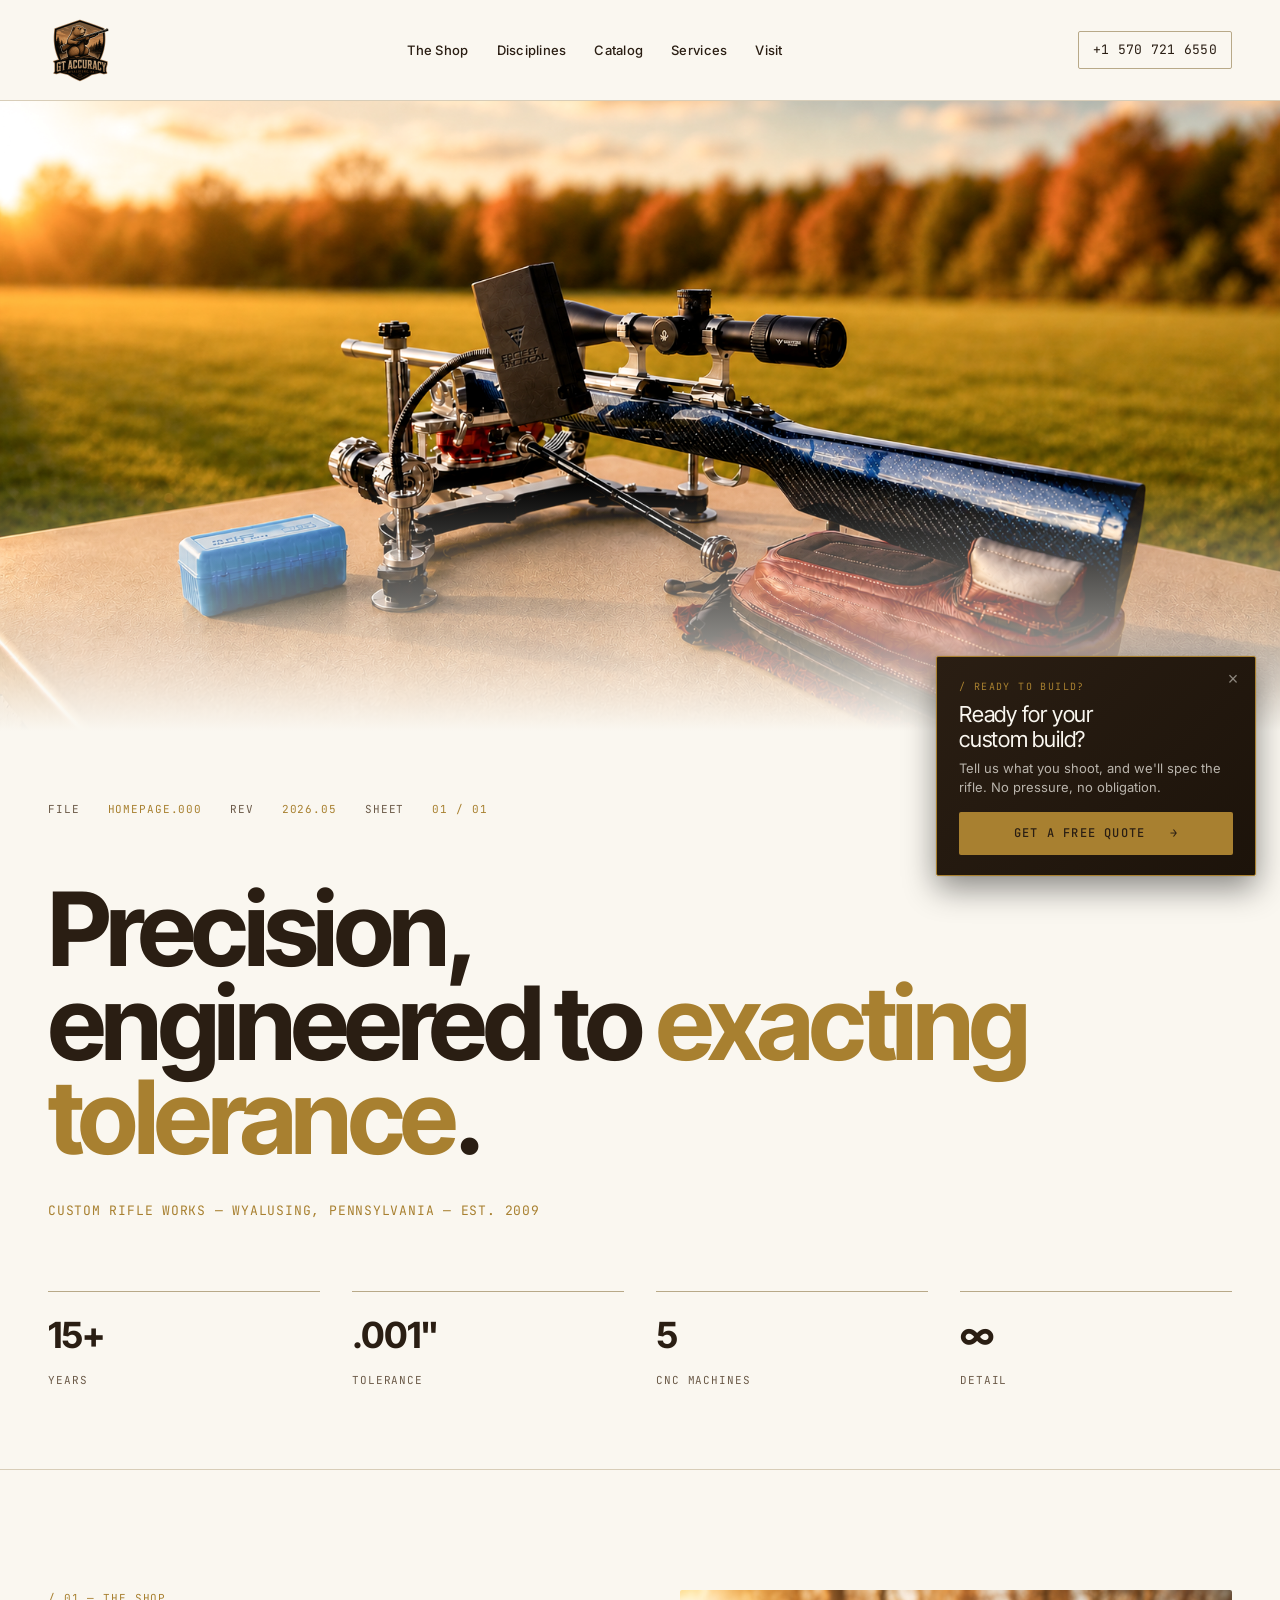
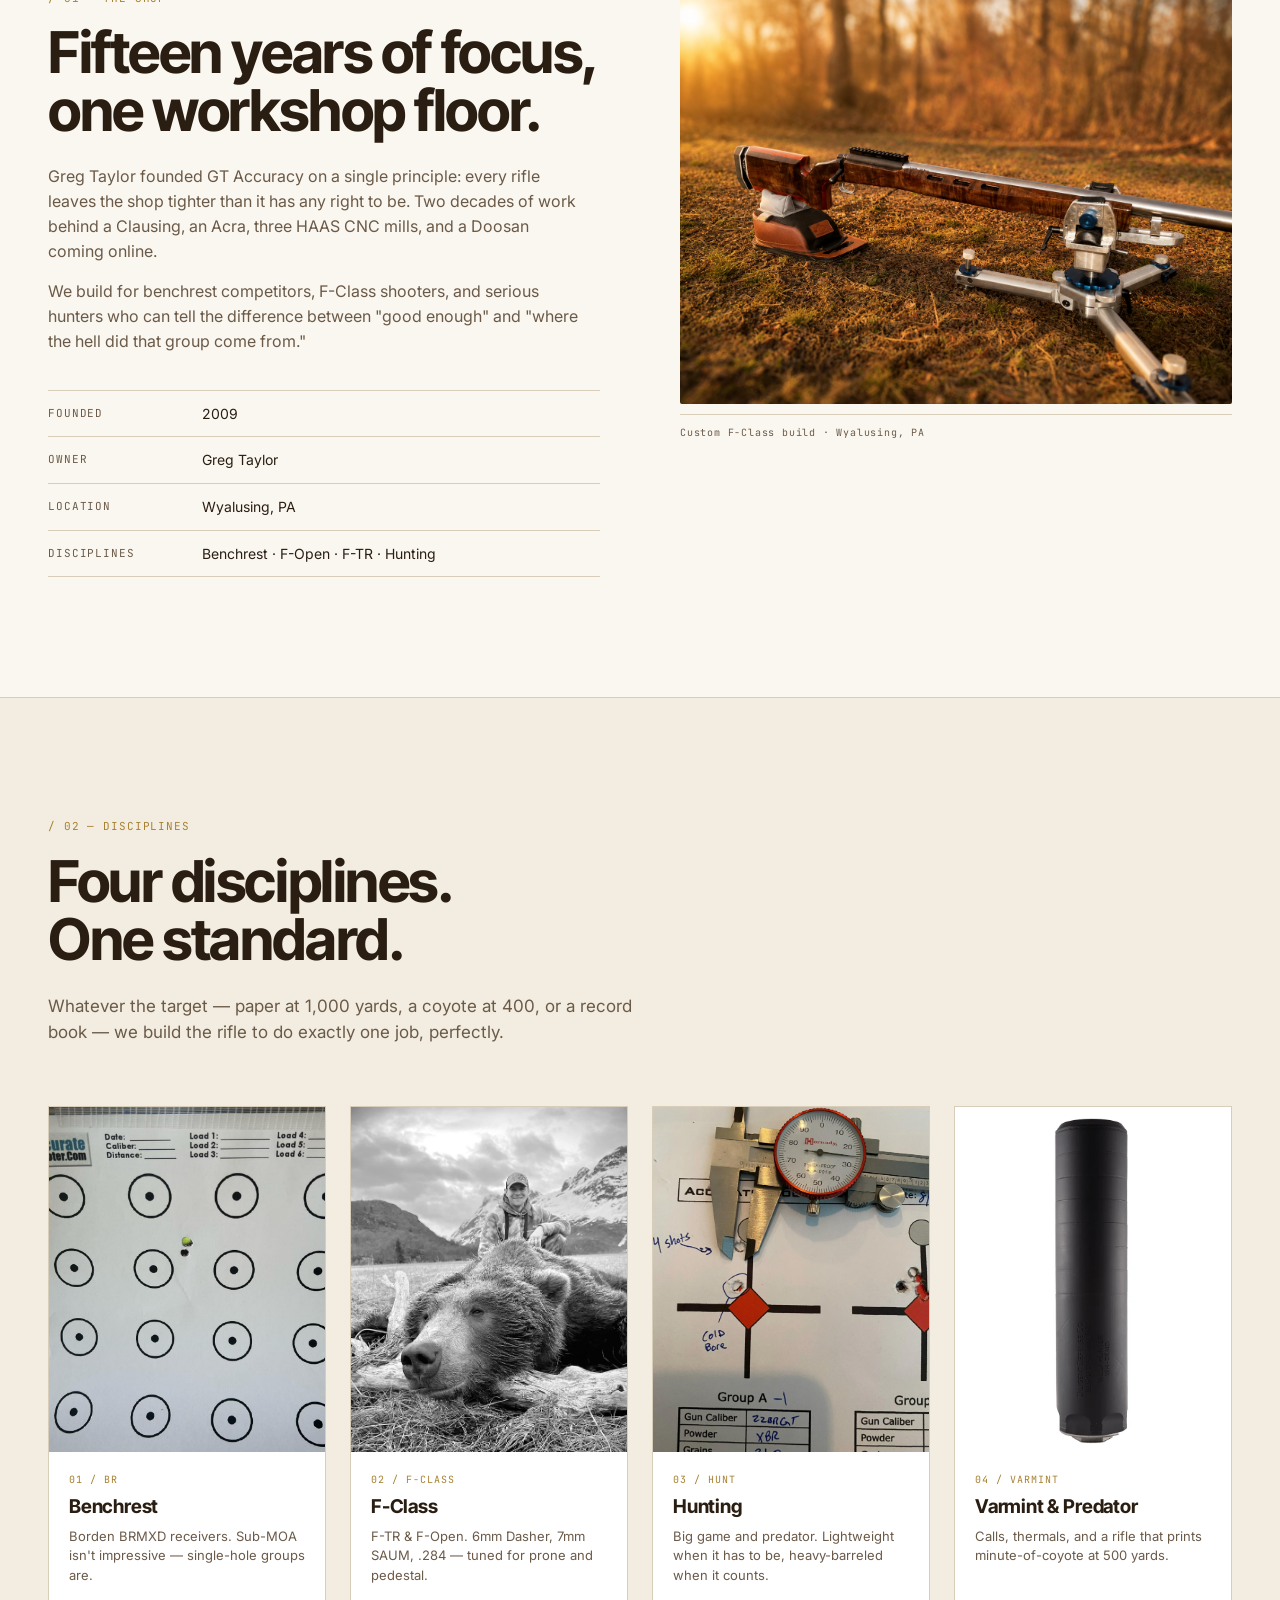
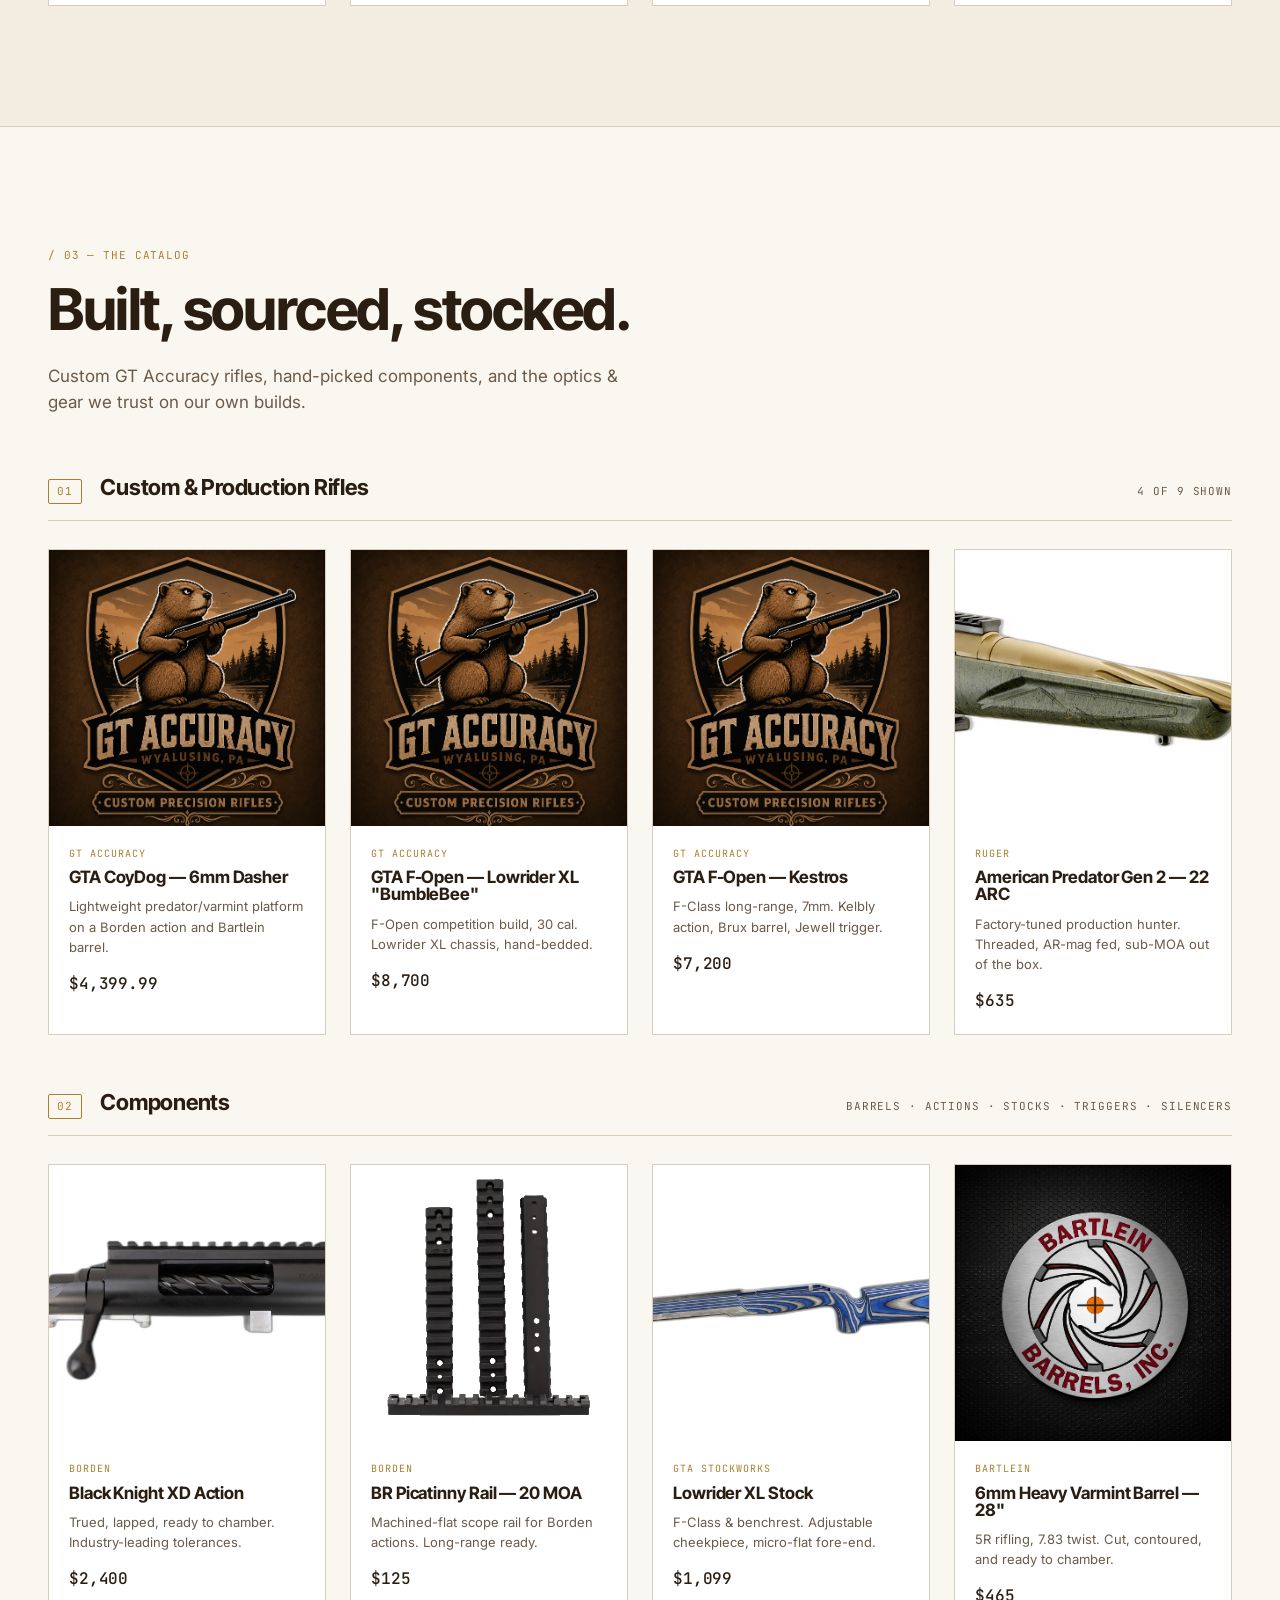
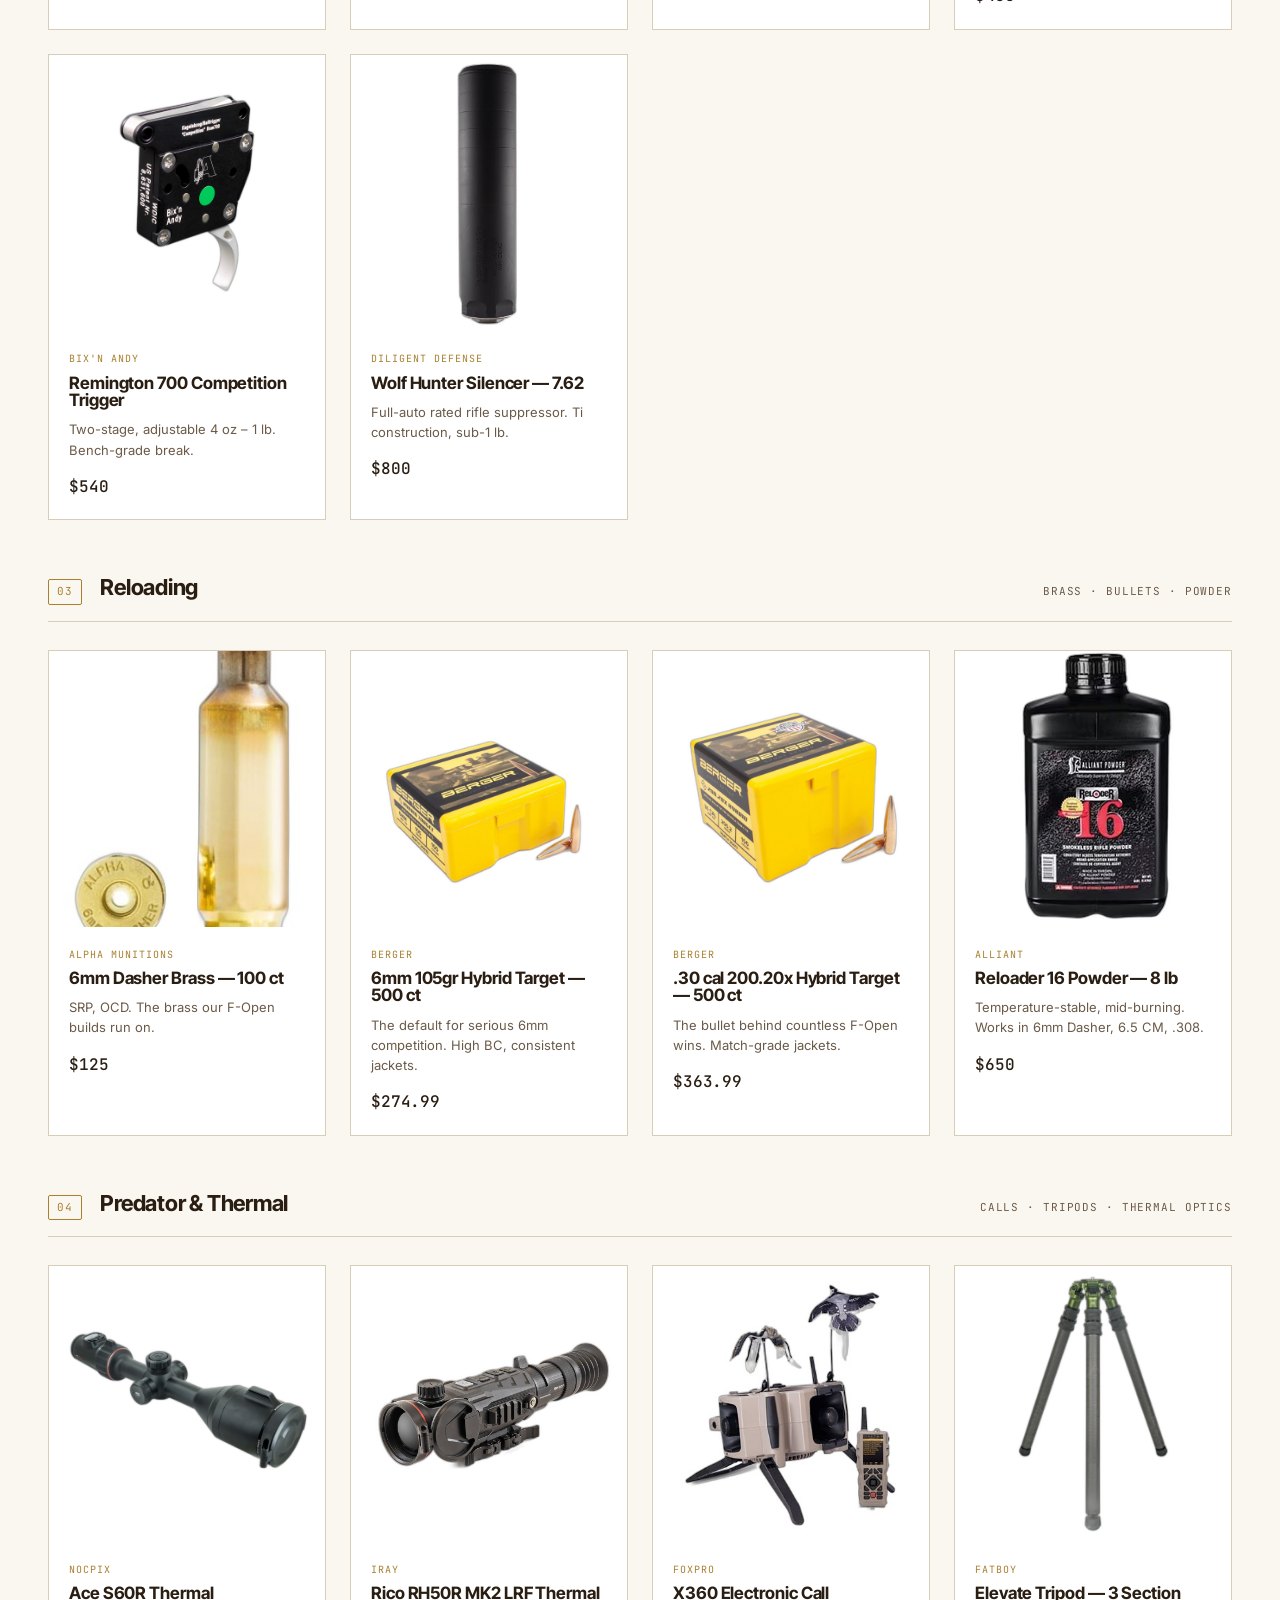
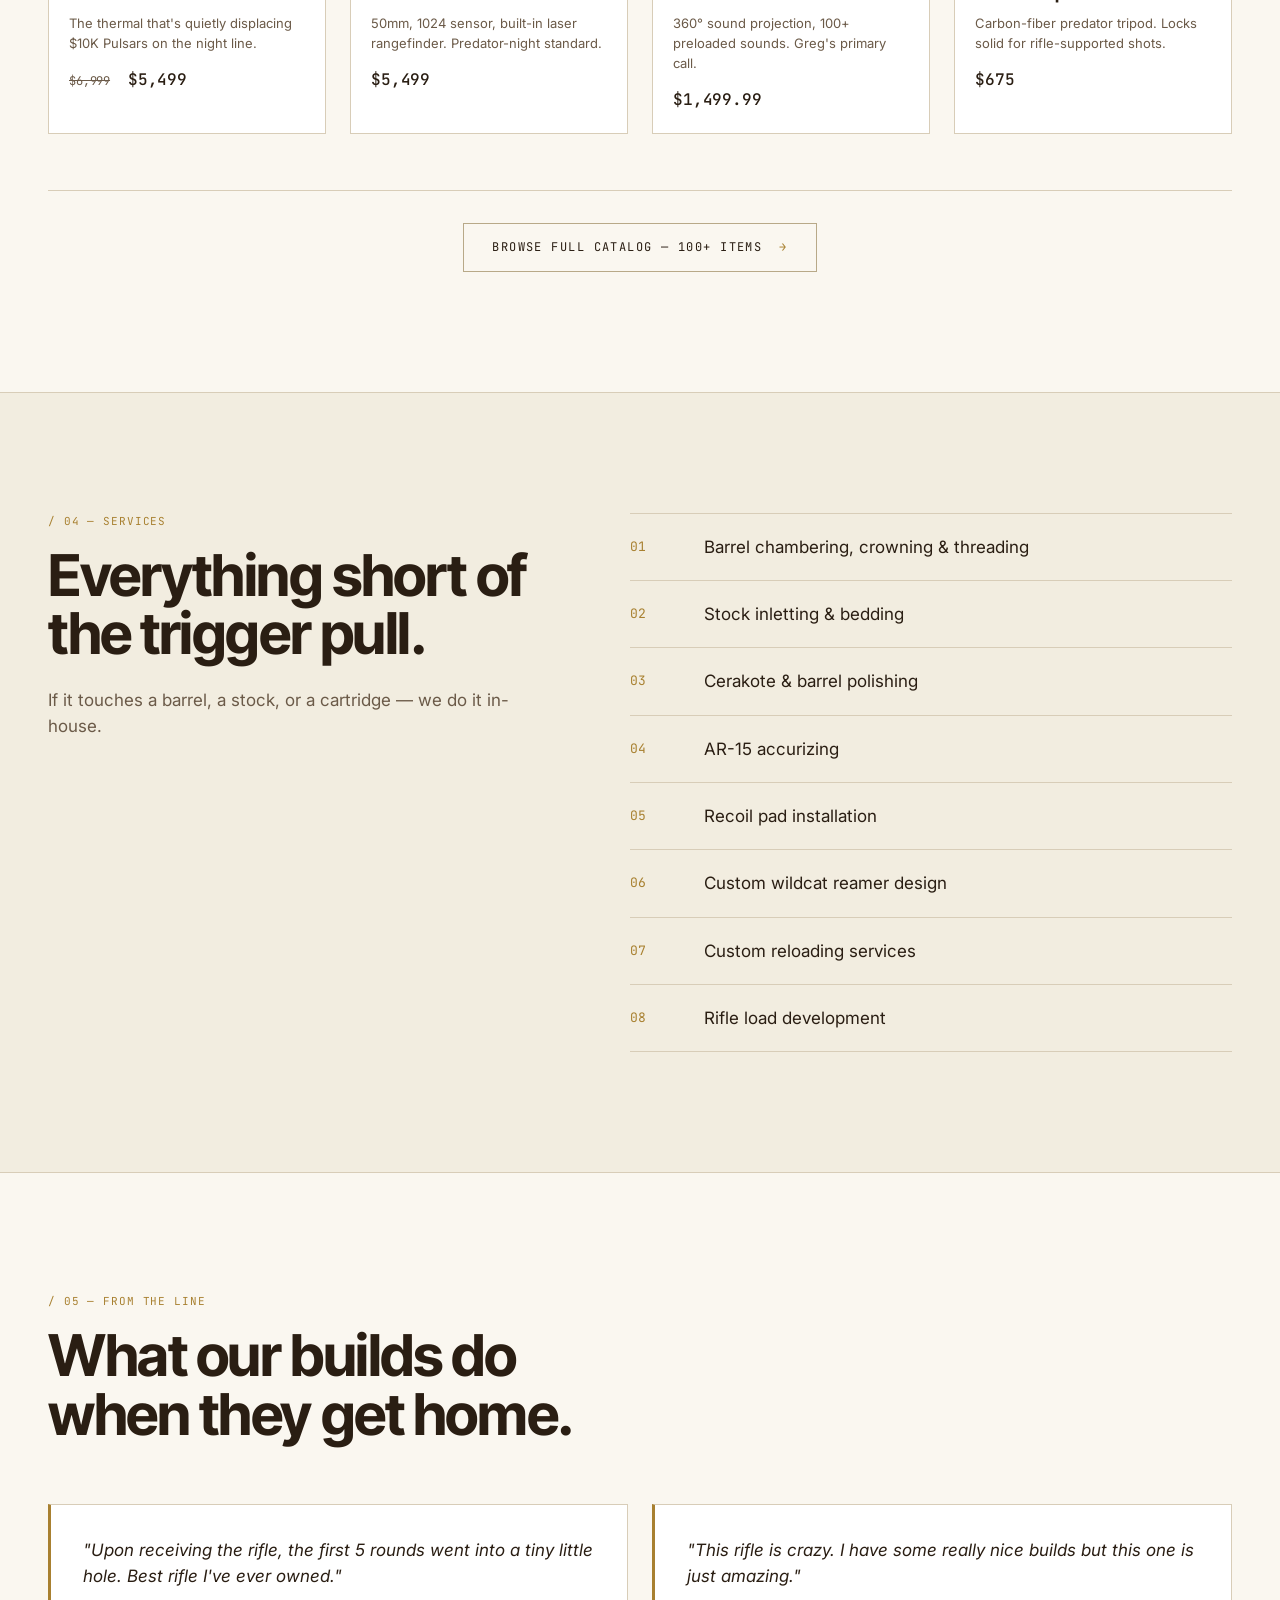
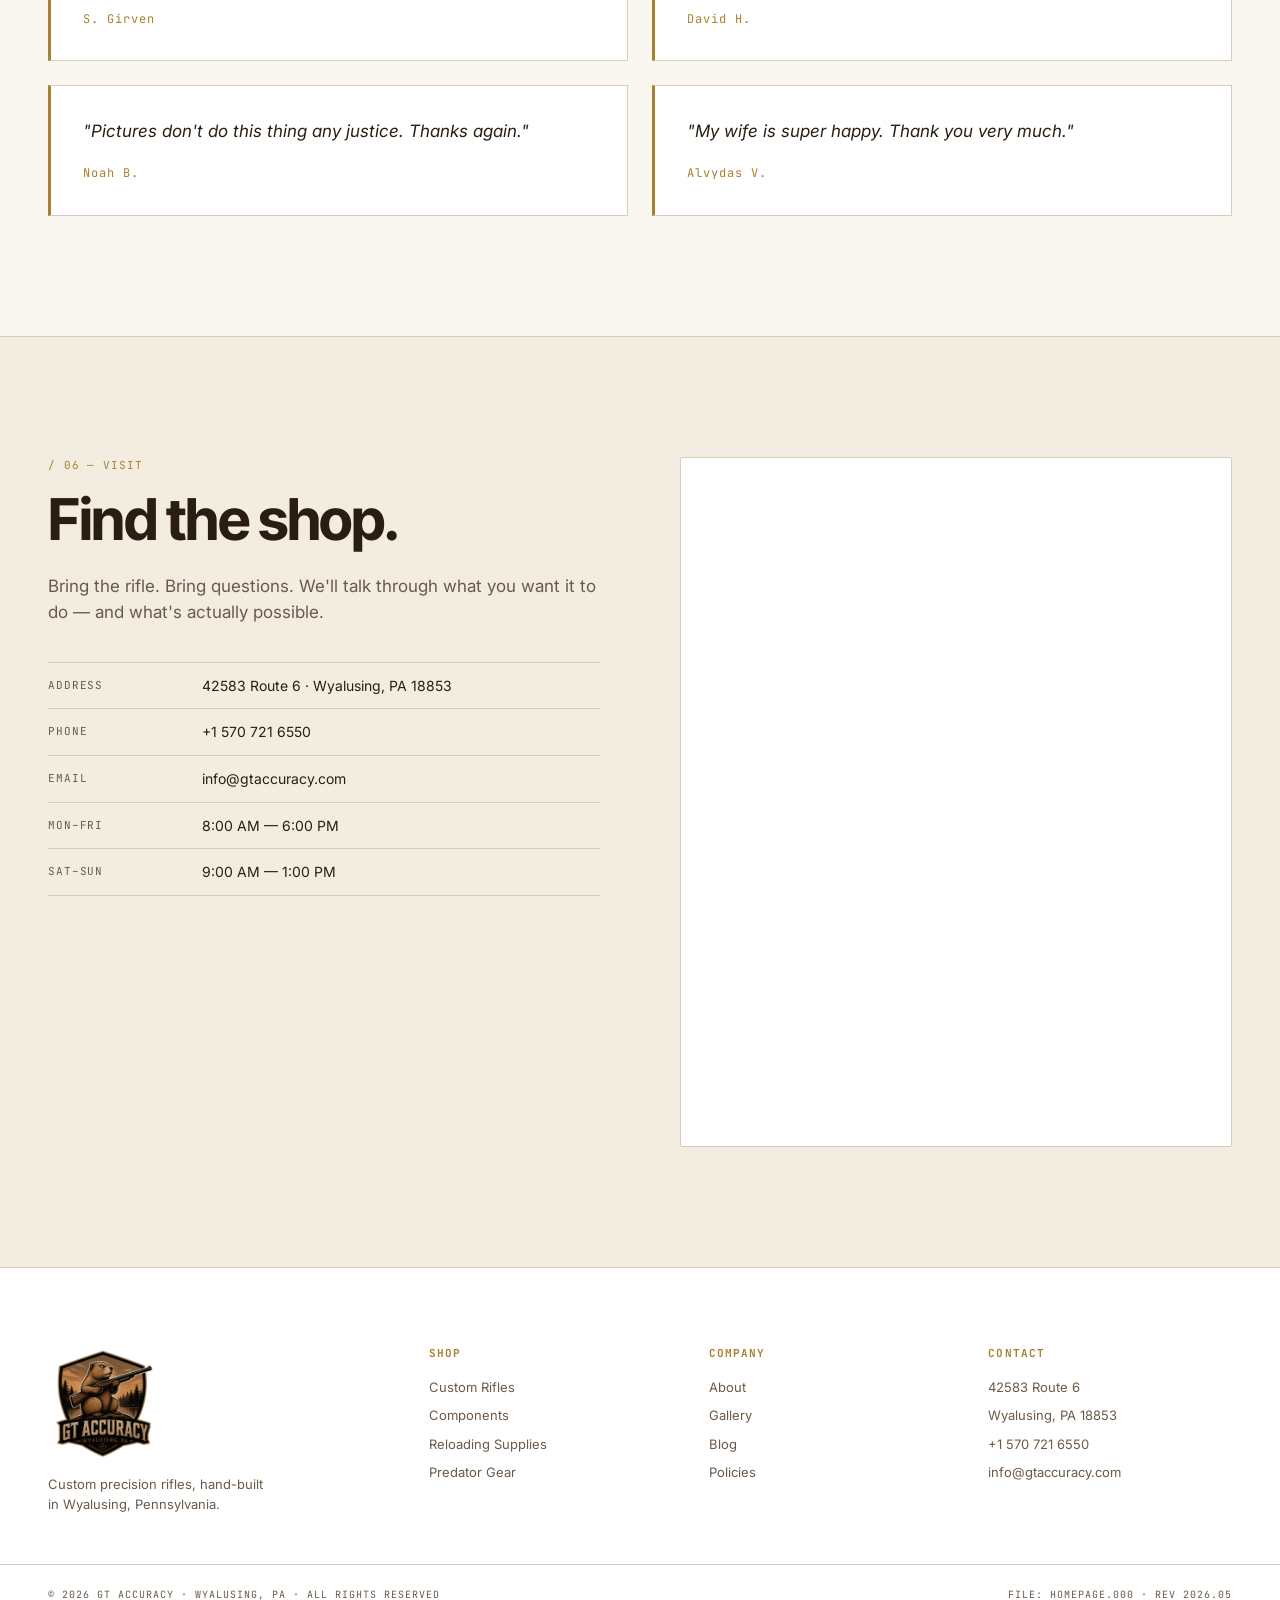
==== index.html @ 2289652f "Add scroll-triggered Quote CTA A floating "Ready for your custom build?" card slides in from the bot" ====
<!DOCTYPE html>
<html lang="en">
<head>
  <meta charset="UTF-8" />
  <meta name="viewport" content="width=device-width,initial-scale=1" />
  <meta name="description" content="GT Accuracy — Custom precision rifles, hand-built in Wyalusing, Pennsylvania. 15+ years of competition-grade accuracy." />
  <title>GT Accuracy — Custom Precision Rifles · Wyalusing, PA</title>
  <!-- Tints the browser chrome (address bar, tab strip, mobile status bar) to brass -->
  <meta name="theme-color" content="#A88030" />
  <meta name="msapplication-TileColor" content="#A88030" />
  <meta name="apple-mobile-web-app-status-bar-style" content="black-translucent" />
  <link rel="icon" href="assets/images/gt-mark.png" />
  <link rel="preconnect" href="https://fonts.googleapis.com" />
  <link rel="preconnect" href="https://fonts.gstatic.com" crossorigin />
  <link href="https://fonts.googleapis.com/css2?family=Inter:wght@300;400;500;600;700&family=Inter+Tight:wght@300;400;500;700&family=JetBrains+Mono:wght@300;400;500&display=swap" rel="stylesheet" />
  <link rel="stylesheet" href="style.css" />
</head>
<body>

<!-- ── NAV ─────────────────────────────────────── -->
<nav class="nav">
  <div class="nav-inner">
    <a href="#top" class="nav-brand"><img src="assets/images/logo.png" alt="GT Accuracy" /></a>
    <ul class="nav-links">
      <li><a href="#shop">The Shop</a></li>
      <li><a href="#build">Disciplines</a></li>
      <li><a href="#catalog">Catalog</a></li>
      <li><a href="#services">Services</a></li>
      <li><a href="#visit">Visit</a></li>
    </ul>
    <a href="tel:5707216550" class="nav-phone">+1 570 721 6550</a>
  </div>
</nav>

<!-- ── HERO ────────────────────────────────────── -->
<header id="top" class="hero">
  <div class="hero-image">
    <img src="assets/images/hero-rifle.png" alt="A custom GT Accuracy rifle on the bench at golden hour" />
    <div class="hero-overlay"></div>
  </div>
  <div class="hero-inner">
    <div class="hero-meta">
      <span class="m">FILE</span>
      <span class="v">HOMEPAGE.000</span>
      <span class="m">REV</span>
      <span class="v">2026.05</span>
      <span class="m">SHEET</span>
      <span class="v">01 / 01</span>
    </div>
    <h1 class="hero-title">
      Precision,<br/>
      engineered to <span class="accent">exacting tolerance</span>.
    </h1>
    <p class="hero-sub">CUSTOM RIFLE WORKS — WYALUSING, PENNSYLVANIA — EST. 2009</p>
    <div class="hero-specs">
      <div class="spec"><div class="spec-val">15+</div><div class="spec-lbl">YEARS</div></div>
      <div class="spec"><div class="spec-val">.001"</div><div class="spec-lbl">TOLERANCE</div></div>
      <div class="spec"><div class="spec-val">5</div><div class="spec-lbl">CNC MACHINES</div></div>
      <div class="spec"><div class="spec-val">∞</div><div class="spec-lbl">DETAIL</div></div>
    </div>
  </div>
</header>

<!-- ── THE SHOP ────────────────────────────────── -->
<section id="shop" class="shop reveal">
  <div class="container two-col">
    <div class="shop-text">
      <div class="kicker">/ 01 — THE SHOP</div>
      <h2>Fifteen years of focus,<br/>one workshop floor.</h2>
      <p>Greg Taylor founded GT Accuracy on a single principle: every rifle leaves the shop tighter than it has any right to be. Two decades of work behind a Clausing, an Acra, three HAAS CNC mills, and a Doosan coming online.</p>
      <p>We build for benchrest competitors, F-Class shooters, and serious hunters who can tell the difference between "good enough" and "where the hell did that group come from."</p>
      <div class="data-list">
        <div class="dl-row"><span class="k">FOUNDED</span><span class="v">2009</span></div>
        <div class="dl-row"><span class="k">OWNER</span><span class="v">Greg Taylor</span></div>
        <div class="dl-row"><span class="k">LOCATION</span><span class="v">Wyalusing, PA</span></div>
        <div class="dl-row"><span class="k">DISCIPLINES</span><span class="v">Benchrest · F-Open · F-TR · Hunting</span></div>
      </div>
    </div>
    <div class="shop-img">
      <div class="shop-img-frame">
        <img src="assets/images/shop-rifle.png" alt="A custom GT Accuracy F-class rifle at golden hour" />
      </div>
      <div class="img-caption">Custom F-Class build · Wyalusing, PA</div>
    </div>
  </div>
</section>

<!-- ── DISCIPLINES ─────────────────────────────── -->
<section id="build" class="build reveal">
  <div class="container">
    <div class="section-head">
      <div class="kicker">/ 02 — DISCIPLINES</div>
      <h2>Four disciplines.<br/>One standard.</h2>
      <p class="lede">Whatever the target — paper at 1,000 yards, a coyote at 400, or a record book — we build the rifle to do exactly one job, perfectly.</p>
    </div>
    <div class="discipline-grid">
      <article class="discipline">
        <div class="discipline-img"><img src="assets/images/tiny-target.jpg" alt="" /></div>
        <div class="discipline-meta">
          <span class="m">01 / BR</span>
          <h3>Benchrest</h3>
          <p>Borden BRMXD receivers. Sub-MOA isn't impressive — single-hole groups are.</p>
        </div>
      </article>
      <article class="discipline">
        <div class="discipline-img"><img src="assets/images/442467236_432134106242404_7050223858455853579_n.jpg" alt="" /></div>
        <div class="discipline-meta">
          <span class="m">02 / F-CLASS</span>
          <h3>F-Class</h3>
          <p>F-TR &amp; F-Open. 6mm Dasher, 7mm SAUM, .284 — tuned for prone and pedestal.</p>
        </div>
      </article>
      <article class="discipline">
        <div class="discipline-img"><img src="assets/images/299192300_117255511069359_7426195618040056493_n.jpg" alt="" /></div>
        <div class="discipline-meta">
          <span class="m">03 / HUNT</span>
          <h3>Hunting</h3>
          <p>Big game and predator. Lightweight when it has to be, heavy-barreled when it counts.</p>
        </div>
      </article>
      <article class="discipline">
        <div class="discipline-img"><img src="assets/images/Wolf-Hunter-w_DTA_2.webp" alt="" /></div>
        <div class="discipline-meta">
          <span class="m">04 / VARMINT</span>
          <h3>Varmint &amp; Predator</h3>
          <p>Calls, thermals, and a rifle that prints minute-of-coyote at 500 yards.</p>
        </div>
      </article>
    </div>
  </div>
</section>

<!-- ── CATALOG ─────────────────────────────────── -->
<section id="catalog" class="catalog reveal">
  <div class="container">
    <div class="section-head">
      <div class="kicker">/ 03 — THE CATALOG</div>
      <h2>Built, sourced, stocked.</h2>
      <p class="lede">Custom GT Accuracy rifles, hand-picked components, and the optics &amp; gear we trust on our own builds.</p>
    </div>

    <!-- Rifles -->
    <div class="catalog-group">
      <div class="group-head">
        <span class="group-num">01</span>
        <h3 class="group-title">Custom &amp; Production Rifles</h3>
        <span class="group-meta">4 of 9 shown</span>
      </div>
      <div class="featured-grid">
        <article class="product">
          <div class="product-img product-img--emblem"><img src="assets/images/rifle-emblem.png?v=2" alt="GT Accuracy Custom Precision Rifles" /></div>
          <div class="product-meta">
            <span class="m">GT ACCURACY</span>
            <h3>GTA CoyDog &mdash; 6mm Dasher</h3>
            <p>Lightweight predator/varmint platform on a Borden action and Bartlein barrel.</p>
            <span class="price">$4,399.99</span>
          </div>
        </article>
        <article class="product">
          <div class="product-img product-img--emblem"><img src="assets/images/rifle-emblem.png?v=2" alt="GT Accuracy Custom Precision Rifles" /></div>
          <div class="product-meta">
            <span class="m">GT ACCURACY</span>
            <h3>GTA F-Open &mdash; Lowrider XL "BumbleBee"</h3>
            <p>F-Open competition build, 30 cal. Lowrider XL chassis, hand-bedded.</p>
            <span class="price">$8,700</span>
          </div>
        </article>
        <article class="product">
          <div class="product-img product-img--emblem"><img src="assets/images/rifle-emblem.png?v=2" alt="GT Accuracy Custom Precision Rifles" /></div>
          <div class="product-meta">
            <span class="m">GT ACCURACY</span>
            <h3>GTA F-Open &mdash; Kestros</h3>
            <p>F-Class long-range, 7mm. Kelbly action, Brux barrel, Jewell trigger.</p>
            <span class="price">$7,200</span>
          </div>
        </article>
        <article class="product">
          <div class="product-img"><img src="assets/images/shop/Predator_Gen2_2.jpg" alt="" /></div>
          <div class="product-meta">
            <span class="m">RUGER</span>
            <h3>American Predator Gen 2 &mdash; 22 ARC</h3>
            <p>Factory-tuned production hunter. Threaded, AR-mag fed, sub-MOA out of the box.</p>
            <span class="price">$635</span>
          </div>
        </article>
      </div>
    </div>

    <!-- Components -->
    <div class="catalog-group">
      <div class="group-head">
        <span class="group-num">02</span>
        <h3 class="group-title">Components</h3>
        <span class="group-meta">Barrels &middot; Actions &middot; Stocks &middot; Triggers &middot; Silencers</span>
      </div>
      <div class="featured-grid">
        <article class="product">
          <div class="product-img"><img src="assets/images/shop/BKXD.jpg" alt="" /></div>
          <div class="product-meta">
            <span class="m">BORDEN</span>
            <h3>Black Knight XD Action</h3>
            <p>Trued, lapped, ready to chamber. Industry-leading tolerances.</p>
            <span class="price">$2,400</span>
          </div>
        </article>
        <article class="product">
          <div class="product-img"><img src="assets/images/shop/Borden-BR-Rails.webp" alt="" /></div>
          <div class="product-meta">
            <span class="m">BORDEN</span>
            <h3>BR Picatinny Rail &mdash; 20 MOA</h3>
            <p>Machined-flat scope rail for Borden actions. Long-range ready.</p>
            <span class="price">$125</span>
          </div>
        </article>
        <article class="product">
          <div class="product-img"><img src="assets/images/shop/GTA-LR-BlueWave.jpg" alt="" /></div>
          <div class="product-meta">
            <span class="m">GTA STOCKWORKS</span>
            <h3>Lowrider XL Stock</h3>
            <p>F-Class &amp; benchrest. Adjustable cheekpiece, micro-flat fore-end.</p>
            <span class="price">$1,099</span>
          </div>
        </article>
        <article class="product">
          <div class="product-img product-img--emblem"><img src="assets/images/bartlein-emblem.png?v=2" alt="Bartlein Barrels" loading="lazy" /></div>
          <div class="product-meta">
            <span class="m">BARTLEIN</span>
            <h3>6mm Heavy Varmint Barrel &mdash; 28"</h3>
            <p>5R rifling, 7.83 twist. Cut, contoured, and ready to chamber.</p>
            <span class="price">$465</span>
          </div>
        </article>
        <article class="product">
          <div class="product-img"><img src="assets/images/shop/TRBX0001.jpg" alt="" /></div>
          <div class="product-meta">
            <span class="m">BIX'N ANDY</span>
            <h3>Remington 700 Competition Trigger</h3>
            <p>Two-stage, adjustable 4 oz &ndash; 1 lb. Bench-grade break.</p>
            <span class="price">$540</span>
          </div>
        </article>
        <article class="product">
          <div class="product-img"><img src="assets/images/shop/Wolf-Hunter-w_DTA_2.webp" alt="" /></div>
          <div class="product-meta">
            <span class="m">DILIGENT DEFENSE</span>
            <h3>Wolf Hunter Silencer &mdash; 7.62</h3>
            <p>Full-auto rated rifle suppressor. Ti construction, sub-1 lb.</p>
            <span class="price">$800</span>
          </div>
        </article>
      </div>
    </div>

    <!-- Reloading -->
    <div class="catalog-group">
      <div class="group-head">
        <span class="group-num">03</span>
        <h3 class="group-title">Reloading</h3>
        <span class="group-meta">Brass &middot; Bullets &middot; Powder</span>
      </div>
      <div class="featured-grid">
        <article class="product">
          <div class="product-img"><img src="assets/images/shop/Alpha-6mm-Dasher.jpeg" alt="" /></div>
          <div class="product-meta">
            <span class="m">ALPHA MUNITIONS</span>
            <h3>6mm Dasher Brass &mdash; 100 ct</h3>
            <p>SRP, OCD. The brass our F-Open builds run on.</p>
            <span class="price">$125</span>
          </div>
        </article>
        <article class="product">
          <div class="product-img"><img src="assets/images/shop/6_mm_105_Grain_Hybrid_Target.jpg" alt="" /></div>
          <div class="product-meta">
            <span class="m">BERGER</span>
            <h3>6mm 105gr Hybrid Target &mdash; 500 ct</h3>
            <p>The default for serious 6mm competition. High BC, consistent jackets.</p>
            <span class="price">$274.99</span>
          </div>
        </article>
        <article class="product">
          <div class="product-img"><img src="assets/images/shop/30_Caliber_200.20x_Hybrid_Target.jpg" alt="" /></div>
          <div class="product-meta">
            <span class="m">BERGER</span>
            <h3>.30 cal 200.20x Hybrid Target &mdash; 500 ct</h3>
            <p>The bullet behind countless F-Open wins. Match-grade jackets.</p>
            <span class="price">$363.99</span>
          </div>
        </article>
        <article class="product">
          <div class="product-img"><img src="assets/images/shop/Reloader-16.avif" alt="" /></div>
          <div class="product-meta">
            <span class="m">ALLIANT</span>
            <h3>Reloader 16 Powder &mdash; 8 lb</h3>
            <p>Temperature-stable, mid-burning. Works in 6mm Dasher, 6.5 CM, .308.</p>
            <span class="price">$650</span>
          </div>
        </article>
      </div>
    </div>

    <!-- Predator & Thermal -->
    <div class="catalog-group">
      <div class="group-head">
        <span class="group-num">04</span>
        <h3 class="group-title">Predator &amp; Thermal</h3>
        <span class="group-meta">Calls &middot; Tripods &middot; Thermal Optics</span>
      </div>
      <div class="featured-grid">
        <article class="product">
          <div class="product-img"><img src="assets/images/shop/ACE-S60R_CapClosed.jpg" alt="" /></div>
          <div class="product-meta">
            <span class="m">NOCPIX</span>
            <h3>Ace S60R Thermal</h3>
            <p>The thermal that's quietly displacing $10K Pulsars on the night line.</p>
            <span class="price"><s>$6,999</s> $5,499</span>
          </div>
        </article>
        <article class="product">
          <div class="product-img"><img src="assets/images/shop/RH50R_Left.jpg" alt="" /></div>
          <div class="product-meta">
            <span class="m">IRAY</span>
            <h3>Rico RH50R MK2 LRF Thermal</h3>
            <p>50mm, 1024 sensor, built-in laser rangefinder. Predator-night standard.</p>
            <span class="price">$5,499</span>
          </div>
        </article>
        <article class="product">
          <div class="product-img"><img src="assets/images/shop/x360.jpeg" alt="" /></div>
          <div class="product-meta">
            <span class="m">FOXPRO</span>
            <h3>X360 Electronic Call</h3>
            <p>360&deg; sound projection, 100+ preloaded sounds. Greg's primary call.</p>
            <span class="price">$1,499.99</span>
          </div>
        </article>
        <article class="product">
          <div class="product-img"><img src="assets/images/shop/Elevate_3_Section.webp" alt="" /></div>
          <div class="product-meta">
            <span class="m">FATBOY</span>
            <h3>Elevate Tripod &mdash; 3 Section</h3>
            <p>Carbon-fiber predator tripod. Locks solid for rifle-supported shots.</p>
            <span class="price">$675</span>
          </div>
        </article>
      </div>
    </div>

    <div class="catalog-cta">
      <a href="catalog.html" class="btn-line">
        Browse full catalog &mdash; 100+ items &nbsp;<span>&rarr;</span>
      </a>
    </div>
  </div>
</section>

<!-- ── SERVICES ────────────────────────────────── -->
<section id="services" class="services reveal">
  <div class="container two-col-alt">
    <div class="services-head">
      <div class="kicker">/ 04 — SERVICES</div>
      <h2>Everything short of the trigger pull.</h2>
      <p class="lede">If it touches a barrel, a stock, or a cartridge — we do it in-house.</p>
    </div>
    <ul class="services-list">
      <li><span class="num">01</span><span class="srv">Barrel chambering, crowning &amp; threading</span></li>
      <li><span class="num">02</span><span class="srv">Stock inletting &amp; bedding</span></li>
      <li><span class="num">03</span><span class="srv">Cerakote &amp; barrel polishing</span></li>
      <li><span class="num">04</span><span class="srv">AR-15 accurizing</span></li>
      <li><span class="num">05</span><span class="srv">Recoil pad installation</span></li>
      <li><span class="num">06</span><span class="srv">Custom wildcat reamer design</span></li>
      <li><span class="num">07</span><span class="srv">Custom reloading services</span></li>
      <li><span class="num">08</span><span class="srv">Rifle load development</span></li>
    </ul>
  </div>
</section>

<!-- ── TESTIMONIALS ────────────────────────────── -->
<section id="testimonials" class="testimonials reveal">
  <div class="container">
    <div class="section-head">
      <div class="kicker">/ 05 — FROM THE LINE</div>
      <h2>What our builds do<br/>when they get home.</h2>
    </div>
    <div class="quote-grid">
      <blockquote>
        <p>"Upon receiving the rifle, the first 5 rounds went into a tiny little hole. Best rifle I've ever owned."</p>
        <cite>S. Girven</cite>
      </blockquote>
      <blockquote>
        <p>"This rifle is crazy. I have some really nice builds but this one is just amazing."</p>
        <cite>David H.</cite>
      </blockquote>
      <blockquote>
        <p>"Pictures don't do this thing any justice. Thanks again."</p>
        <cite>Noah B.</cite>
      </blockquote>
      <blockquote>
        <p>"My wife is super happy. Thank you very much."</p>
        <cite>Alvydas V.</cite>
      </blockquote>
    </div>
  </div>
</section>

<!-- ── VISIT ───────────────────────────────────── -->
<section id="visit" class="visit reveal">
  <div class="container two-col">
    <div class="visit-text">
      <div class="kicker">/ 06 — VISIT</div>
      <h2>Find the shop.</h2>
      <p class="lede">Bring the rifle. Bring questions. We'll talk through what you want it to do — and what's actually possible.</p>
      <div class="data-list">
        <div class="dl-row"><span class="k">ADDRESS</span><span class="v">42583 Route 6 · Wyalusing, PA 18853</span></div>
        <div class="dl-row"><span class="k">PHONE</span><span class="v"><a href="tel:5707216550">+1 570 721 6550</a></span></div>
        <div class="dl-row"><span class="k">EMAIL</span><span class="v"><a href="mailto:info@gtaccuracy.com">info@gtaccuracy.com</a></span></div>
        <div class="dl-row"><span class="k">MON–FRI</span><span class="v">8:00 AM — 6:00 PM</span></div>
        <div class="dl-row"><span class="k">SAT–SUN</span><span class="v">9:00 AM — 1:00 PM</span></div>
      </div>
    </div>
    <div class="visit-map">
      <iframe
        src="https://www.google.com/maps?q=42583+Route+6,+Wyalusing,+PA+18853&output=embed"
        title="GT Accuracy on Google Maps"
        loading="lazy"
        referrerpolicy="no-referrer-when-downgrade">
      </iframe>
    </div>
  </div>
</section>

<!-- ── FOOTER ──────────────────────────────────── -->
<footer class="footer">
  <div class="container footer-inner">
    <div class="footer-brand">
      <img src="assets/images/logo.png" alt="GT Accuracy" />
      <p>Custom precision rifles, hand-built in Wyalusing, Pennsylvania.</p>
    </div>
    <div class="footer-cols">
      <div>
        <h5>SHOP</h5>
        <ul><li>Custom Rifles</li><li>Components</li><li>Reloading Supplies</li><li>Predator Gear</li></ul>
      </div>
      <div>
        <h5>COMPANY</h5>
        <ul><li>About</li><li>Gallery</li><li>Blog</li><li>Policies</li></ul>
      </div>
      <div>
        <h5>CONTACT</h5>
        <ul>
          <li>42583 Route 6</li>
          <li>Wyalusing, PA 18853</li>
          <li><a href="tel:5707216550">+1 570 721 6550</a></li>
          <li><a href="mailto:info@gtaccuracy.com">info@gtaccuracy.com</a></li>
        </ul>
      </div>
    </div>
  </div>
  <div class="footer-bottom">
    <span>© 2026 GT ACCURACY · WYALUSING, PA · ALL RIGHTS RESERVED</span>
    <span class="mono">FILE: HOMEPAGE.000 · REV 2026.05</span>
  </div>
</footer>

<!-- ── QUOTE CTA (scroll-triggered) ─────────────── -->
<aside class="quote-cta" role="complementary" aria-label="Request a quote">
  <button class="quote-cta-close" aria-label="Dismiss">&times;</button>
  <div class="kicker">/ READY TO BUILD?</div>
  <h4>Ready for your<br/>custom build?</h4>
  <p>Tell us what you shoot, and we'll spec the rifle. No pressure, no obligation.</p>
  <a class="quote-cta-btn" href="mailto:info@gtaccuracy.com?subject=Custom%20Build%20Quote">
    Get a free quote &nbsp;<span>&rarr;</span>
  </a>
</aside>

<script src="script.js" defer></script>
</body>
</html>
---- style.css ----
/* GT Accuracy — Swiss Technical / Walnut & Brass
 * Palette 02:
 *   BG     #FAF7F0  warm white
 *   TEXT   #2A1E13  walnut
 *   MUTED  #6B5A48  warm gray-brown
 *   RULE   #D8CDB8  light tan rule
 *   ACCENT #A88030  brass
 *
 * Type:
 *   Inter Tight    — display
 *   Inter          — body
 *   JetBrains Mono — specs / metadata / numerics
 * Brothers Bold is reserved exclusively for the logo image.
 */

:root {
  --bg:    #FAF7F0;
  --bg-2:  #F2EDE0;
  --bg-3:  #FFFFFF;
  --text:  #2A1E13;
  --muted: #6B5A48;
  --rule:  #D8CDB8;
  --rule-strong: #b8a988;
  --accent: #A88030;
  --accent-dark: #8B6620;
  --maxw: 1280px;
}

* { box-sizing: border-box; margin: 0; padding: 0; }
html { scroll-behavior: smooth; }
body {
  background: var(--bg);
  color: var(--text);
  font-family: "Inter", -apple-system, BlinkMacSystemFont, "Segoe UI", sans-serif;
  font-size: 16px;
  line-height: 1.55;
  -webkit-font-smoothing: antialiased;
  overflow-x: hidden;
}
img { max-width: 100%; display: block; }
a { color: inherit; text-decoration: none; }

.container {
  max-width: var(--maxw);
  margin: 0 auto;
  padding: 0 48px;
}
@media (max-width: 700px) {
  .container { padding: 0 24px; }
}

/* ── Display / typographic primitives ─────────── */
h1, h2, h3, h4, h5 {
  font-family: "Inter Tight", -apple-system, sans-serif;
  font-weight: 700;
  letter-spacing: -0.025em;
  line-height: 1.02;
  color: var(--text);
}
h2 { font-size: clamp(36px, 4.5vw, 60px); }
h3 { font-size: 20px; letter-spacing: -0.01em; }

.kicker {
  font-family: "JetBrains Mono", ui-monospace, monospace;
  font-size: 11px;
  color: var(--accent);
  letter-spacing: 0.08em;
  margin-bottom: 16px;
}

.lede {
  font-size: 17px;
  color: var(--muted);
  max-width: 600px;
  margin-top: 24px;
}

.mono {
  font-family: "JetBrains Mono", ui-monospace, monospace;
}

.accent { color: var(--accent); }

/* ── NAV ─────────────────────────────────────── */
.nav {
  position: sticky;
  top: 0;
  z-index: 50;
  background: rgba(250, 247, 240, 0.92);
  backdrop-filter: blur(8px);
  -webkit-backdrop-filter: blur(8px);
  border-bottom: 1px solid var(--rule);
}
.nav-inner {
  max-width: var(--maxw);
  margin: 0 auto;
  padding: 18px 48px;
  display: flex;
  align-items: center;
  justify-content: space-between;
  gap: 20px;
}
.nav-brand img { height: 64px; width: auto; filter: drop-shadow(0 0 0 transparent); }
@media (max-width: 880px) { .nav-brand img { height: 48px; } }
.nav-links {
  display: flex;
  gap: 28px;
  list-style: none;
  font-size: 13px;
  font-weight: 500;
  letter-spacing: 0.02em;
}
.nav-links a {
  color: var(--text);
  transition: color 0.18s;
  position: relative;
}
.nav-links a:hover { color: var(--accent); }
.nav-phone {
  font-family: "JetBrains Mono", monospace;
  font-size: 13px;
  color: var(--text);
  letter-spacing: 0.02em;
  border: 1px solid var(--rule-strong);
  padding: 8px 14px;
  border-radius: 2px;
  transition: background 0.2s, color 0.2s, border-color 0.2s;
}
.nav-phone:hover { background: var(--accent); color: var(--bg); border-color: var(--accent); }

@media (max-width: 880px) {
  .nav-links { display: none; }
  .nav-inner { padding: 12px 24px; }
}

/* ── HERO ────────────────────────────────────── */
.hero {
  position: relative;
  padding: 0 0 80px;
  border-bottom: 1px solid var(--rule);
  overflow: hidden;
}
.hero-image {
  position: relative;
  width: 100%;
  height: 70vh;
  min-height: 480px;
  max-height: 760px;
  overflow: hidden;
}
.hero-image img {
  width: 100%; height: 100%;
  object-fit: cover;
  object-position: center 55%;
  display: block;
  /* Match the editorial filter used on the shop photo: slight desaturation + contrast */
  filter: grayscale(0.05) contrast(1.02);
}
.hero-overlay {
  position: absolute; inset: 0;
  background: linear-gradient(
    180deg,
    rgba(250, 247, 240, 0) 60%,
    rgba(250, 247, 240, 0.55) 85%,
    var(--bg) 100%
  );
  pointer-events: none;
}
.hero-inner {
  max-width: var(--maxw);
  margin: 0 auto;
  padding: 70px 48px 0;
}
@media (max-width: 720px) {
  .hero-image { height: 50vh; min-height: 320px; }
  .hero-inner { padding: 50px 24px 0; }
}
.hero-meta {
  font-family: "JetBrains Mono", monospace;
  font-size: 11px;
  color: var(--muted);
  letter-spacing: 0.08em;
  margin-bottom: 64px;
  display: flex;
  flex-wrap: wrap;
  gap: 6px 28px;
}
.hero-meta .m { color: var(--muted); }
.hero-meta .v { color: var(--accent); }

.hero-title {
  font-family: "Inter Tight", sans-serif;
  font-weight: 700;
  font-size: clamp(48px, 8vw, 116px);
  line-height: 0.92;
  letter-spacing: -0.045em;
  margin-bottom: 36px;
  max-width: 1100px;
}
.hero-title .accent { color: var(--accent); }

.hero-sub {
  font-family: "JetBrains Mono", monospace;
  font-size: 13px;
  color: var(--accent);
  letter-spacing: 0.06em;
  margin-bottom: 70px;
}

.hero-specs {
  display: grid;
  grid-template-columns: repeat(4, 1fr);
  gap: 32px;
}
.spec {
  border-top: 1px solid var(--rule-strong);
  padding-top: 16px;
}
.spec-val {
  font-family: "Inter Tight", sans-serif;
  font-weight: 700;
  font-size: 36px;
  letter-spacing: -0.025em;
  color: var(--text);
}
.spec-lbl {
  font-family: "JetBrains Mono", monospace;
  font-size: 11px;
  color: var(--muted);
  margin-top: 8px;
  letter-spacing: 0.08em;
}
@media (max-width: 720px) {
  .hero { padding: 60px 0 50px; }
  .hero-inner { padding: 0 24px; }
  .hero-specs { grid-template-columns: 1fr 1fr; gap: 18px; }
}

/* ── Generic section head ────────────────────── */
.section-head { max-width: 740px; margin-bottom: 60px; }
.section-head p { font-size: 17px; color: var(--muted); margin-top: 24px; }

/* ── Data list (used in shop + visit) ────────── */
.data-list { margin-top: 36px; }
.dl-row {
  display: grid;
  grid-template-columns: 130px 1fr;
  gap: 24px;
  padding: 12px 0;
  border-top: 1px solid var(--rule);
  font-size: 14px;
}
.dl-row:last-child { border-bottom: 1px solid var(--rule); }
.dl-row .k {
  font-family: "JetBrains Mono", monospace;
  font-size: 11px;
  color: var(--muted);
  letter-spacing: 0.08em;
  padding-top: 2px;
}
.dl-row .v { color: var(--text); }
.dl-row .v a { color: var(--text); border-bottom: 1px solid transparent; transition: border-color 0.2s; }
.dl-row .v a:hover { border-color: var(--accent); color: var(--accent); }

/* ── Two-col helper ──────────────────────────── */
.two-col {
  display: grid;
  grid-template-columns: 1fr 1fr;
  gap: 80px;
  align-items: start;
}
.two-col-alt {
  display: grid;
  grid-template-columns: 1fr 1.2fr;
  gap: 80px;
  align-items: start;
}
@media (max-width: 900px) {
  .two-col, .two-col-alt { grid-template-columns: 1fr; gap: 40px; }
}

/* ── SHOP ────────────────────────────────────── */
.shop { padding: 120px 0; }
.shop h2 { margin-bottom: 24px; }
.shop p { color: var(--muted); margin-bottom: 16px; font-size: 16px; max-width: 540px; }
.shop-img {
  position: relative;
}
.shop-img-frame {
  position: relative;
  overflow: hidden;
  border-radius: 2px;
}
.shop-img img {
  width: 100%;
  aspect-ratio: 4/3;
  object-fit: cover;
  display: block;
  filter: grayscale(0.05) contrast(1.02);
}
.img-caption {
  font-family: "JetBrains Mono", monospace;
  font-size: 10px;
  letter-spacing: 0.08em;
  color: var(--muted);
  margin-top: 10px;
  padding-top: 10px;
  border-top: 1px solid var(--rule);
}

/* ── DISCIPLINES ─────────────────────────────── */
.build {
  padding: 120px 0;
  background: var(--bg-2);
  border-top: 1px solid var(--rule);
  border-bottom: 1px solid var(--rule);
}
.discipline-grid {
  display: grid;
  grid-template-columns: repeat(4, 1fr);
  gap: 24px;
}
.discipline { background: var(--bg-3); border: 1px solid var(--rule); transition: border-color 0.2s, transform 0.2s; }
.discipline:hover { border-color: var(--accent); transform: translateY(-3px); }
.discipline-img { aspect-ratio: 4/5; background: var(--bg-2); overflow: hidden; }
.discipline-img img { width: 100%; height: 100%; object-fit: cover; filter: grayscale(0.10); transition: filter 0.3s, transform 0.5s; }
.discipline:hover .discipline-img img { filter: grayscale(0); transform: scale(1.04); }
.discipline-meta { padding: 20px; }
.discipline-meta .m {
  font-family: "JetBrains Mono", monospace;
  font-size: 10px;
  color: var(--accent);
  letter-spacing: 0.10em;
  display: block;
  margin-bottom: 10px;
}
.discipline-meta h3 { margin-bottom: 10px; font-size: 19px; }
.discipline-meta p { font-size: 13px; color: var(--muted); line-height: 1.5; }
@media (max-width: 1000px) { .discipline-grid { grid-template-columns: repeat(2, 1fr); } }
@media (max-width: 560px)  { .discipline-grid { grid-template-columns: 1fr; } }

/* ── FEATURED ────────────────────────────────── */
.featured { padding: 120px 0; }
.featured-grid {
  display: grid;
  grid-template-columns: repeat(4, 1fr);
  gap: 24px;
}
.product {
  background: var(--bg-3);
  border: 1px solid var(--rule);
  transition: border-color 0.2s, transform 0.2s;
}
.product:hover { border-color: var(--accent); transform: translateY(-3px); }
.product-img {
  aspect-ratio: 1/1;
  background: var(--bg-2);
  display: flex;
  align-items: center;
  justify-content: center;
  overflow: hidden;
}
.product-img img { width: 100%; height: 100%; object-fit: cover; }
.product-meta { padding: 20px; }
.product-meta .m {
  font-family: "JetBrains Mono", monospace;
  font-size: 10px;
  color: var(--accent);
  letter-spacing: 0.10em;
  margin-bottom: 8px;
  display: block;
}
.product-meta h3 { font-size: 17px; margin-bottom: 10px; letter-spacing: -0.005em; }
.product-meta p { font-size: 13px; color: var(--muted); min-height: 38px; margin-bottom: 14px; }
.price {
  font-family: "JetBrains Mono", monospace;
  font-size: 16px;
  color: var(--text);
  font-weight: 500;
  letter-spacing: -0.01em;
}
.price s { color: var(--muted); margin-right: 8px; font-size: 12px; font-weight: 400; }
@media (max-width: 1000px) { .featured-grid { grid-template-columns: repeat(2, 1fr); } }
@media (max-width: 560px)  { .featured-grid { grid-template-columns: 1fr; } }

/* ── QUOTE CTA (slides in from bottom-right after scroll) ── */
.quote-cta {
  position: fixed;
  right: 24px;
  bottom: 24px;
  width: 320px;
  background: linear-gradient(135deg, #2A1E13 0%, #1c130a 100%);
  color: var(--bg);
  padding: 22px 22px 20px;
  border: 1px solid var(--accent);
  border-radius: 2px;
  box-shadow: 0 12px 32px rgba(0, 0, 0, 0.45),
              0 0 0 1px rgba(168, 128, 48, 0.08);
  z-index: 9000;
  transform: translate(120%, 0);
  opacity: 0;
  transition: transform 0.55s cubic-bezier(.18, .89, .32, 1.18),
              opacity 0.4s ease;
  pointer-events: none;
}
.quote-cta.in {
  transform: translate(0, 0);
  opacity: 1;
  pointer-events: auto;
}
.quote-cta.dismissed { display: none; }

.quote-cta .kicker {
  font-family: "JetBrains Mono", monospace;
  font-size: 10px;
  letter-spacing: 0.14em;
  color: var(--accent);
  text-transform: uppercase;
  margin-bottom: 8px;
}
.quote-cta h4 {
  font-family: "Inter Tight", "Inter", sans-serif;
  font-weight: 400;
  font-size: 22px;
  letter-spacing: -0.01em;
  line-height: 1.15;
  margin: 0 0 6px;
  color: var(--bg);
}
.quote-cta p {
  font-size: 13px;
  line-height: 1.45;
  color: rgba(250, 247, 240, 0.7);
  margin: 0 0 16px;
}
.quote-cta-btn {
  display: inline-flex;
  align-items: center;
  gap: 8px;
  width: 100%;
  justify-content: center;
  padding: 12px 18px;
  background: var(--accent);
  color: var(--text);
  font-family: "JetBrains Mono", monospace;
  font-size: 12px;
  font-weight: 500;
  letter-spacing: 0.10em;
  text-transform: uppercase;
  text-decoration: none;
  border: none;
  border-radius: 2px;
  cursor: pointer;
  transition: background 0.2s, transform 0.15s;
}
.quote-cta-btn:hover {
  background: #C99A45;
  transform: translateY(-1px);
}
.quote-cta-btn span { transition: transform 0.2s; }
.quote-cta-btn:hover span { transform: translateX(3px); }

.quote-cta-close {
  position: absolute;
  top: 10px;
  right: 10px;
  background: transparent;
  border: none;
  color: rgba(250, 247, 240, 0.5);
  font-size: 18px;
  line-height: 1;
  width: 24px;
  height: 24px;
  cursor: pointer;
  transition: color 0.15s;
  padding: 0;
}
.quote-cta-close:hover { color: var(--bg); }

/* Attention pulse (runs once after entry) */
@keyframes quoteCtaPulse {
  0%, 100% { box-shadow: 0 12px 32px rgba(0, 0, 0, 0.45),
                        0 0 0 1px rgba(168, 128, 48, 0.08); }
  50%      { box-shadow: 0 12px 32px rgba(0, 0, 0, 0.45),
                        0 0 0 6px rgba(168, 128, 48, 0.18); }
}
.quote-cta.pulse {
  animation: quoteCtaPulse 1.4s ease-in-out 2;
}

@media (max-width: 560px) {
  .quote-cta {
    right: 12px;
    bottom: 12px;
    left: 12px;
    width: auto;
    padding: 18px 18px 16px;
  }
  .quote-cta h4 { font-size: 19px; }
}

/* ── CATALOG PAGE HERO (catalog.html) ────────── */
.catalog-hero {
  padding: 180px 0 60px;
  background: var(--bg-2);
  border-bottom: 1px solid var(--rule);
}
.catalog-hero .hero-meta {
  display: flex;
  gap: 12px;
  align-items: center;
  margin-bottom: 28px;
  flex-wrap: wrap;
}
.catalog-hero .hero-meta .m {
  font-family: "JetBrains Mono", monospace;
  font-size: 10px;
  color: var(--muted);
  letter-spacing: 0.12em;
}
.catalog-hero .hero-meta .v {
  font-family: "JetBrains Mono", monospace;
  font-size: 11px;
  color: var(--text);
  letter-spacing: 0.06em;
  padding-right: 14px;
  border-right: 1px solid var(--rule);
}
.catalog-hero .hero-meta .v:last-child { border-right: none; }
.catalog-title {
  font-family: "Inter Tight", "Inter", sans-serif;
  font-weight: 300;
  font-size: clamp(40px, 6vw, 78px);
  letter-spacing: -0.03em;
  line-height: 1.02;
  margin: 0 0 18px;
}
.catalog-lede {
  font-size: 17px;
  line-height: 1.55;
  color: var(--muted);
  max-width: 720px;
  margin-bottom: 32px;
}
.catalog-jump {
  padding-top: 22px;
  border-top: 1px solid var(--rule);
  font-family: "JetBrains Mono", monospace;
  font-size: 11px;
  letter-spacing: 0.08em;
  line-height: 2;
  color: var(--muted);
}
.catalog-jump a {
  color: var(--text);
  text-decoration: none;
  border-bottom: 1px solid transparent;
  transition: border-color 0.15s, color 0.15s;
}
.catalog-jump a:hover { color: var(--accent); border-bottom-color: var(--accent); }

.product-meta .sub {
  font-family: "JetBrains Mono", monospace;
  font-size: 10px;
  color: var(--muted);
  letter-spacing: 0.08em;
  text-transform: uppercase;
  display: block;
  margin: 4px 0 12px;
}

.nav-links a.active {
  color: var(--accent);
  border-bottom: 1px solid var(--accent);
  padding-bottom: 2px;
}

/* ── CATALOG ─────────────────────────────────── */
.catalog { padding: 120px 0; }
.catalog-group { margin-top: 56px; }
.catalog-group:first-of-type { margin-top: 40px; }
.group-head {
  display: flex;
  align-items: baseline;
  gap: 18px;
  padding-bottom: 16px;
  margin-bottom: 28px;
  border-bottom: 1px solid var(--rule);
}
.group-num {
  font-family: "JetBrains Mono", monospace;
  font-size: 11px;
  color: var(--accent);
  letter-spacing: 0.10em;
  padding: 3px 8px;
  border: 1px solid var(--accent);
  border-radius: 2px;
}
.group-title {
  font-size: 22px;
  letter-spacing: -0.01em;
  margin: 0;
  flex: 0 0 auto;
}
.group-meta {
  font-family: "JetBrains Mono", monospace;
  font-size: 11px;
  color: var(--muted);
  letter-spacing: 0.08em;
  margin-left: auto;
  text-transform: uppercase;
}
.product-img--emblem {
  background: #2A1E13;
  padding: 0;
}
.product-img--emblem img {
  width: 100% !important;
  height: 100% !important;
  object-fit: cover !important;
  object-position: center;
}

.product-img--logo {
  background: linear-gradient(135deg, #3A2A1A 0%, #2A1E13 100%);
  position: relative;
}
.product-img--logo::before {
  content: "";
  position: absolute;
  inset: 0;
  background:
    radial-gradient(ellipse at 30% 25%, rgba(168, 128, 48, 0.18), transparent 55%),
    repeating-linear-gradient(45deg, transparent 0 22px, rgba(255,255,255,0.025) 22px 23px);
  pointer-events: none;
}
.product-img--logo img {
  width: 70% !important;
  height: auto !important;
  max-height: 60%;
  object-fit: contain !important;
  position: relative;
  z-index: 1;
  filter: drop-shadow(0 1px 2px rgba(0,0,0,0.4));
}
.catalog-cta {
  display: flex;
  justify-content: center;
  margin-top: 56px;
  padding-top: 32px;
  border-top: 1px solid var(--rule);
}
.btn-line {
  font-family: "JetBrains Mono", monospace;
  font-size: 12px;
  letter-spacing: 0.12em;
  text-transform: uppercase;
  color: var(--text);
  padding: 14px 28px;
  border: 1px solid var(--rule-strong);
  text-decoration: none;
  transition: all 0.2s;
  display: inline-flex;
  align-items: center;
}
.btn-line:hover {
  border-color: var(--accent);
  color: var(--accent);
  background: rgba(168, 128, 48, 0.04);
}
.btn-line span { color: var(--accent); transition: transform 0.2s; }
.btn-line:hover span { transform: translateX(4px); }
@media (max-width: 700px) {
  .group-head { flex-wrap: wrap; gap: 12px; }
  .group-meta { margin-left: 0; flex-basis: 100%; }
  .group-title { font-size: 18px; }
}

/* ── SERVICES ────────────────────────────────── */
.services {
  padding: 120px 0;
  background: var(--bg-2);
  border-top: 1px solid var(--rule);
  border-bottom: 1px solid var(--rule);
}
.services-head h2 { margin-bottom: 24px; }
.services-list {
  list-style: none;
}
.services-list li {
  display: grid;
  grid-template-columns: 50px 1fr;
  gap: 24px;
  align-items: center;
  padding: 20px 0;
  border-bottom: 1px solid var(--rule);
  transition: padding-left 0.25s;
}
.services-list li:first-child { border-top: 1px solid var(--rule); }
.services-list li:hover { padding-left: 8px; }
.services-list .num {
  font-family: "JetBrains Mono", monospace;
  font-size: 13px;
  color: var(--accent);
  letter-spacing: 0.04em;
}
.services-list .srv {
  font-size: 17px;
  color: var(--text);
}

/* ── TESTIMONIALS ────────────────────────────── */
.testimonials { padding: 120px 0; }
.quote-grid {
  display: grid;
  grid-template-columns: repeat(2, 1fr);
  gap: 24px;
}
.quote-grid blockquote {
  padding: 32px;
  background: var(--bg-3);
  border: 1px solid var(--rule);
  border-left: 3px solid var(--accent);
}
.quote-grid blockquote p {
  font-size: 17px;
  line-height: 1.55;
  color: var(--text);
  font-style: italic;
}
.quote-grid blockquote cite {
  display: block;
  margin-top: 20px;
  font-family: "JetBrains Mono", monospace;
  font-size: 12px;
  font-style: normal;
  letter-spacing: 0.08em;
  color: var(--accent);
}
@media (max-width: 760px) { .quote-grid { grid-template-columns: 1fr; } }

/* ── VISIT ───────────────────────────────────── */
.visit {
  padding: 120px 0;
  background: var(--bg-2);
  border-top: 1px solid var(--rule);
}
.visit h2 { margin-bottom: 24px; }
.visit-map {
  border: 1px solid var(--rule);
  border-radius: 2px;
  overflow: hidden;
  aspect-ratio: 4/5;
  background: var(--bg-3);
}
.visit-map iframe {
  width: 100%; height: 100%; border: 0;
  filter: grayscale(0.4) sepia(0.15) contrast(0.95);
}
@media (max-width: 900px) {
  .visit-map { aspect-ratio: 4/3; }
}

/* ── FOOTER ──────────────────────────────────── */
.footer {
  background: var(--bg-3);
  border-top: 1px solid var(--rule);
}
.footer-inner {
  padding: 80px 48px 50px;
  display: grid;
  grid-template-columns: 0.8fr 2fr;
  gap: 60px;
}
.footer-brand img { width: 110px; margin-bottom: 16px; }
.footer-brand p { color: var(--muted); font-size: 13px; max-width: 220px; line-height: 1.55; }
.footer-cols {
  display: grid;
  grid-template-columns: repeat(3, 1fr);
  gap: 36px;
}
.footer-cols h5 {
  font-family: "JetBrains Mono", monospace;
  font-size: 11px;
  letter-spacing: 0.10em;
  color: var(--accent);
  margin-bottom: 14px;
}
.footer-cols ul { list-style: none; }
.footer-cols li {
  font-size: 13px;
  color: var(--muted);
  padding: 4px 0;
}
.footer-cols a { color: var(--muted); transition: color 0.2s; }
.footer-cols a:hover { color: var(--accent); }
.footer-bottom {
  border-top: 1px solid var(--rule);
  padding: 22px 48px;
  font-family: "JetBrains Mono", monospace;
  font-size: 10px;
  letter-spacing: 0.10em;
  color: var(--muted);
  display: flex;
  justify-content: space-between;
  flex-wrap: wrap;
  gap: 12px;
}
@media (max-width: 760px) {
  .footer-inner { padding: 60px 24px 40px; grid-template-columns: 1fr; gap: 36px; }
  .footer-cols { grid-template-columns: 1fr 1fr; }
  .footer-bottom { padding: 18px 24px; }
}

/* ── SCROLL-REVEAL ───────────────────────────── */
.reveal {
  opacity: 0;
  transform: translateY(20px);
  transition: opacity 0.65s ease, transform 0.65s ease;
}
.reveal.in {
  opacity: 1;
  transform: translateY(0);
}
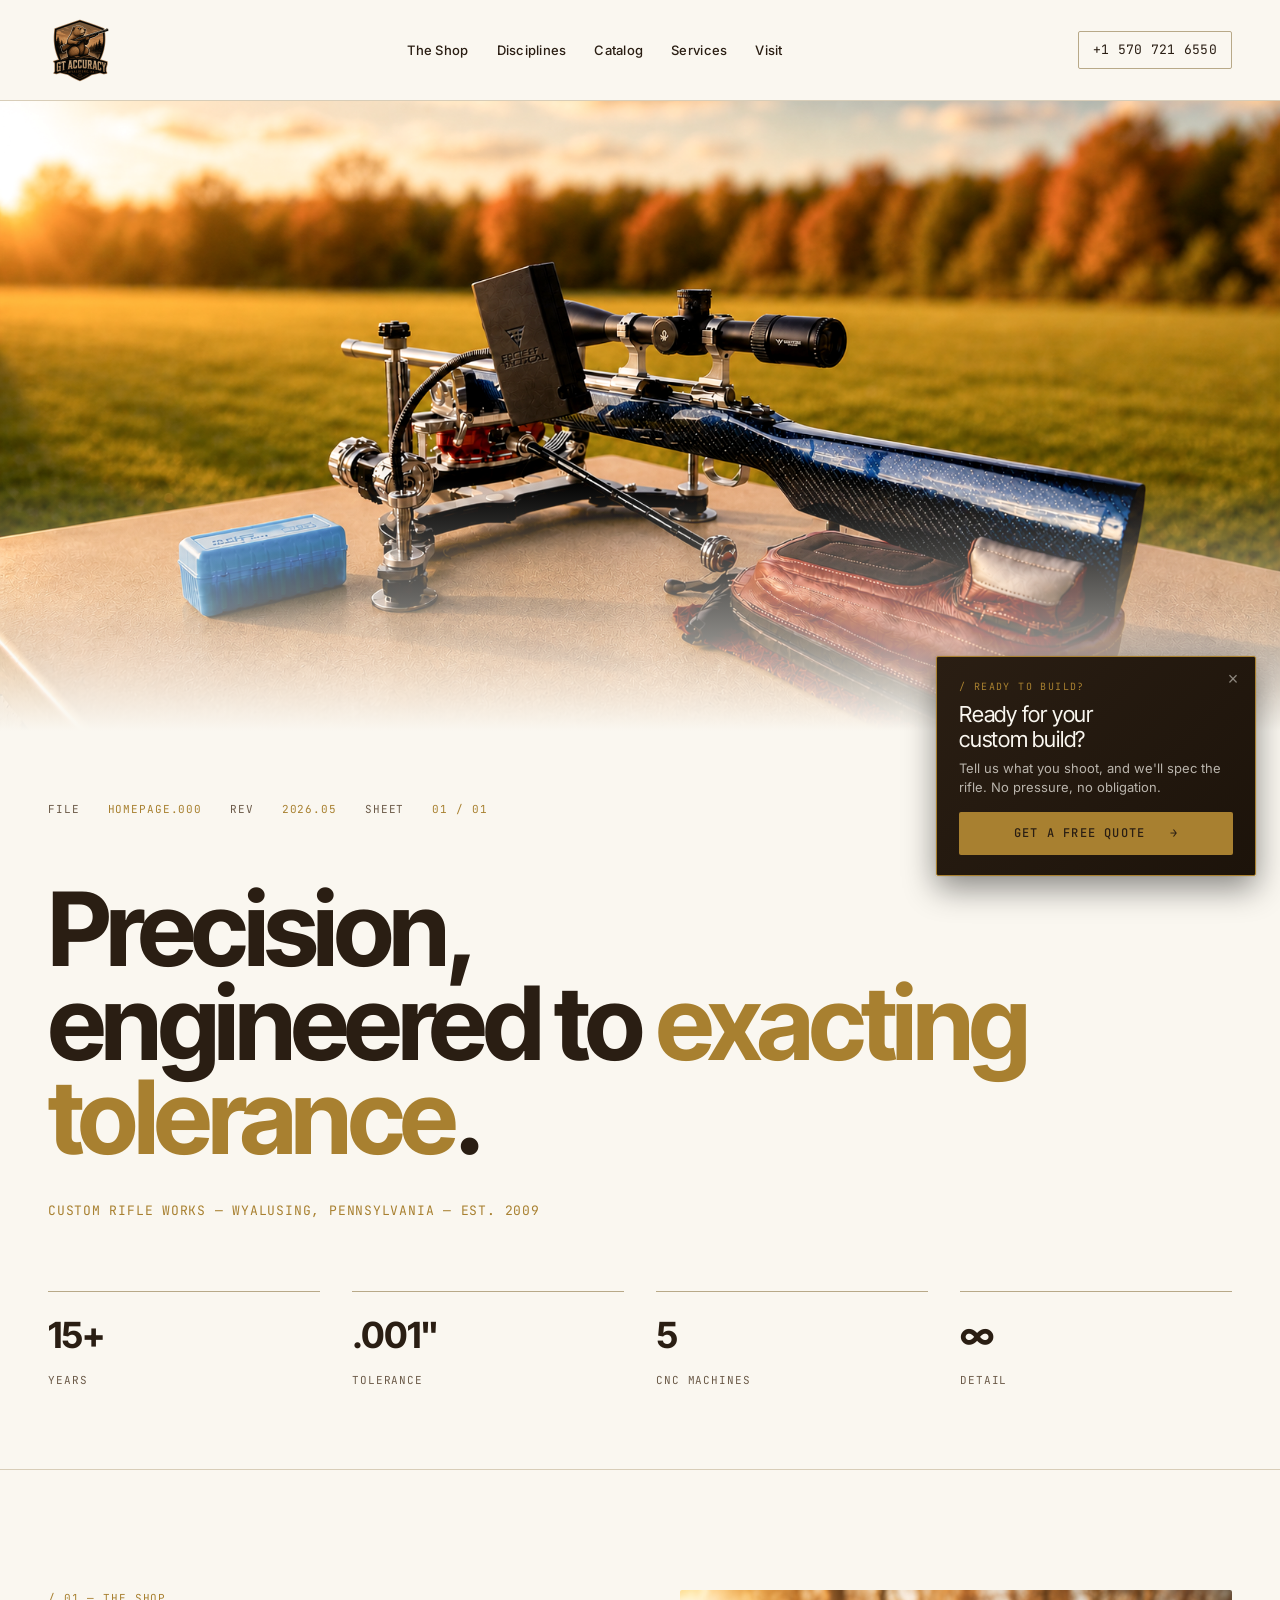
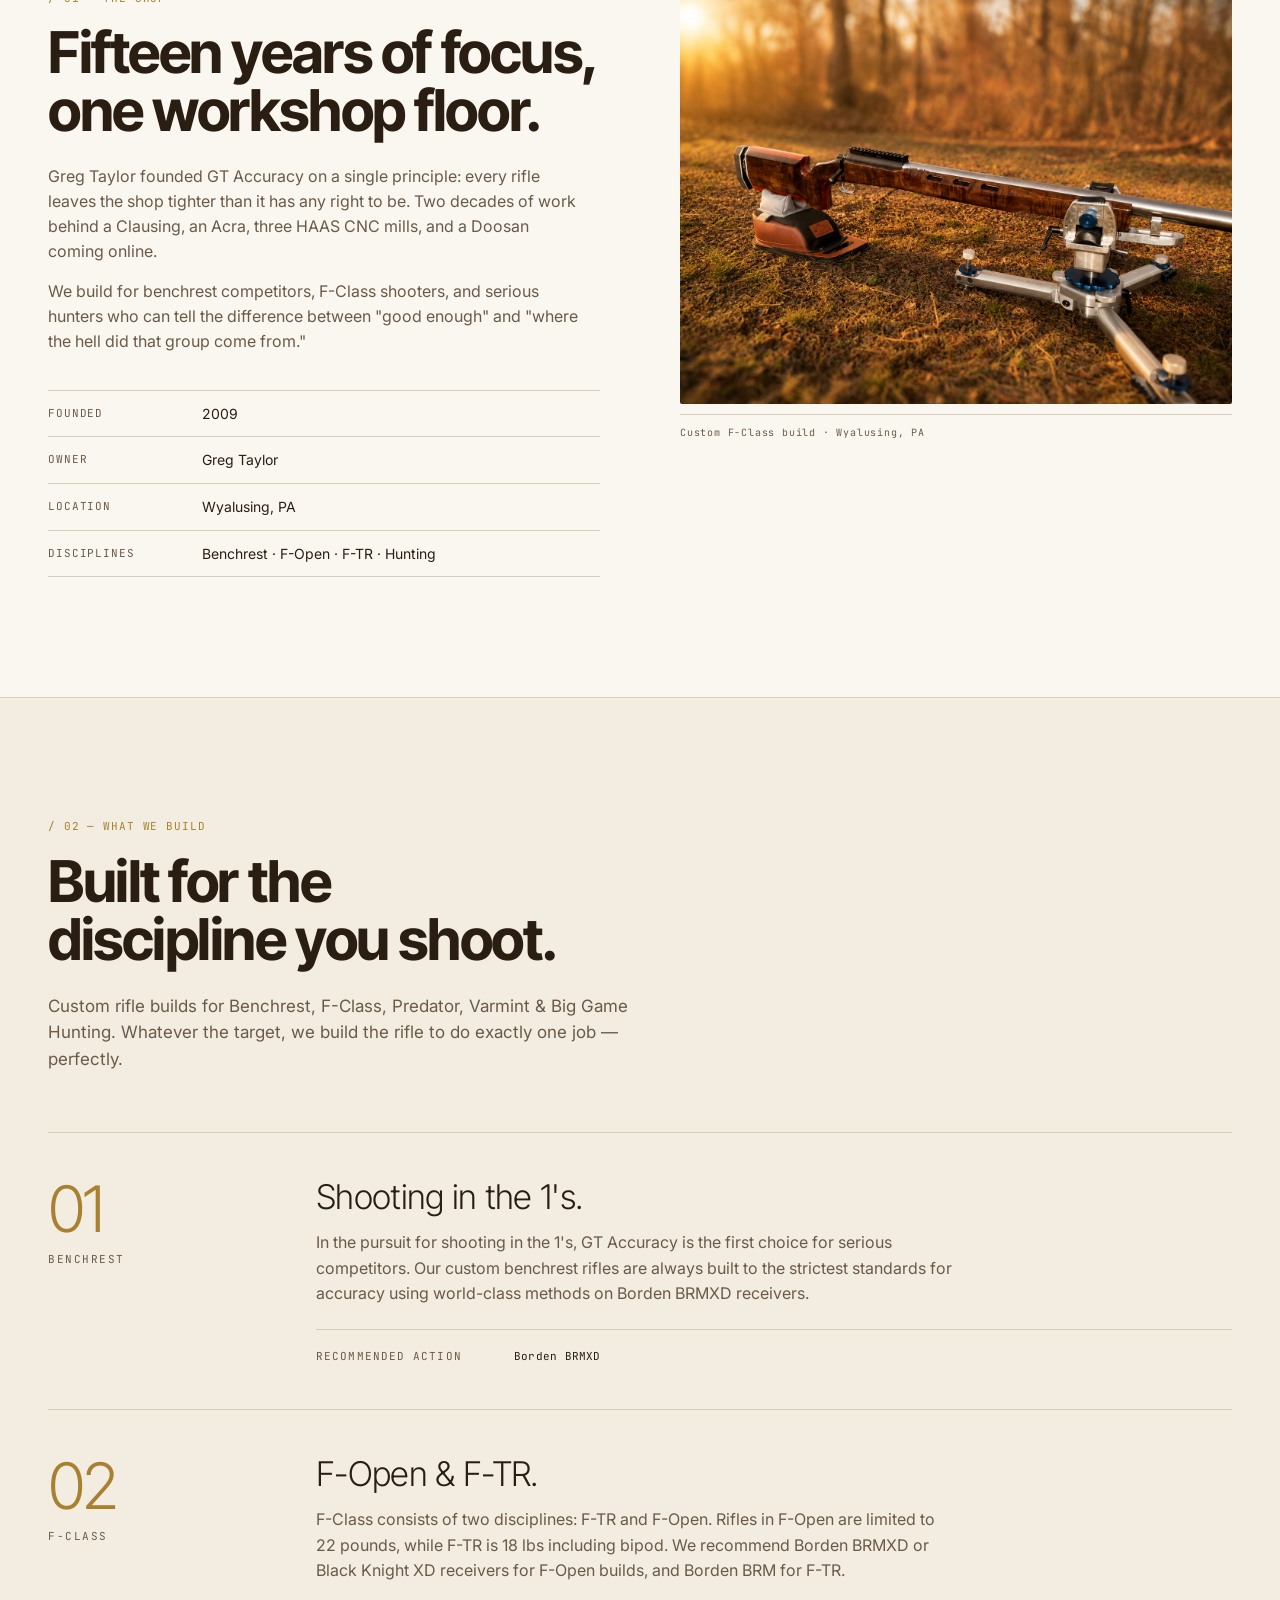
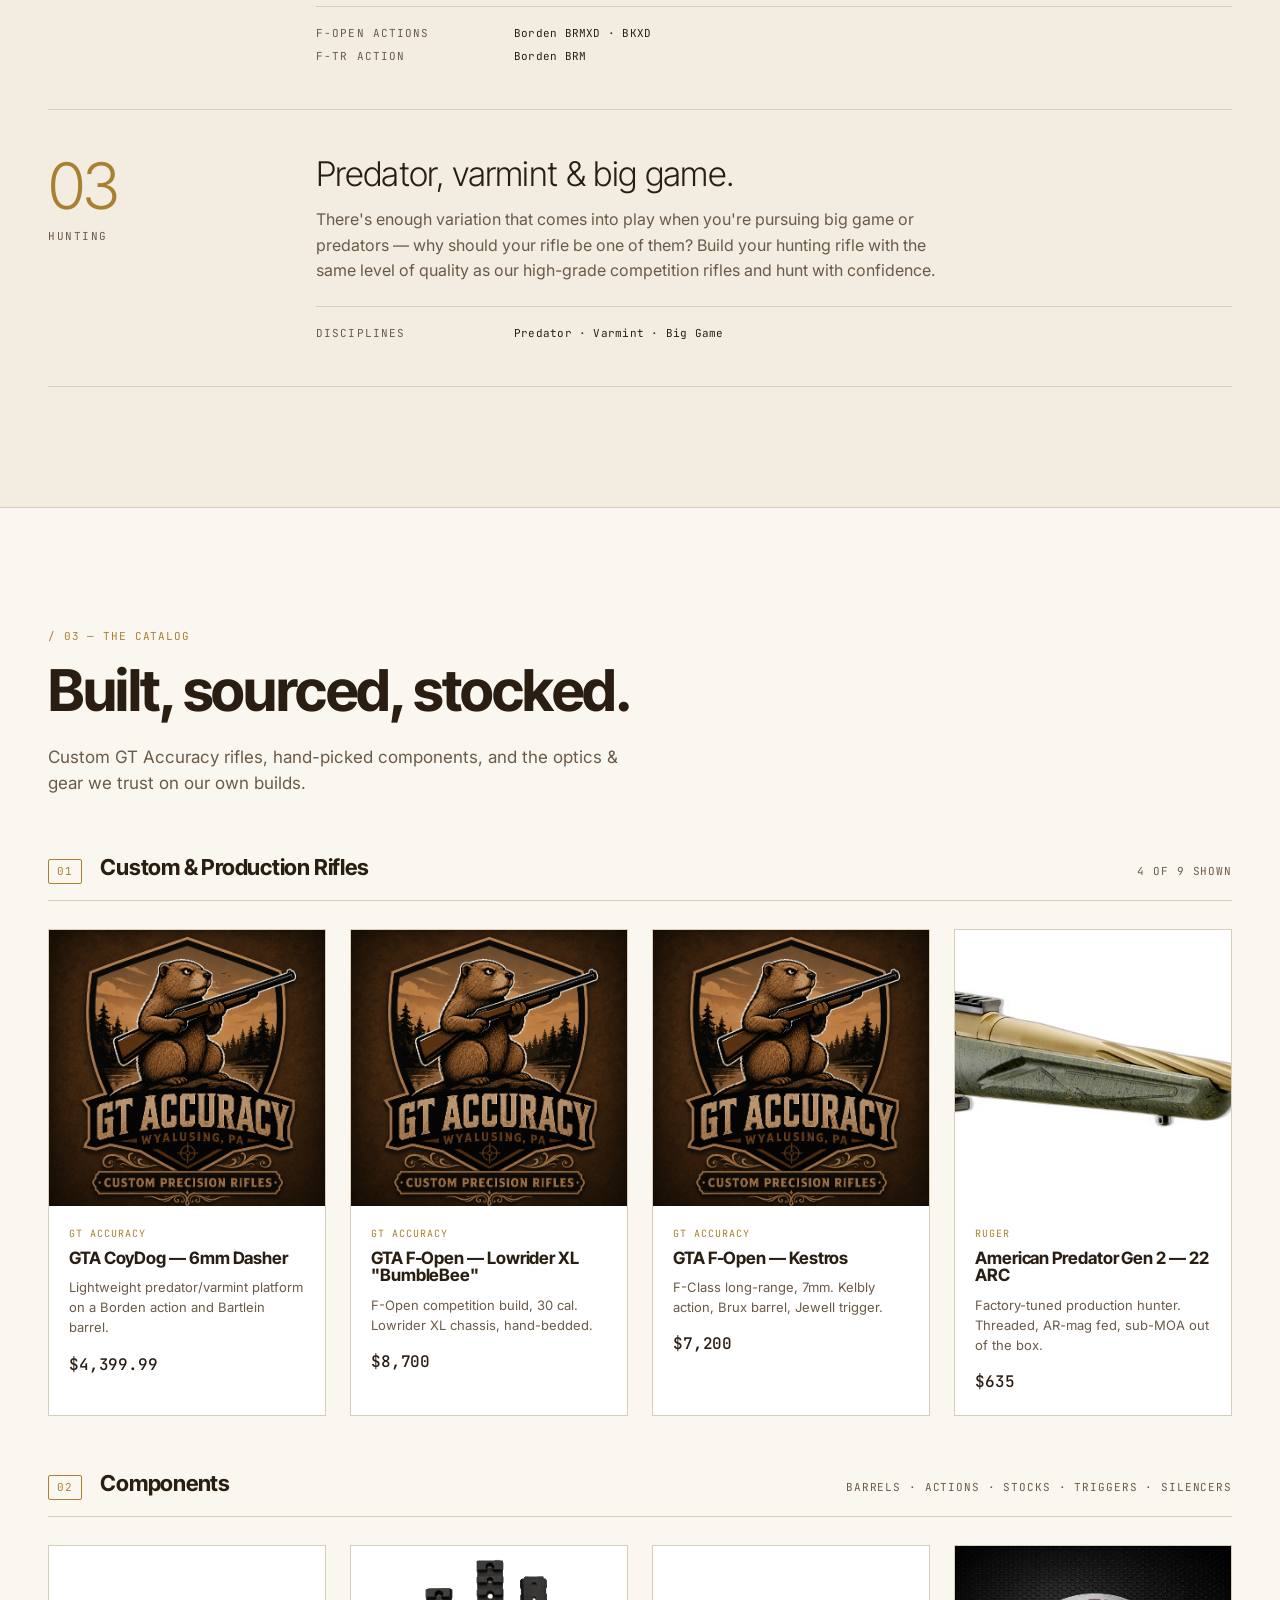
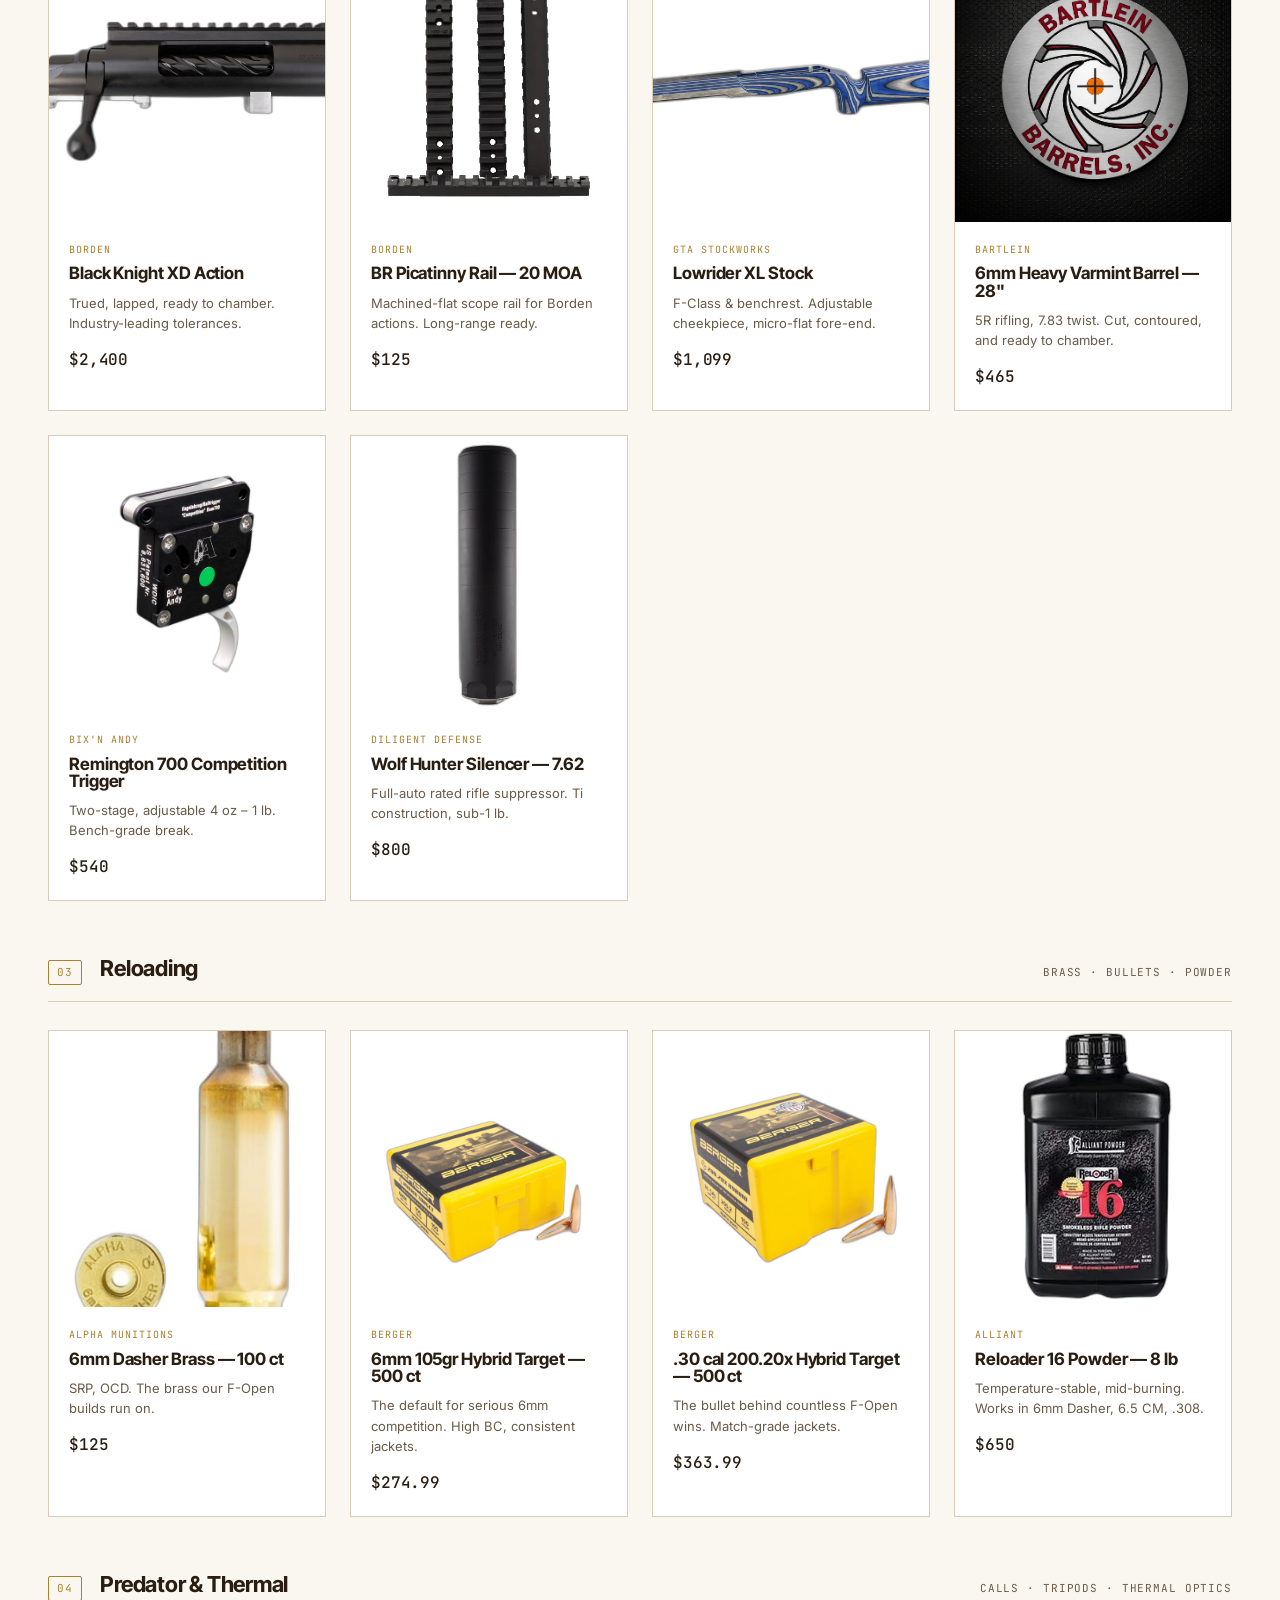
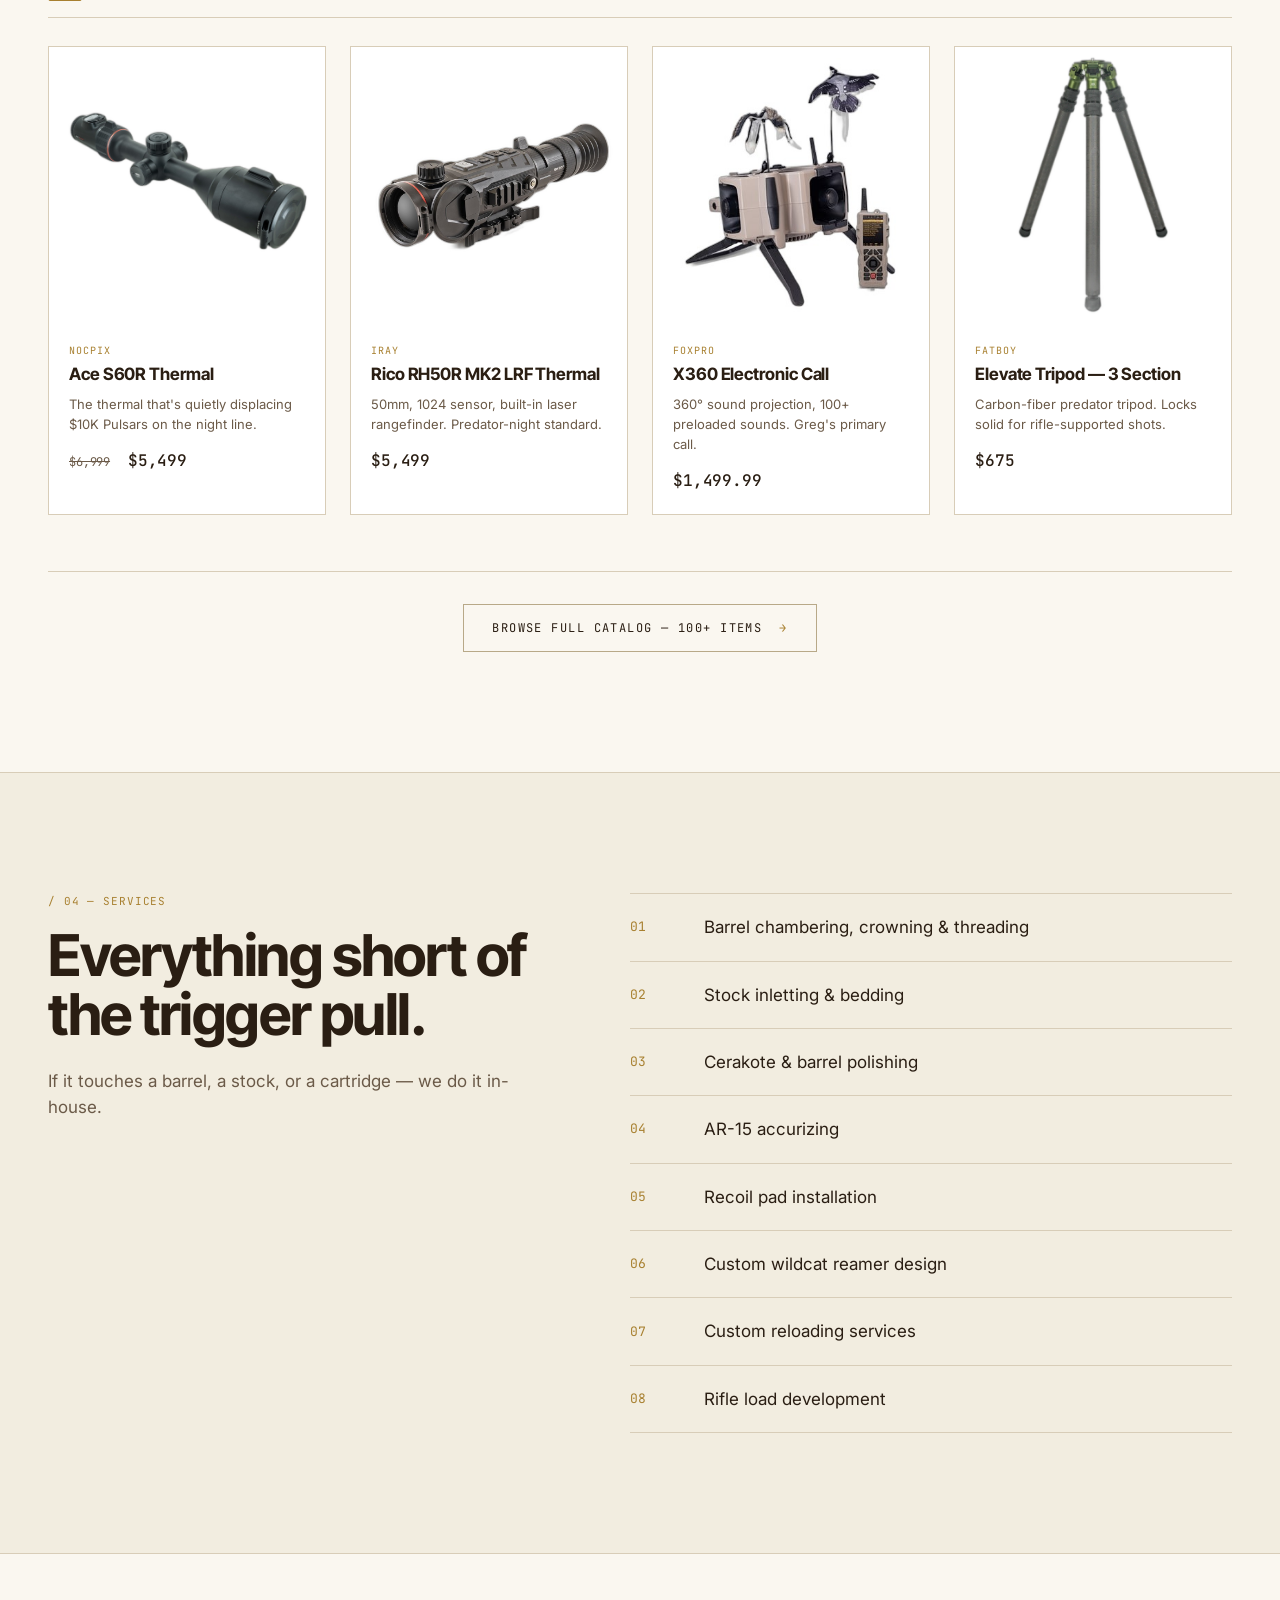
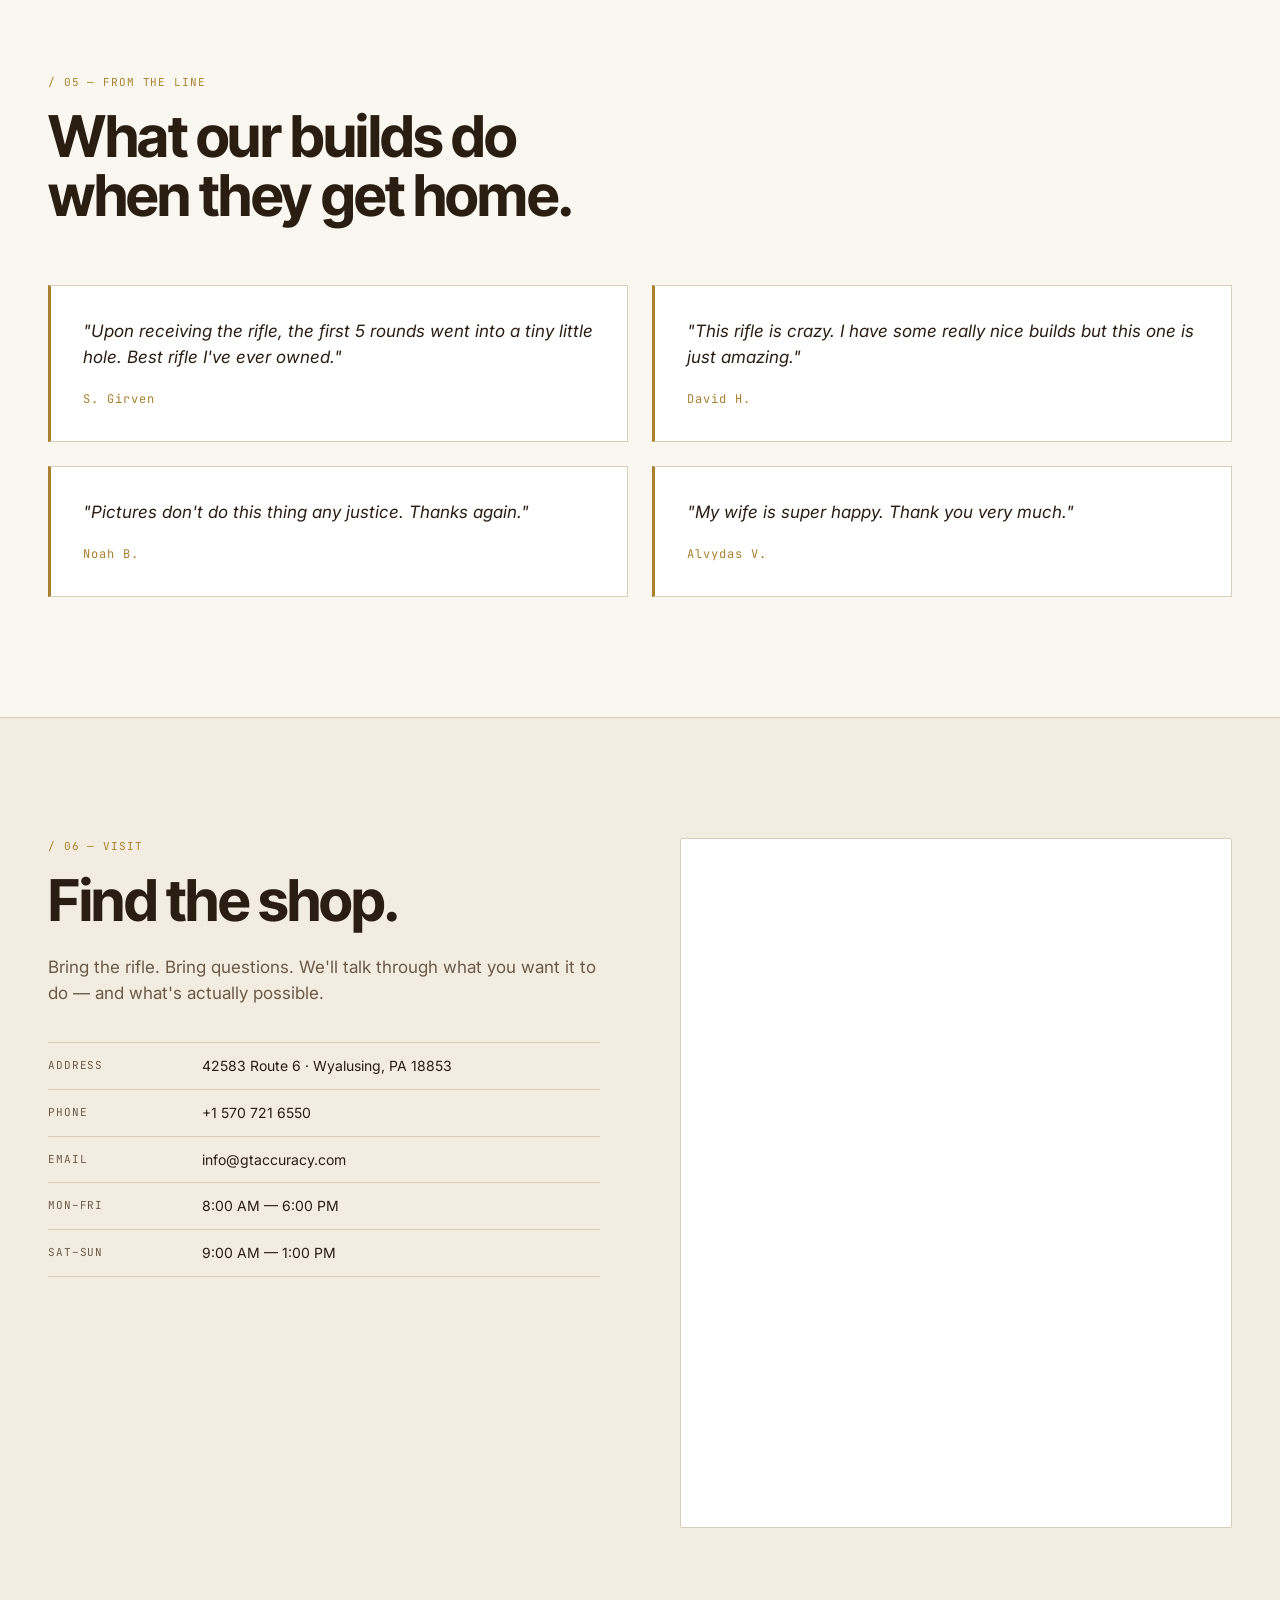
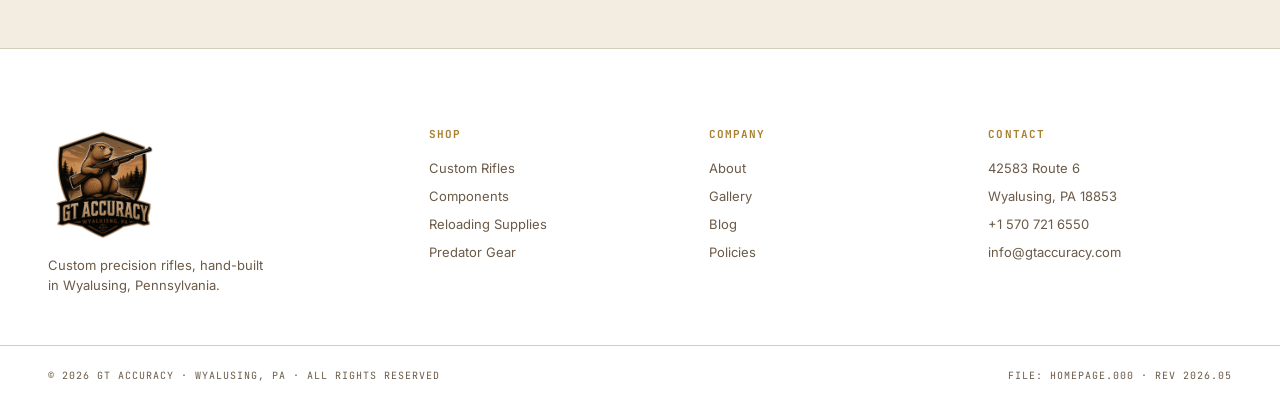
==== commit 9fe51d62: "Replace discipline image-cards with editorial text-only layout Pulled actual copy from gtaccuracy.co" ====
--- a/index.html
+++ b/index.html
@@ -89,43 +89,59 @@
 <section id="build" class="build reveal">
   <div class="container">
     <div class="section-head">
-      <div class="kicker">/ 02 — DISCIPLINES</div>
-      <h2>Four disciplines.<br/>One standard.</h2>
-      <p class="lede">Whatever the target — paper at 1,000 yards, a coyote at 400, or a record book — we build the rifle to do exactly one job, perfectly.</p>
-    </div>
-    <div class="discipline-grid">
-      <article class="discipline">
-        <div class="discipline-img"><img src="assets/images/tiny-target.jpg" alt="" /></div>
-        <div class="discipline-meta">
-          <span class="m">01 / BR</span>
-          <h3>Benchrest</h3>
-          <p>Borden BRMXD receivers. Sub-MOA isn't impressive — single-hole groups are.</p>
+      <div class="kicker">/ 02 — WHAT WE BUILD</div>
+      <h2>Built for the<br/>discipline you shoot.</h2>
+      <p class="lede">Custom rifle builds for Benchrest, F-Class, Predator, Varmint &amp; Big Game Hunting. Whatever the target, we build the rifle to do exactly one job &mdash; perfectly.</p>
+    </div>
+    <div class="discipline-list">
+
+      <article class="discipline-row">
+        <div class="d-num">
+          <span class="num">01</span>
+          <span class="m">BENCHREST</span>
+        </div>
+        <div class="d-body">
+          <h3>Shooting in the 1's.</h3>
+          <p>In the pursuit for shooting in the 1's, GT Accuracy is the first choice for serious competitors. Our custom benchrest rifles are always built to the strictest standards for accuracy using world-class methods on Borden BRMXD receivers.</p>
+          <div class="d-meta">
+            <span class="k">RECOMMENDED ACTION</span>
+            <span class="v">Borden BRMXD</span>
+          </div>
         </div>
       </article>
-      <article class="discipline">
-        <div class="discipline-img"><img src="assets/images/442467236_432134106242404_7050223858455853579_n.jpg" alt="" /></div>
-        <div class="discipline-meta">
-          <span class="m">02 / F-CLASS</span>
-          <h3>F-Class</h3>
-          <p>F-TR &amp; F-Open. 6mm Dasher, 7mm SAUM, .284 — tuned for prone and pedestal.</p>
+
+      <article class="discipline-row">
+        <div class="d-num">
+          <span class="num">02</span>
+          <span class="m">F-CLASS</span>
+        </div>
+        <div class="d-body">
+          <h3>F-Open &amp; F-TR.</h3>
+          <p>F-Class consists of two disciplines: F-TR and F-Open. Rifles in F-Open are limited to 22 pounds, while F-TR is 18 lbs including bipod. We recommend Borden BRMXD or Black Knight XD receivers for F-Open builds, and Borden BRM for F-TR.</p>
+          <div class="d-meta">
+            <span class="k">F-OPEN ACTIONS</span>
+            <span class="v">Borden BRMXD &middot; BKXD</span>
+            <span class="k">F-TR ACTION</span>
+            <span class="v">Borden BRM</span>
+          </div>
         </div>
       </article>
-      <article class="discipline">
-        <div class="discipline-img"><img src="assets/images/299192300_117255511069359_7426195618040056493_n.jpg" alt="" /></div>
-        <div class="discipline-meta">
-          <span class="m">03 / HUNT</span>
-          <h3>Hunting</h3>
-          <p>Big game and predator. Lightweight when it has to be, heavy-barreled when it counts.</p>
+
+      <article class="discipline-row">
+        <div class="d-num">
+          <span class="num">03</span>
+          <span class="m">HUNTING</span>
+        </div>
+        <div class="d-body">
+          <h3>Predator, varmint &amp; big game.</h3>
+          <p>There's enough variation that comes into play when you're pursuing big game or predators &mdash; why should your rifle be one of them? Build your hunting rifle with the same level of quality as our high-grade competition rifles and hunt with confidence.</p>
+          <div class="d-meta">
+            <span class="k">DISCIPLINES</span>
+            <span class="v">Predator &middot; Varmint &middot; Big Game</span>
+          </div>
         </div>
       </article>
-      <article class="discipline">
-        <div class="discipline-img"><img src="assets/images/Wolf-Hunter-w_DTA_2.webp" alt="" /></div>
-        <div class="discipline-meta">
-          <span class="m">04 / VARMINT</span>
-          <h3>Varmint &amp; Predator</h3>
-          <p>Calls, thermals, and a rifle that prints minute-of-coyote at 500 yards.</p>
-        </div>
-      </article>
+
     </div>
   </div>
 </section>
--- a/style.css
+++ b/style.css
@@ -315,29 +315,69 @@
   border-top: 1px solid var(--rule);
   border-bottom: 1px solid var(--rule);
 }
-.discipline-grid {
-  display: grid;
-  grid-template-columns: repeat(4, 1fr);
-  gap: 24px;
-}
-.discipline { background: var(--bg-3); border: 1px solid var(--rule); transition: border-color 0.2s, transform 0.2s; }
-.discipline:hover { border-color: var(--accent); transform: translateY(-3px); }
-.discipline-img { aspect-ratio: 4/5; background: var(--bg-2); overflow: hidden; }
-.discipline-img img { width: 100%; height: 100%; object-fit: cover; filter: grayscale(0.10); transition: filter 0.3s, transform 0.5s; }
-.discipline:hover .discipline-img img { filter: grayscale(0); transform: scale(1.04); }
-.discipline-meta { padding: 20px; }
-.discipline-meta .m {
-  font-family: "JetBrains Mono", monospace;
-  font-size: 10px;
-  color: var(--accent);
-  letter-spacing: 0.10em;
-  display: block;
-  margin-bottom: 10px;
-}
-.discipline-meta h3 { margin-bottom: 10px; font-size: 19px; }
-.discipline-meta p { font-size: 13px; color: var(--muted); line-height: 1.5; }
-@media (max-width: 1000px) { .discipline-grid { grid-template-columns: repeat(2, 1fr); } }
-@media (max-width: 560px)  { .discipline-grid { grid-template-columns: 1fr; } }
+.discipline-list { display: flex; flex-direction: column; }
+.discipline-row {
+  display: grid;
+  grid-template-columns: 220px 1fr;
+  gap: 48px;
+  padding: 44px 0;
+  border-bottom: 1px solid var(--rule);
+}
+.discipline-row:first-child { border-top: 1px solid var(--rule); }
+
+.d-num { display: flex; flex-direction: column; gap: 10px; }
+.d-num .num {
+  font-family: "Inter Tight", "Inter", sans-serif;
+  font-weight: 300;
+  font-size: 64px;
+  line-height: 1;
+  color: var(--accent);
+  letter-spacing: -0.04em;
+}
+.d-num .m {
+  font-family: "JetBrains Mono", monospace;
+  font-size: 11px;
+  color: var(--muted);
+  letter-spacing: 0.14em;
+  text-transform: uppercase;
+}
+
+.d-body h3 {
+  font-family: "Inter Tight", "Inter", sans-serif;
+  font-weight: 300;
+  font-size: clamp(24px, 3vw, 34px);
+  letter-spacing: -0.02em;
+  line-height: 1.15;
+  margin: 0 0 14px;
+  color: var(--text);
+}
+.d-body p {
+  font-size: 16px;
+  line-height: 1.6;
+  color: var(--muted);
+  max-width: 64ch;
+  margin: 0 0 22px;
+}
+
+.d-meta {
+  display: grid;
+  grid-template-columns: 180px 1fr;
+  gap: 6px 18px;
+  padding-top: 18px;
+  border-top: 1px solid var(--rule);
+  font-family: "JetBrains Mono", monospace;
+  font-size: 11px;
+}
+.d-meta .k { color: var(--muted); letter-spacing: 0.10em; }
+.d-meta .v { color: var(--text); letter-spacing: 0.02em; }
+
+@media (max-width: 800px) {
+  .discipline-row { grid-template-columns: 1fr; gap: 18px; padding: 36px 0; }
+  .d-num { flex-direction: row; align-items: baseline; gap: 16px; }
+  .d-num .num { font-size: 44px; }
+  .d-meta { grid-template-columns: 1fr; gap: 4px; }
+  .d-meta .k { margin-top: 6px; }
+}
 
 /* ── FEATURED ────────────────────────────────── */
 .featured { padding: 120px 0; }
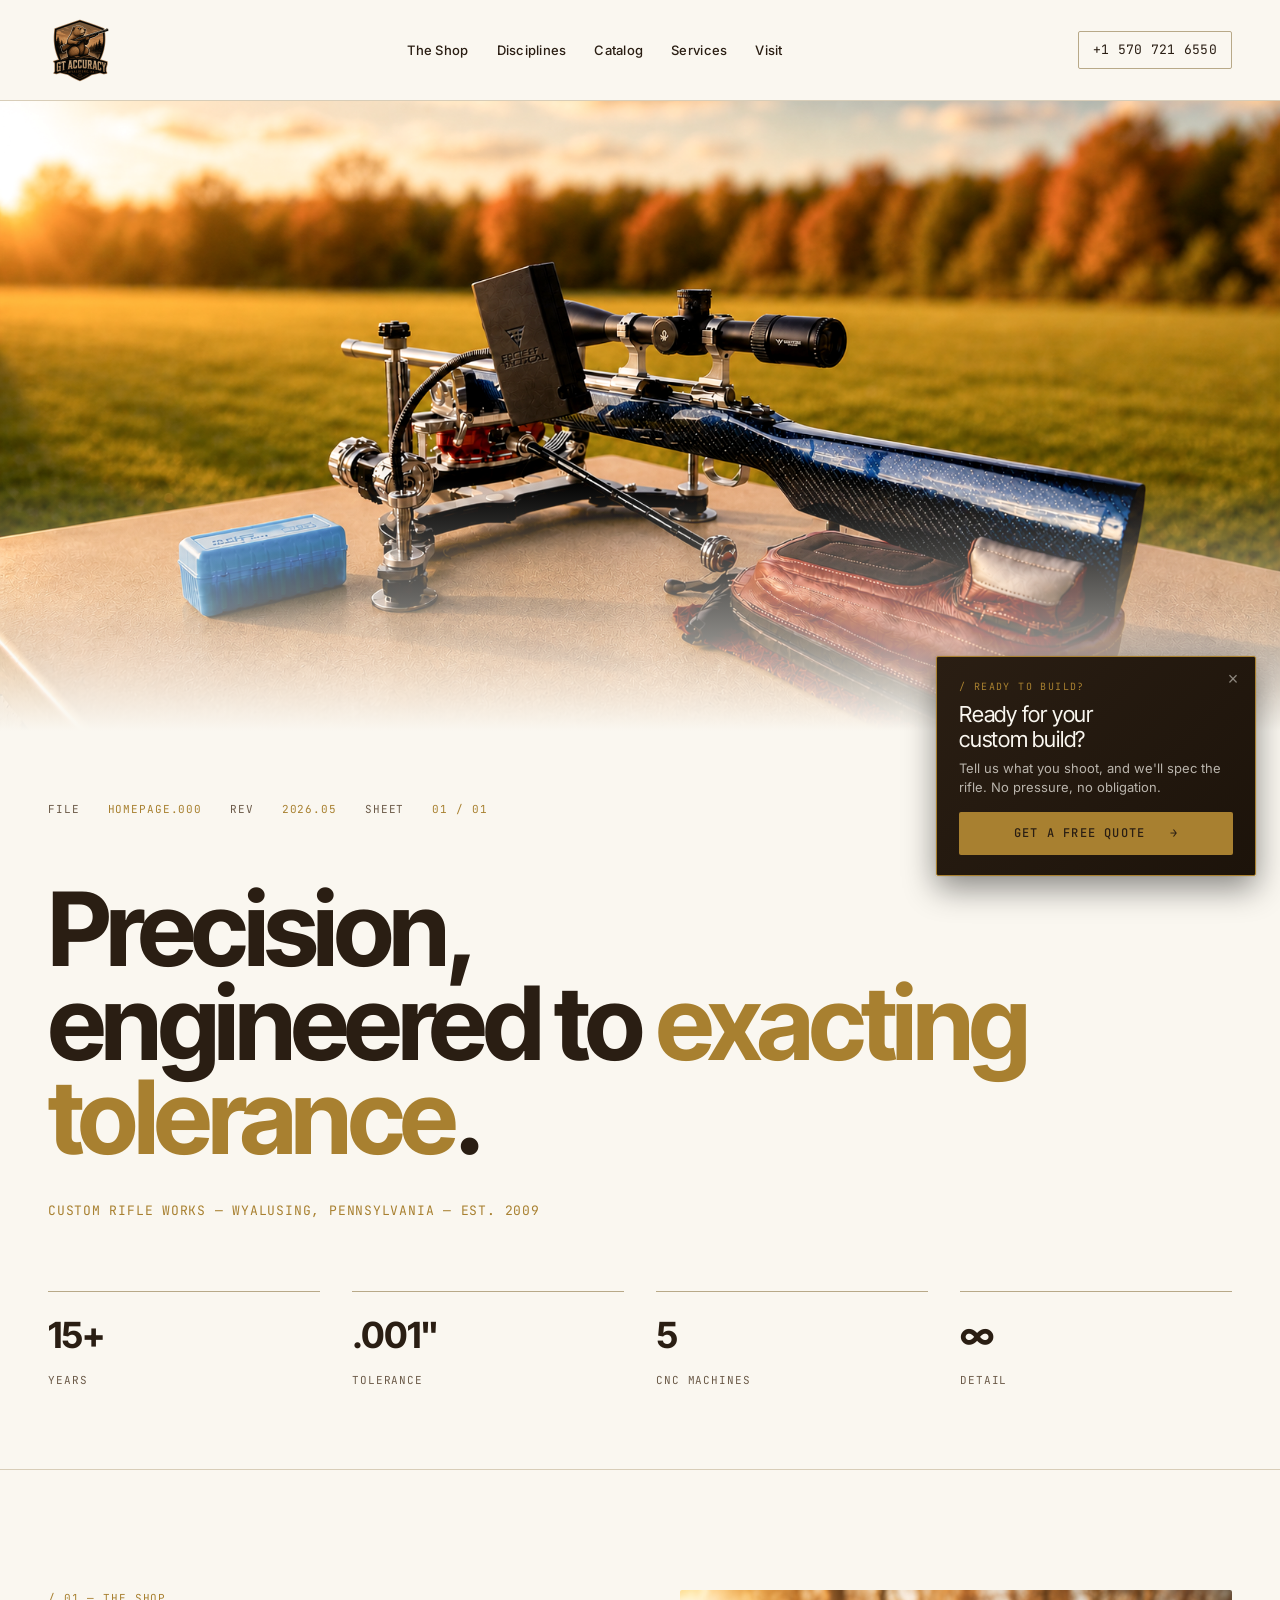
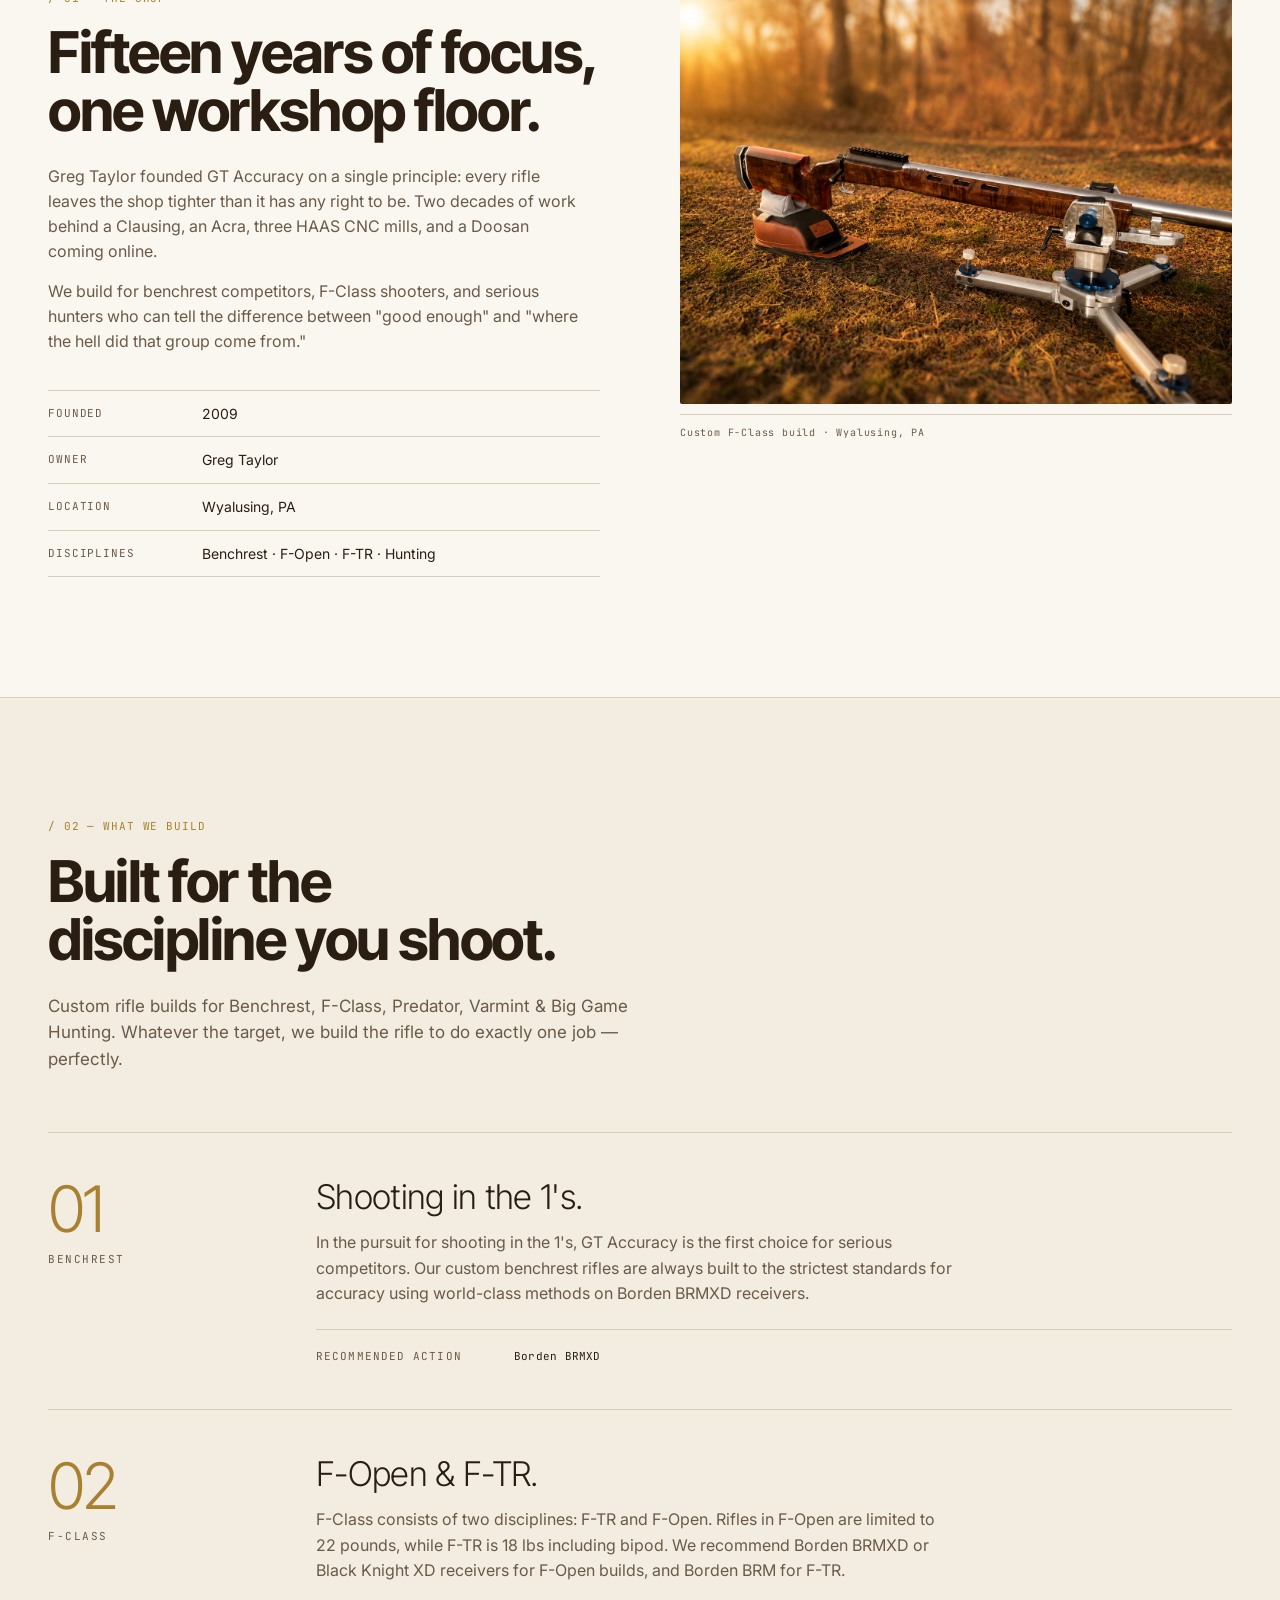
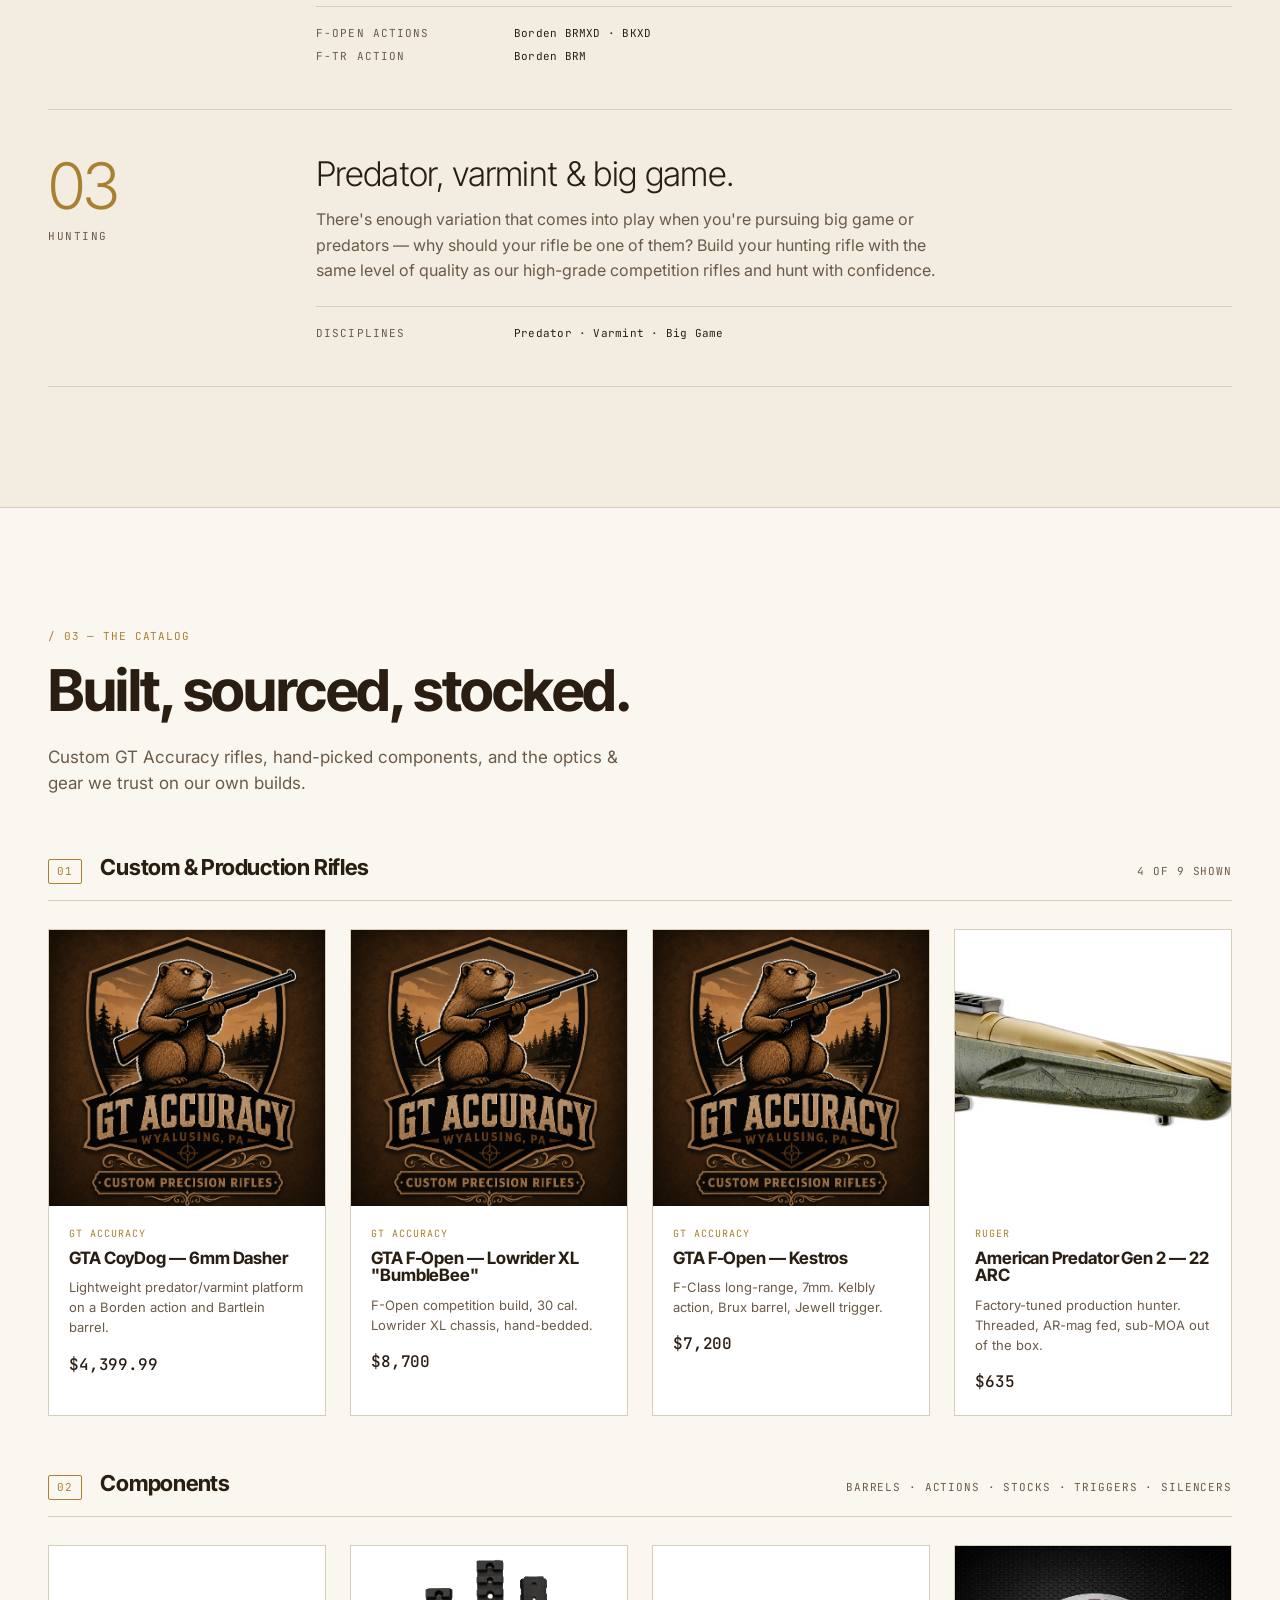
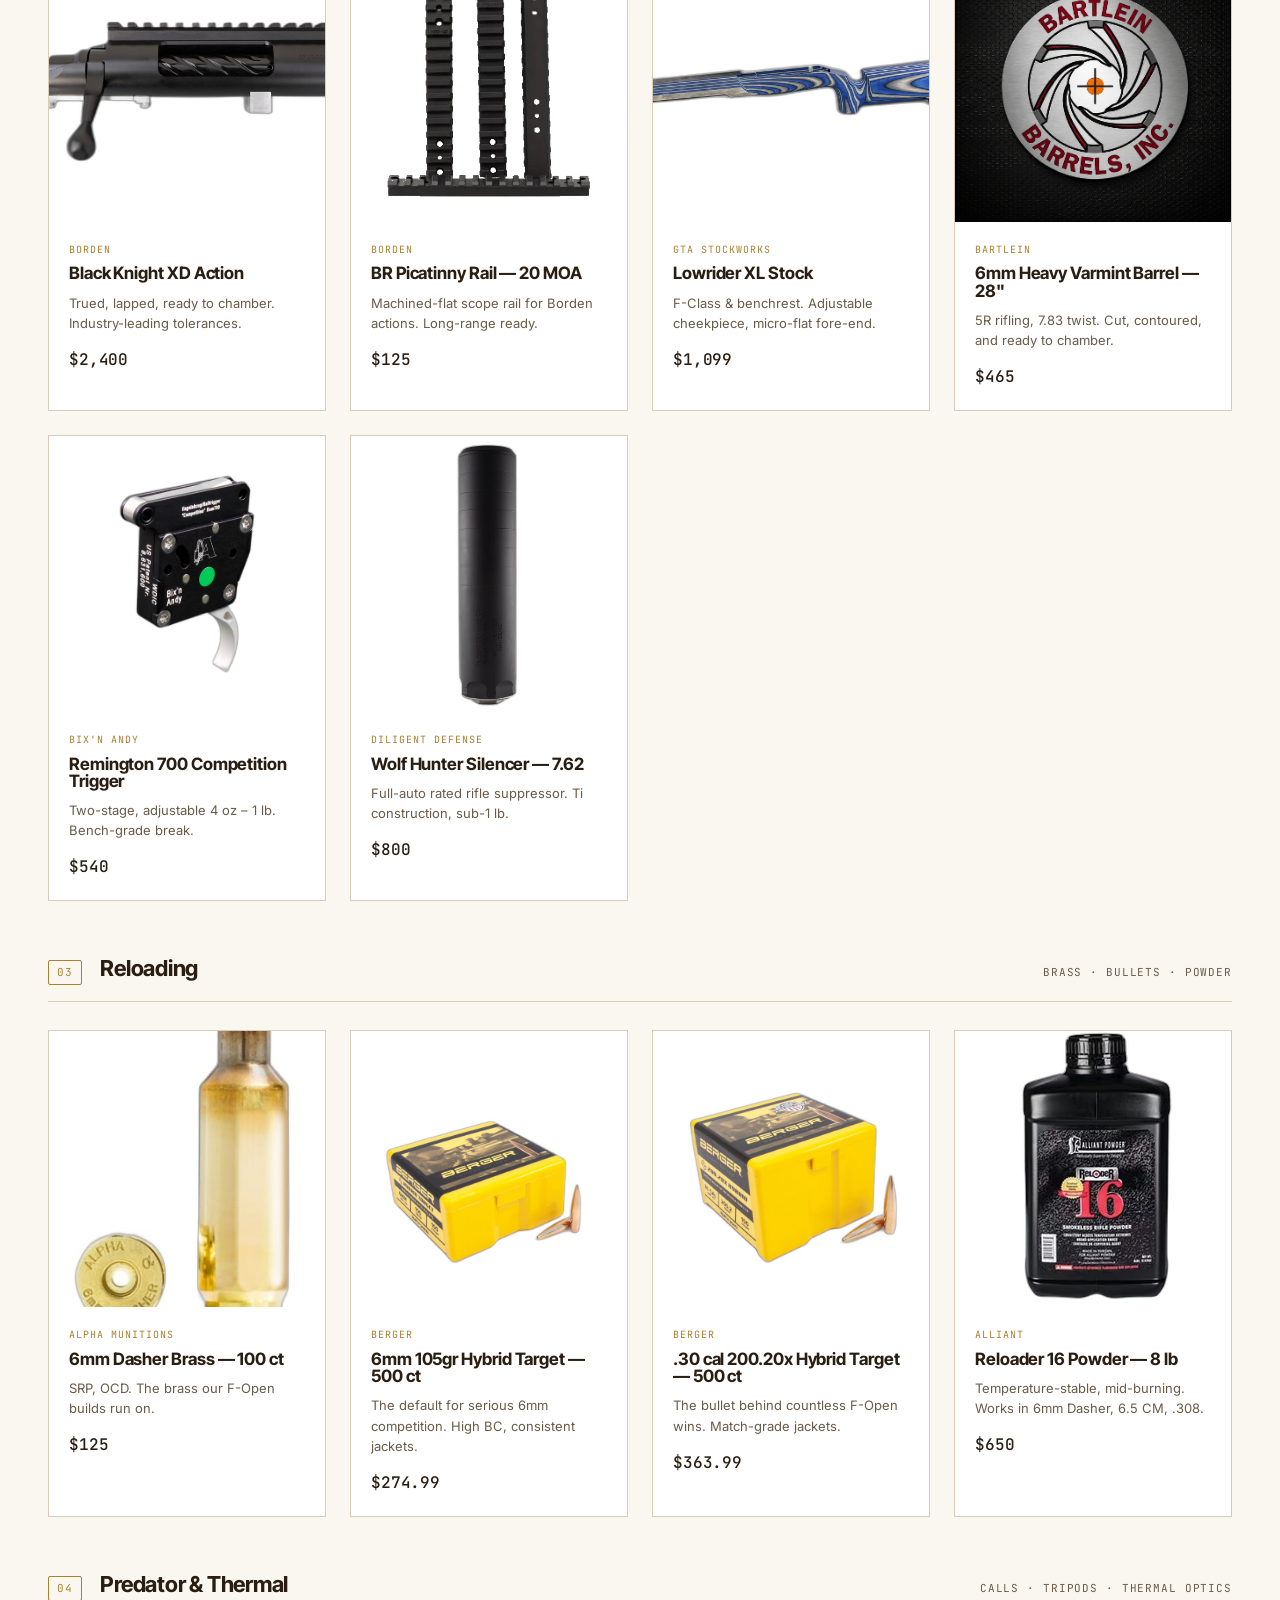
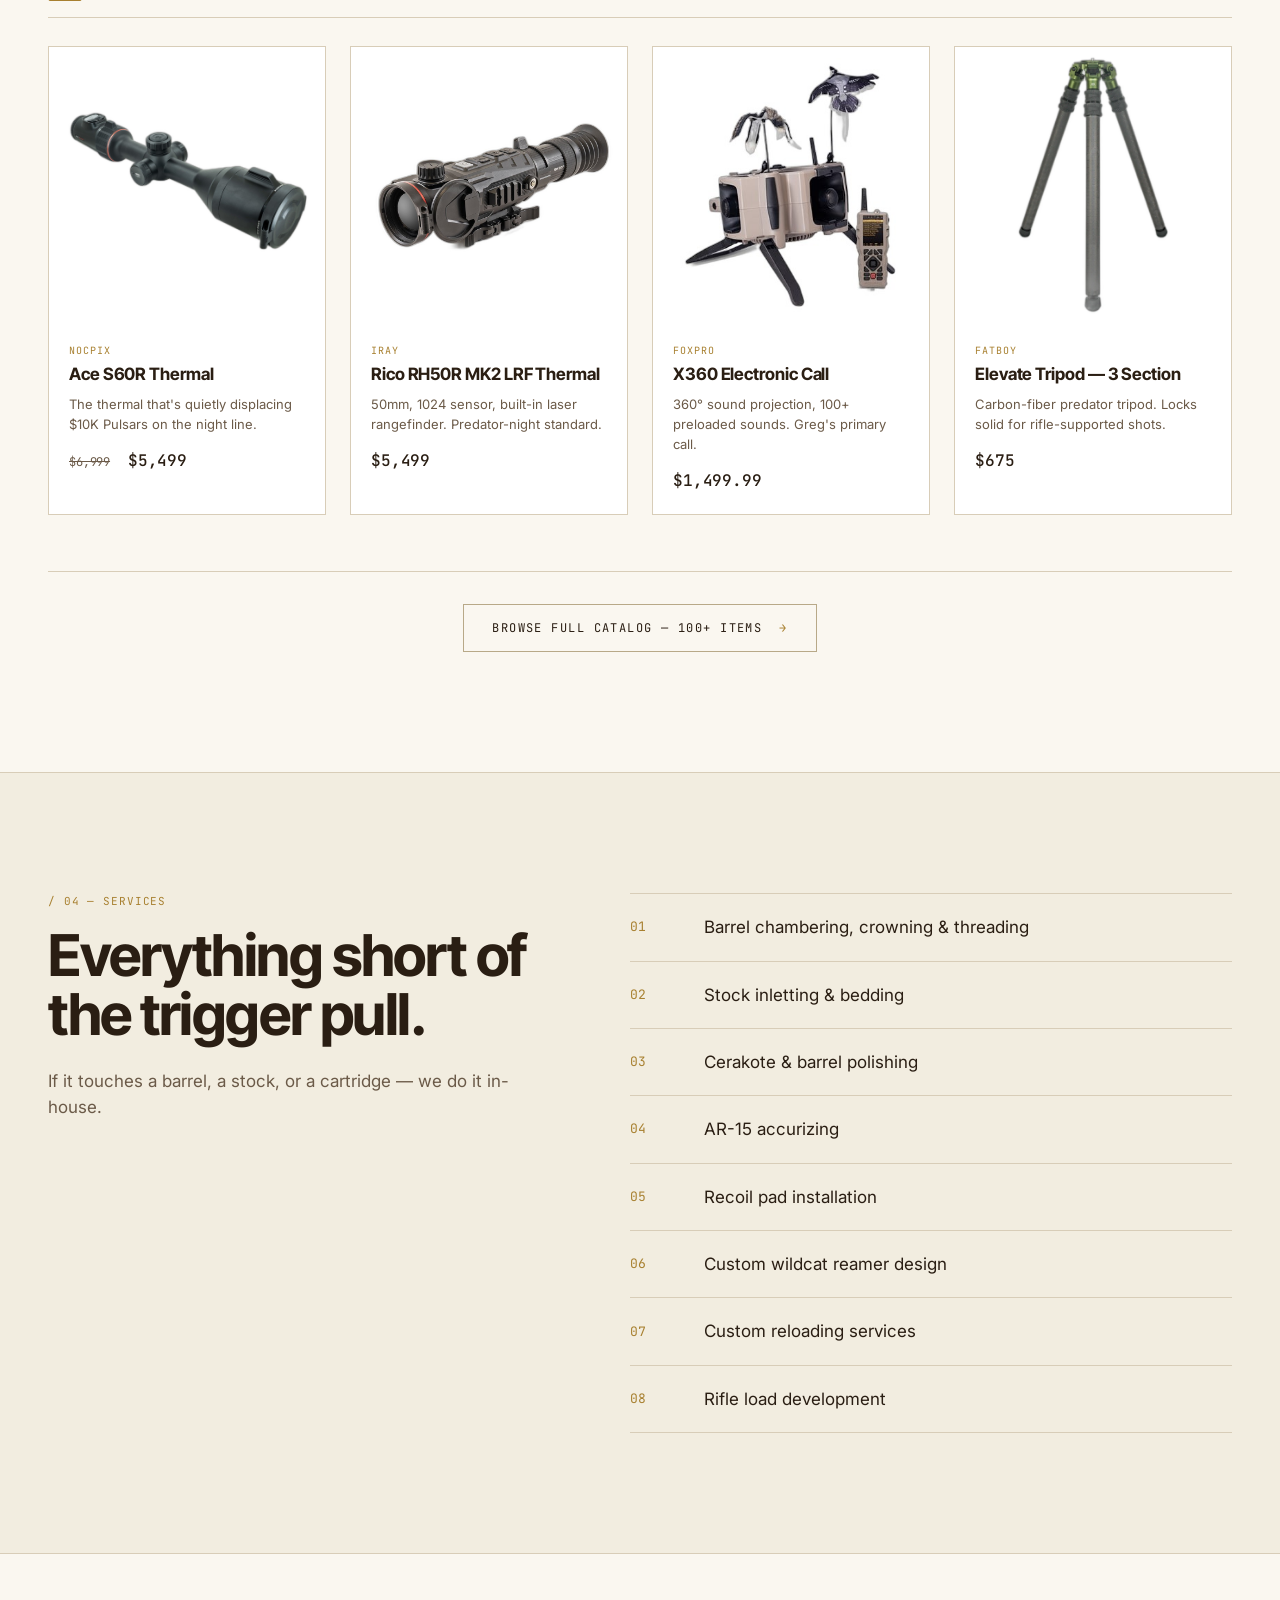
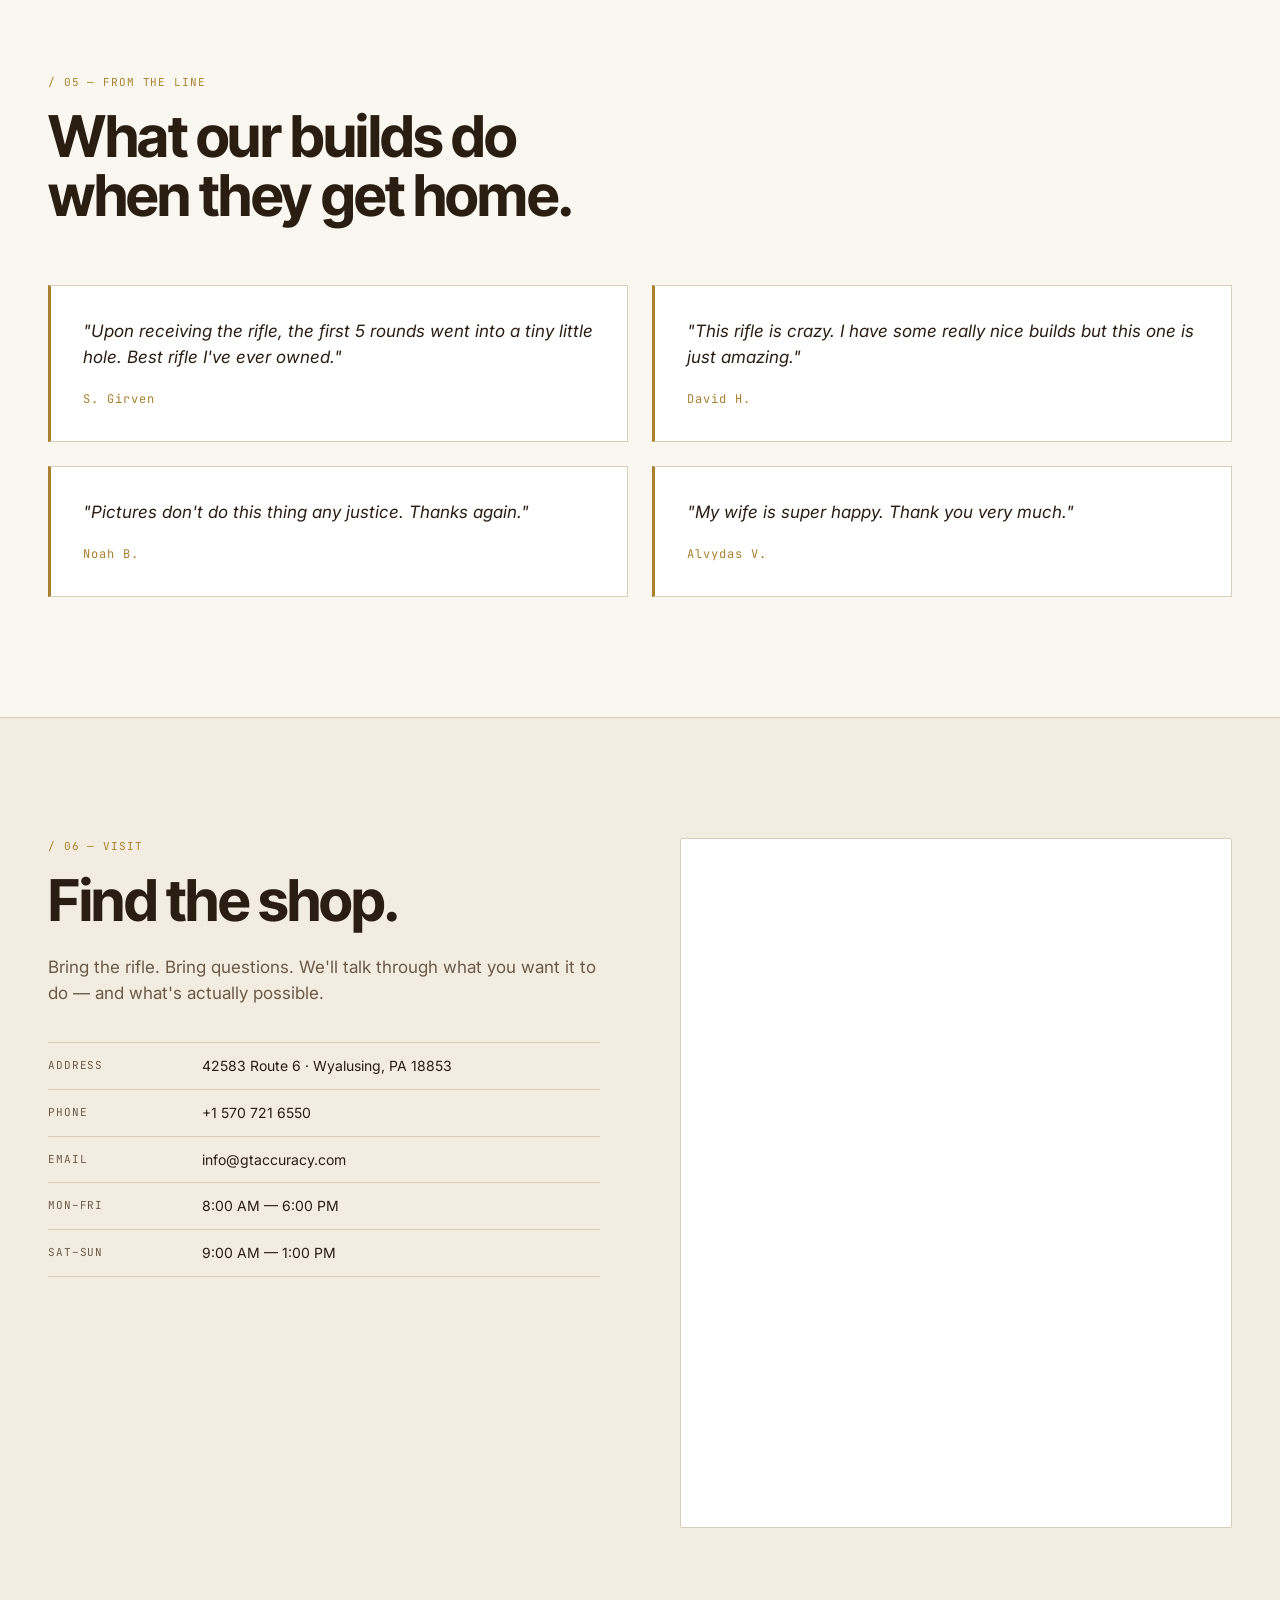
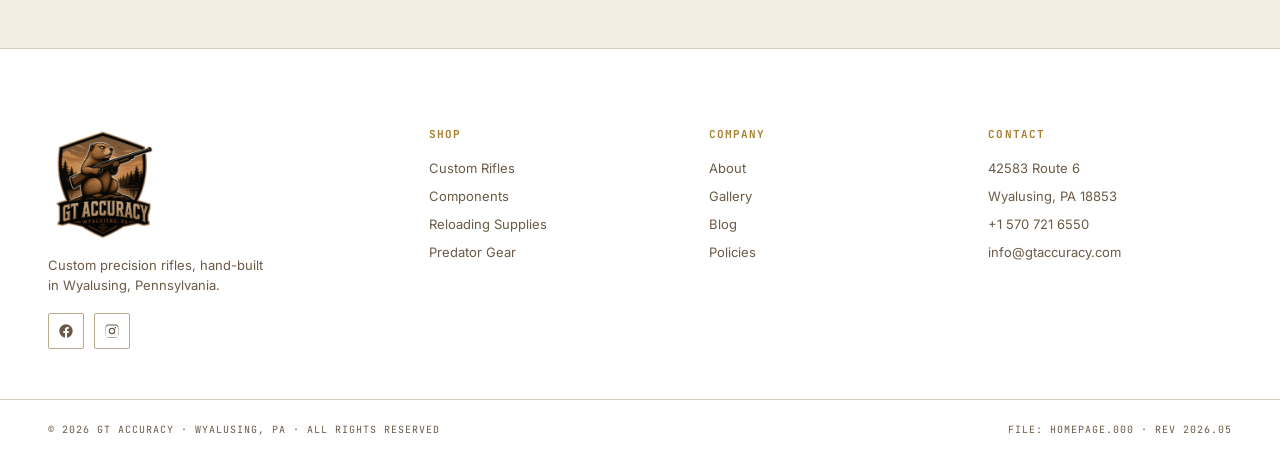
==== commit 053cc728: "Add Facebook + Instagram links to footer Inline SVG icons (no external dependency) in the footer-bra" ====
--- a/index.html
+++ b/index.html
@@ -450,6 +450,14 @@
     <div class="footer-brand">
       <img src="assets/images/logo.png" alt="GT Accuracy" />
       <p>Custom precision rifles, hand-built in Wyalusing, Pennsylvania.</p>
+      <div class="footer-social">
+        <a href="https://www.facebook.com/gtaccuracy" target="_blank" rel="noopener" aria-label="GT Accuracy on Facebook">
+          <svg viewBox="0 0 24 24" fill="currentColor" aria-hidden="true"><path d="M12 2.04C6.5 2.04 2 6.53 2 12.06c0 5 3.66 9.15 8.44 9.9v-7H7.9v-2.9h2.54V9.85c0-2.51 1.49-3.89 3.78-3.89 1.09 0 2.23.19 2.23.19v2.47h-1.26c-1.24 0-1.63.77-1.63 1.56v1.88h2.78l-.45 2.9h-2.33v7a10 10 0 0 0 8.44-9.9c0-5.53-4.5-10.02-10-10.02z"/></svg>
+        </a>
+        <a href="https://www.instagram.com/gtaccuracy/" target="_blank" rel="noopener" aria-label="GT Accuracy on Instagram">
+          <svg viewBox="0 0 24 24" fill="currentColor" aria-hidden="true"><path d="M12 2.16c3.2 0 3.58 0 4.85.07 1.17.05 1.8.25 2.23.41.56.22.96.48 1.38.9.42.42.68.82.9 1.38.16.43.36 1.06.41 2.23.06 1.27.07 1.65.07 4.85 0 3.2 0 3.58-.07 4.85-.05 1.17-.25 1.8-.41 2.23-.22.56-.48.96-.9 1.38-.42.42-.82.68-1.38.9-.43.16-1.06.36-2.23.41-1.27.06-1.65.07-4.85.07-3.2 0-3.58 0-4.85-.07-1.17-.05-1.8-.25-2.23-.41a3.7 3.7 0 0 1-1.38-.9 3.7 3.7 0 0 1-.9-1.38c-.16-.43-.36-1.06-.41-2.23-.06-1.27-.07-1.65-.07-4.85 0-3.2 0-3.58.07-4.85.05-1.17.25-1.8.41-2.23.22-.56.48-.96.9-1.38.42-.42.82-.68 1.38-.9.43-.16 1.06-.36 2.23-.41C8.42 2.17 8.8 2.16 12 2.16zm0 1.62c-3.14 0-3.5 0-4.74.07-1.07.05-1.65.23-2.04.38a3.4 3.4 0 0 0-1.27.82c-.39.39-.62.76-.82 1.27-.15.39-.33.97-.38 2.04-.06 1.24-.07 1.6-.07 4.74 0 3.14 0 3.5.07 4.74.05 1.07.23 1.65.38 2.04.2.51.43.88.82 1.27.39.39.76.62 1.27.82.39.15.97.33 2.04.38 1.24.06 1.6.07 4.74.07 3.14 0 3.5 0 4.74-.07 1.07-.05 1.65-.23 2.04-.38.51-.2.88-.43 1.27-.82.39-.39.62-.76.82-1.27.15-.39.33-.97.38-2.04.06-1.24.07-1.6.07-4.74 0-3.14 0-3.5-.07-4.74-.05-1.07-.23-1.65-.38-2.04a3.4 3.4 0 0 0-.82-1.27 3.4 3.4 0 0 0-1.27-.82c-.39-.15-.97-.33-2.04-.38-1.24-.06-1.6-.07-4.74-.07zM12 7.13a4.87 4.87 0 1 1 0 9.74 4.87 4.87 0 0 1 0-9.74zm0 8.04a3.17 3.17 0 1 0 0-6.34 3.17 3.17 0 0 0 0 6.34zm6.21-8.23a1.14 1.14 0 1 1-2.28 0 1.14 1.14 0 0 1 2.28 0z"/></svg>
+        </a>
+      </div>
     </div>
     <div class="footer-cols">
       <div>
--- a/style.css
+++ b/style.css
@@ -814,6 +814,29 @@
 }
 .footer-brand img { width: 110px; margin-bottom: 16px; }
 .footer-brand p { color: var(--muted); font-size: 13px; max-width: 220px; line-height: 1.55; }
+.footer-social {
+  display: flex;
+  gap: 10px;
+  margin-top: 18px;
+}
+.footer-social a {
+  display: inline-flex;
+  align-items: center;
+  justify-content: center;
+  width: 36px;
+  height: 36px;
+  border: 1px solid var(--rule-strong);
+  border-radius: 2px;
+  color: var(--muted);
+  transition: color 0.2s, border-color 0.2s, background 0.2s, transform 0.15s;
+}
+.footer-social svg { width: 16px; height: 16px; display: block; }
+.footer-social a:hover {
+  color: var(--accent);
+  border-color: var(--accent);
+  background: rgba(168, 128, 48, 0.06);
+  transform: translateY(-1px);
+}
 .footer-cols {
   display: grid;
   grid-template-columns: repeat(3, 1fr);
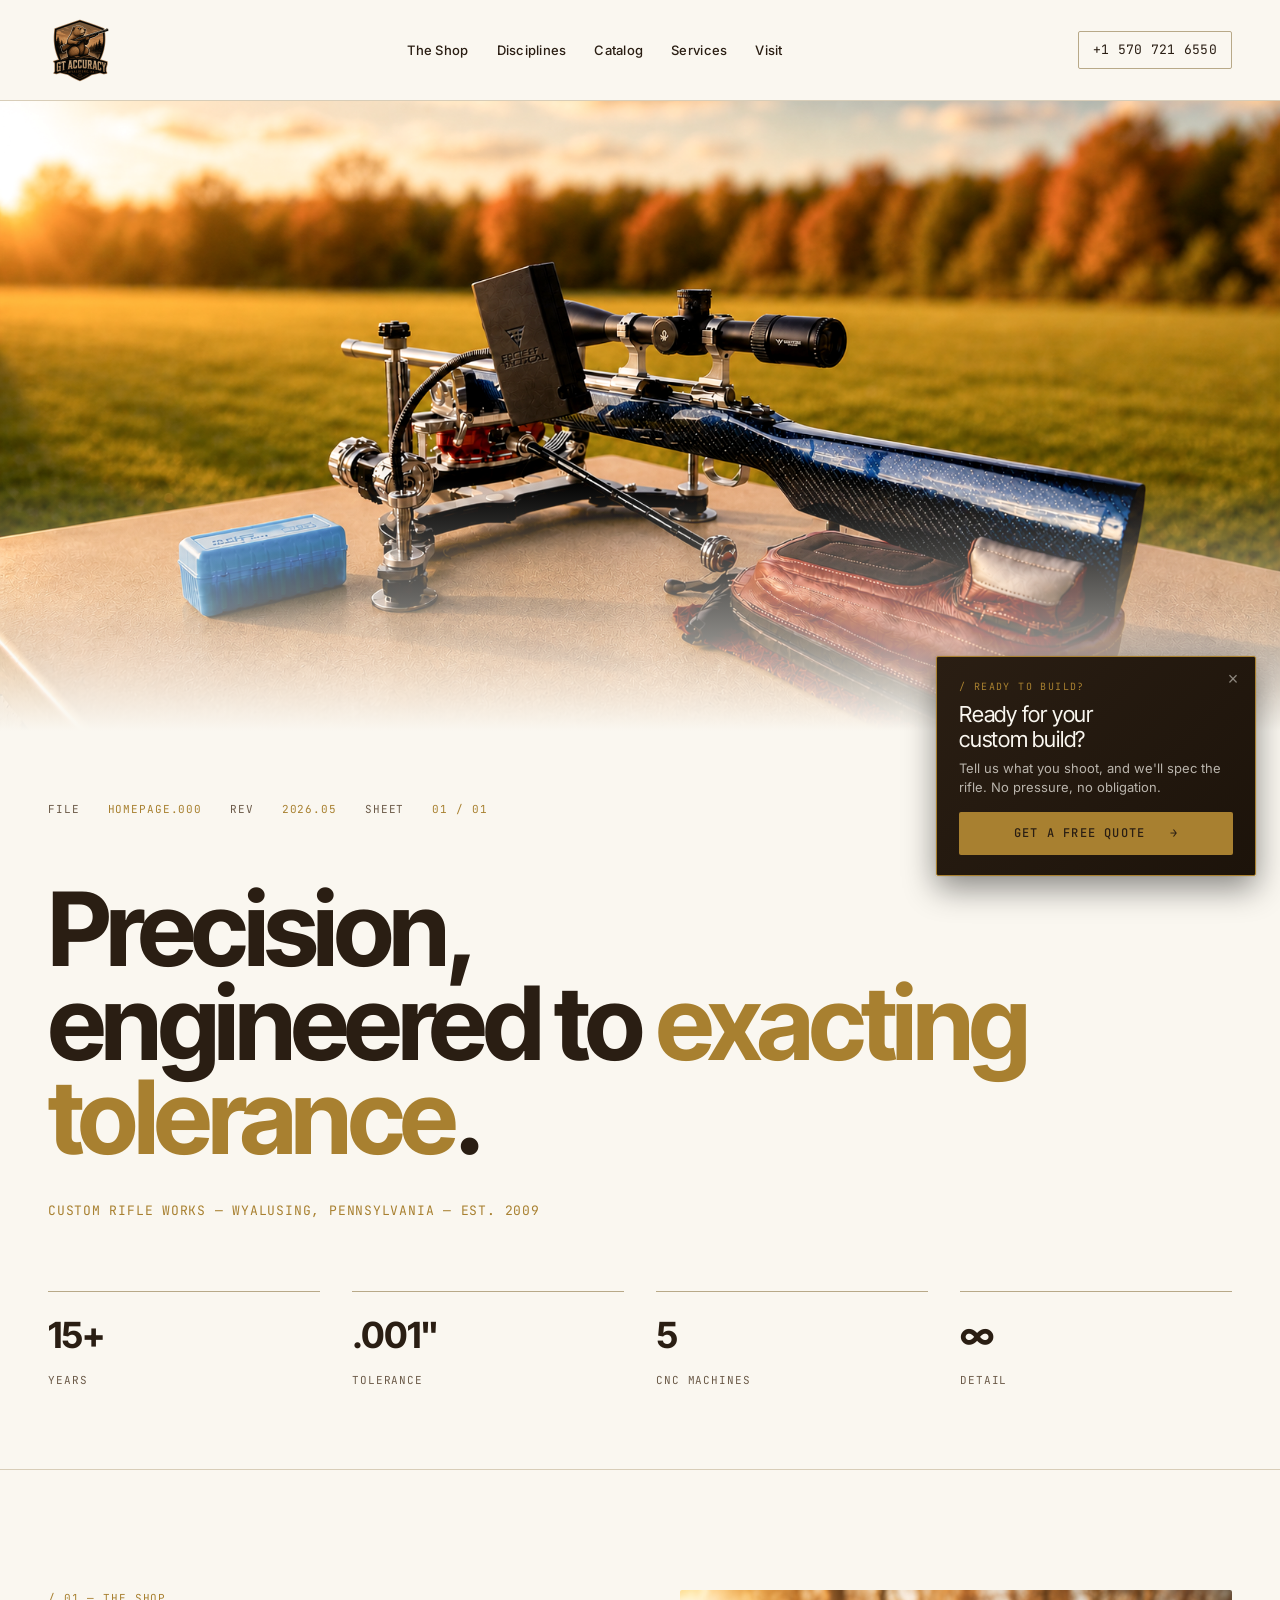
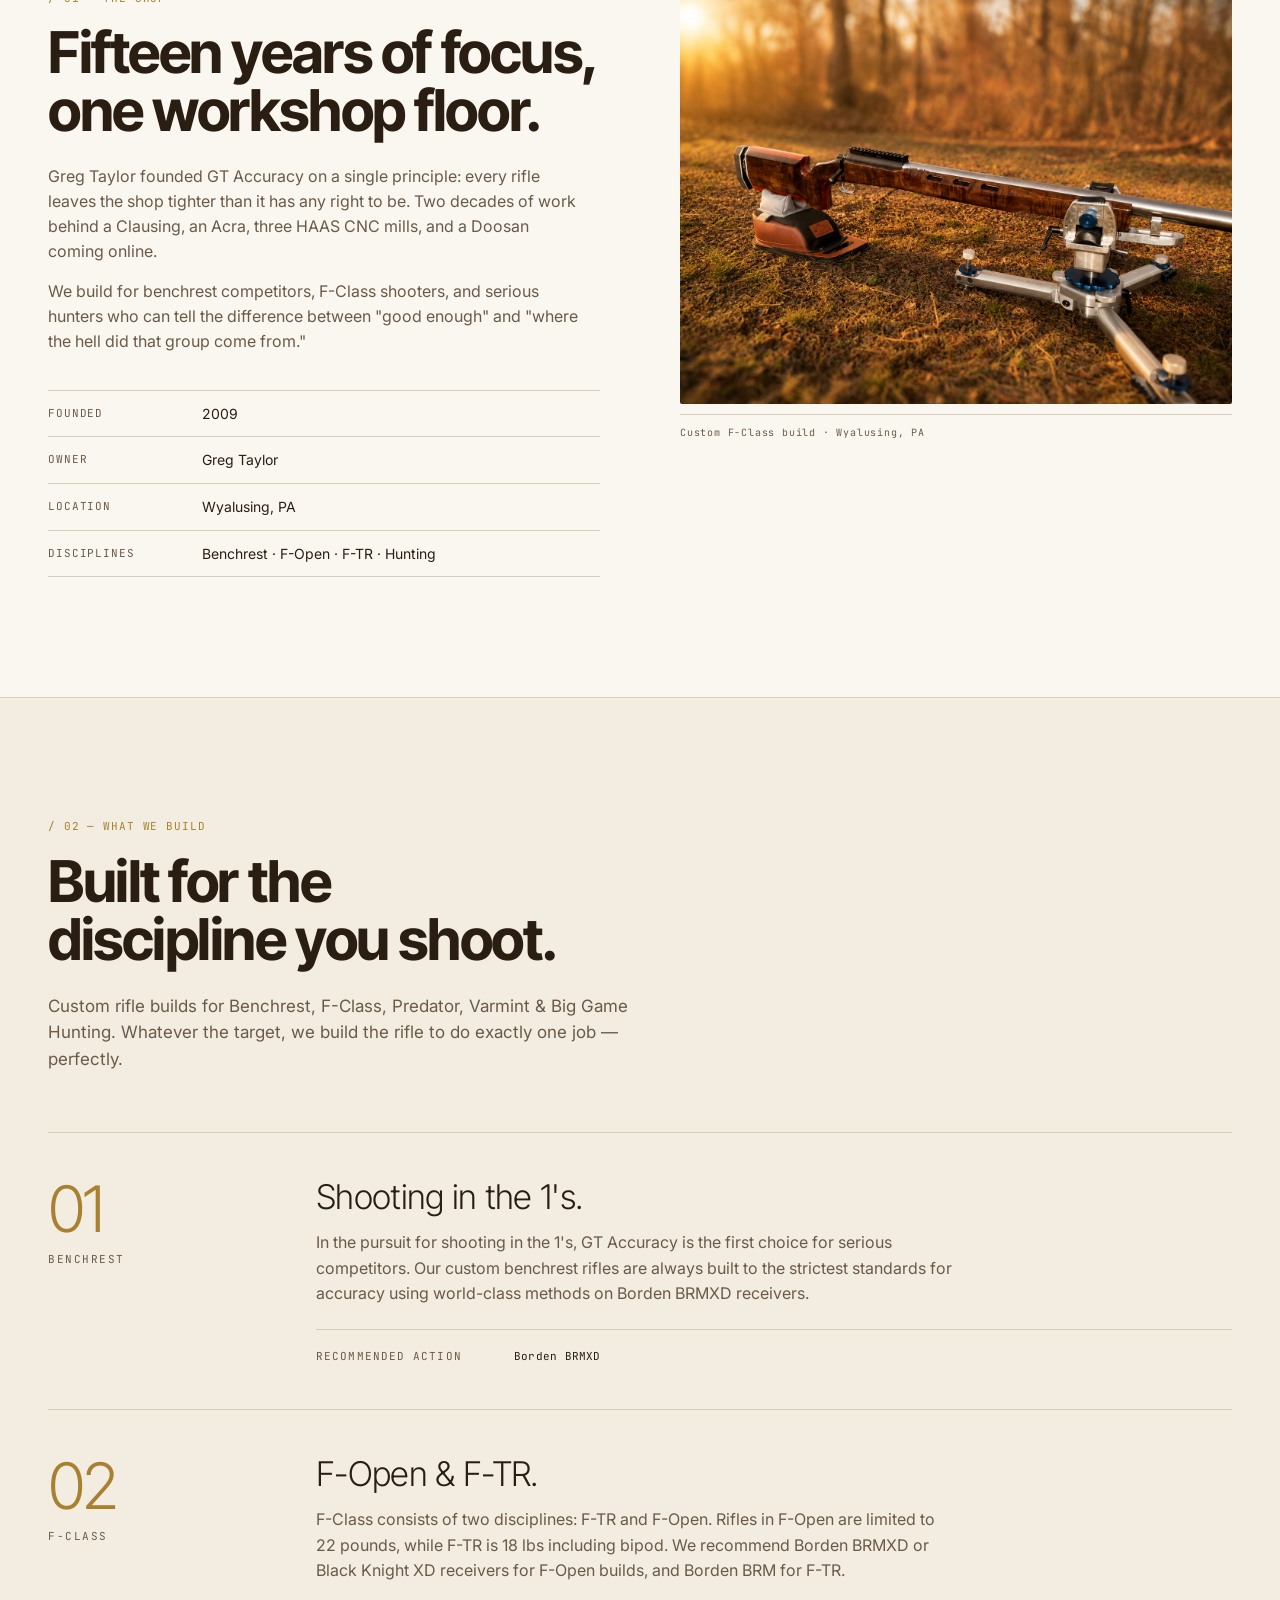
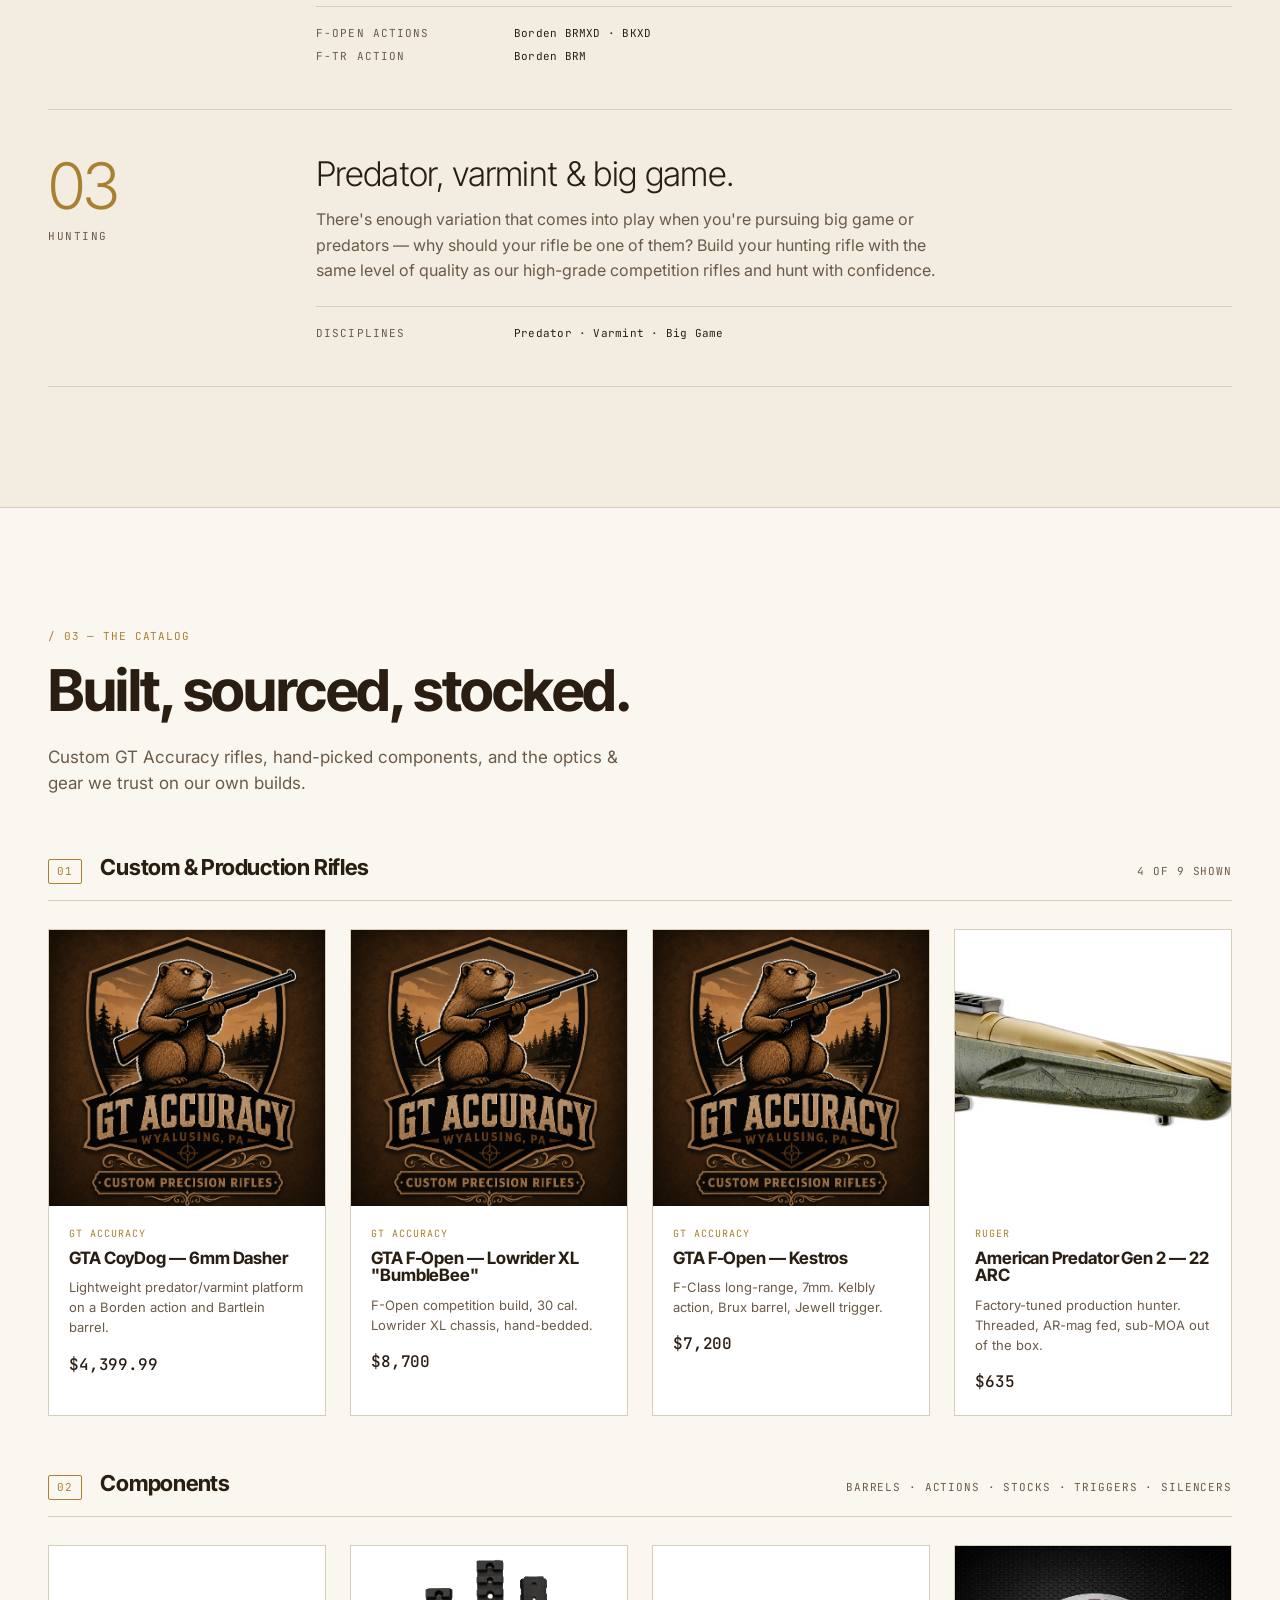
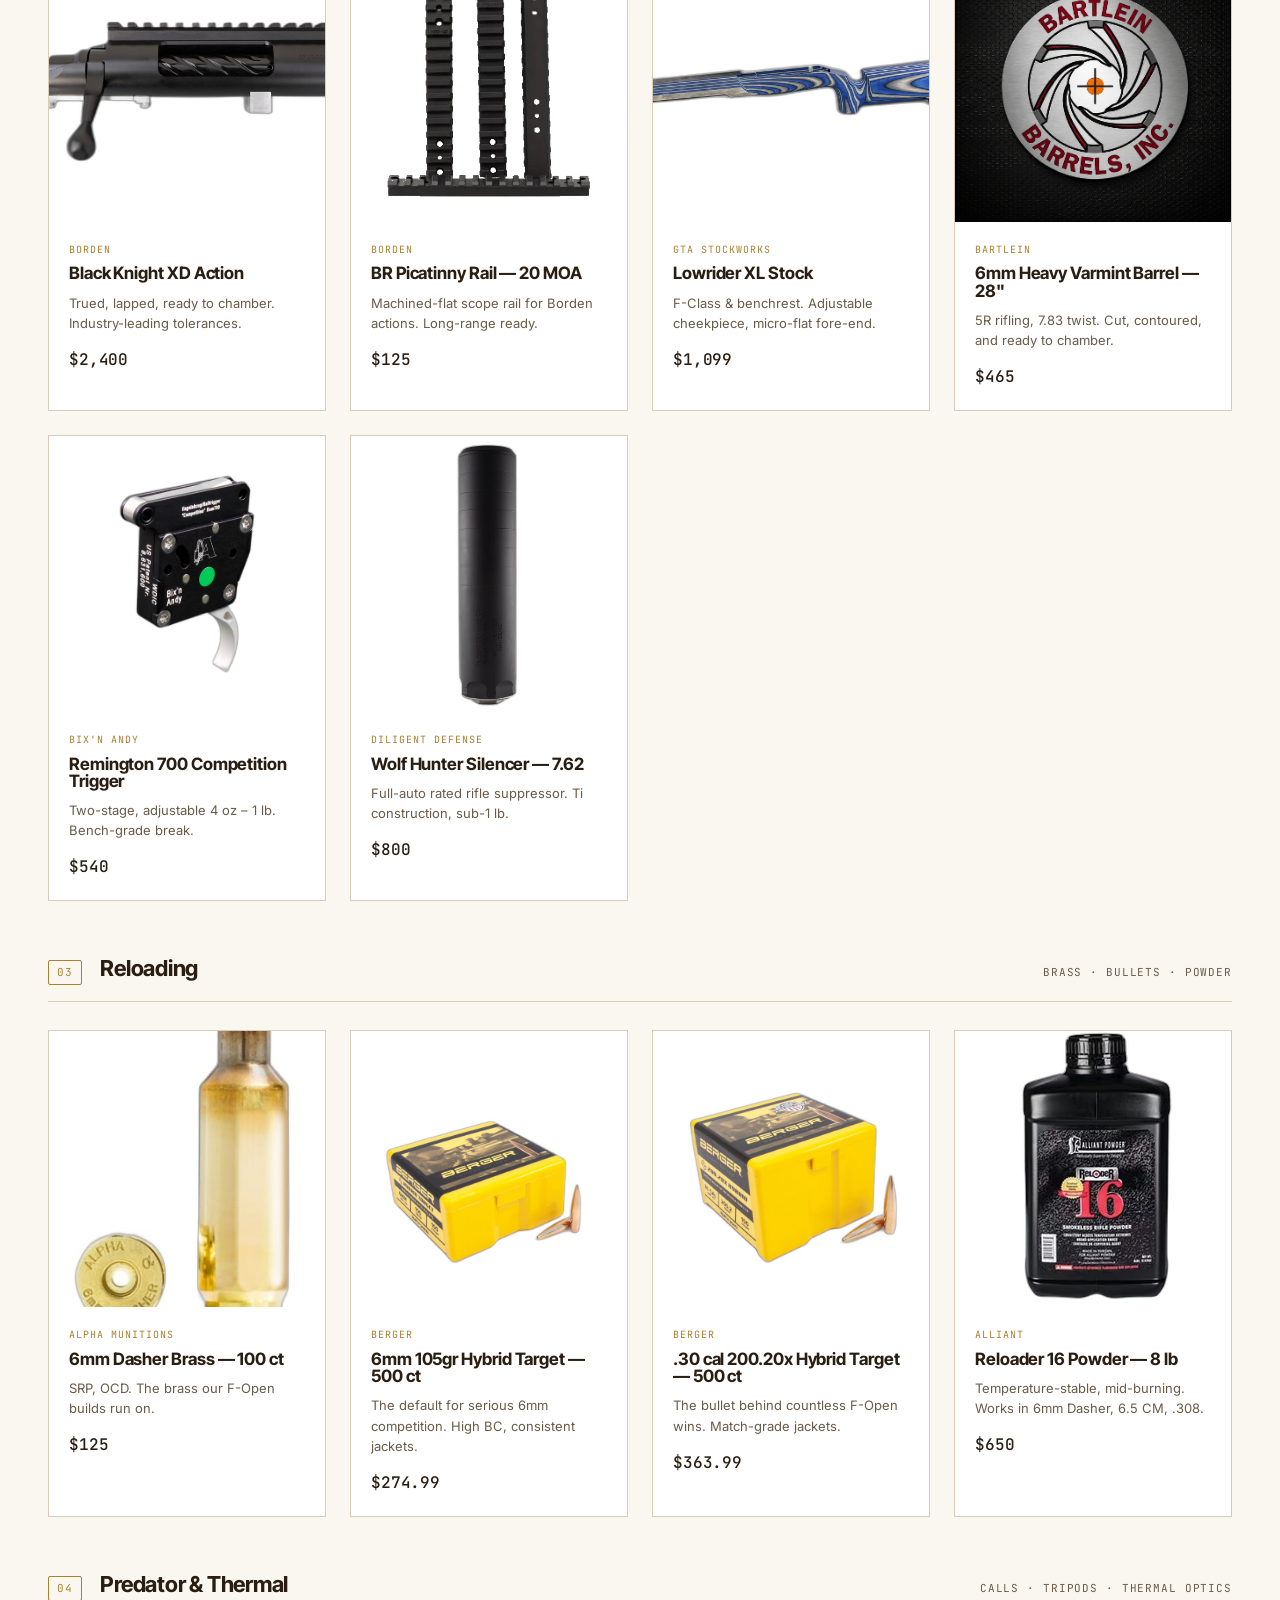
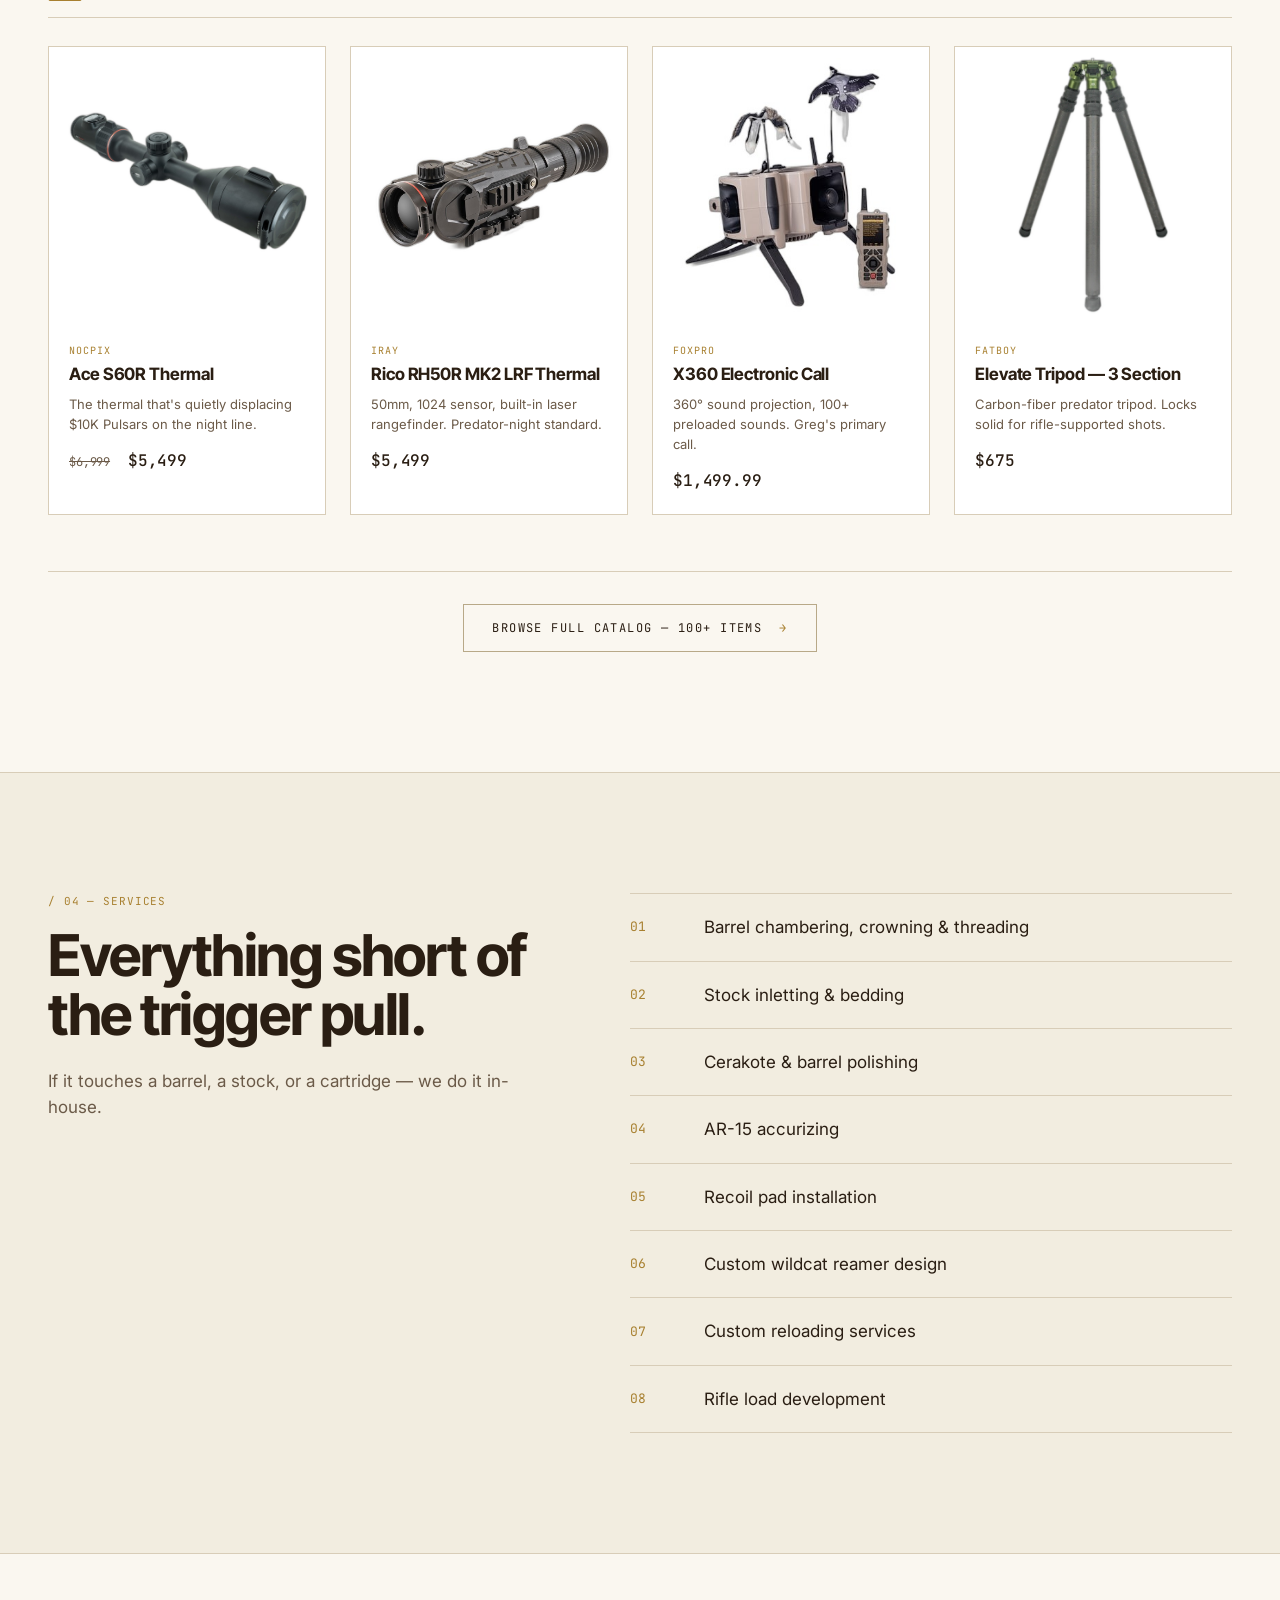
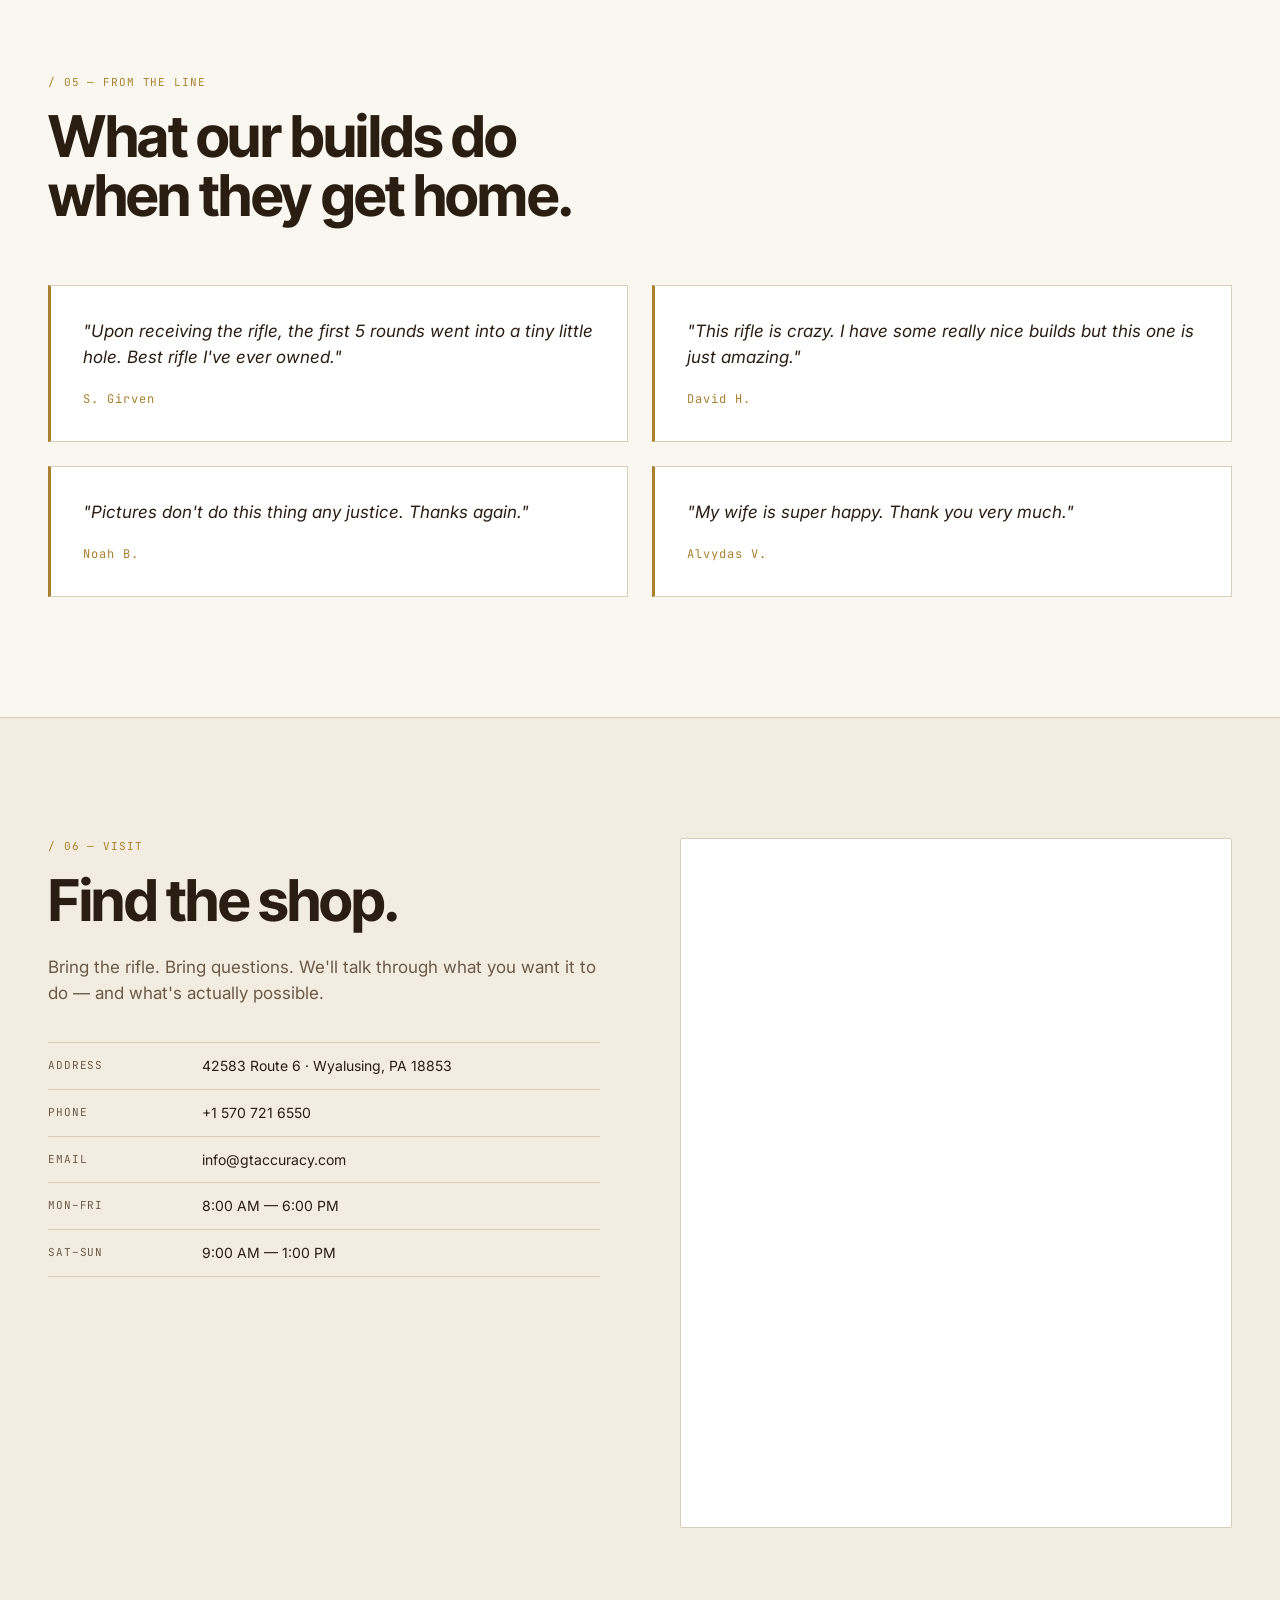
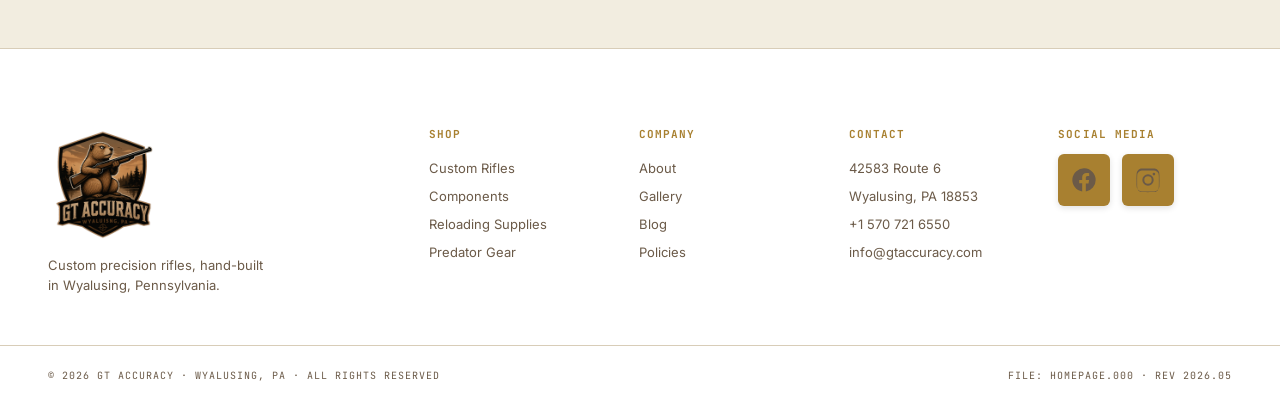
==== commit 4369f7ab: "Move social icons to dedicated SOCIAL MEDIA footer column - New 4th column in footer-cols next to CO" ====
--- a/index.html
+++ b/index.html
@@ -450,14 +450,6 @@
     <div class="footer-brand">
       <img src="assets/images/logo.png" alt="GT Accuracy" />
       <p>Custom precision rifles, hand-built in Wyalusing, Pennsylvania.</p>
-      <div class="footer-social">
-        <a href="https://www.facebook.com/gtaccuracy" target="_blank" rel="noopener" aria-label="GT Accuracy on Facebook">
-          <svg viewBox="0 0 24 24" fill="currentColor" aria-hidden="true"><path d="M12 2.04C6.5 2.04 2 6.53 2 12.06c0 5 3.66 9.15 8.44 9.9v-7H7.9v-2.9h2.54V9.85c0-2.51 1.49-3.89 3.78-3.89 1.09 0 2.23.19 2.23.19v2.47h-1.26c-1.24 0-1.63.77-1.63 1.56v1.88h2.78l-.45 2.9h-2.33v7a10 10 0 0 0 8.44-9.9c0-5.53-4.5-10.02-10-10.02z"/></svg>
-        </a>
-        <a href="https://www.instagram.com/gtaccuracy/" target="_blank" rel="noopener" aria-label="GT Accuracy on Instagram">
-          <svg viewBox="0 0 24 24" fill="currentColor" aria-hidden="true"><path d="M12 2.16c3.2 0 3.58 0 4.85.07 1.17.05 1.8.25 2.23.41.56.22.96.48 1.38.9.42.42.68.82.9 1.38.16.43.36 1.06.41 2.23.06 1.27.07 1.65.07 4.85 0 3.2 0 3.58-.07 4.85-.05 1.17-.25 1.8-.41 2.23-.22.56-.48.96-.9 1.38-.42.42-.82.68-1.38.9-.43.16-1.06.36-2.23.41-1.27.06-1.65.07-4.85.07-3.2 0-3.58 0-4.85-.07-1.17-.05-1.8-.25-2.23-.41a3.7 3.7 0 0 1-1.38-.9 3.7 3.7 0 0 1-.9-1.38c-.16-.43-.36-1.06-.41-2.23-.06-1.27-.07-1.65-.07-4.85 0-3.2 0-3.58.07-4.85.05-1.17.25-1.8.41-2.23.22-.56.48-.96.9-1.38.42-.42.82-.68 1.38-.9.43-.16 1.06-.36 2.23-.41C8.42 2.17 8.8 2.16 12 2.16zm0 1.62c-3.14 0-3.5 0-4.74.07-1.07.05-1.65.23-2.04.38a3.4 3.4 0 0 0-1.27.82c-.39.39-.62.76-.82 1.27-.15.39-.33.97-.38 2.04-.06 1.24-.07 1.6-.07 4.74 0 3.14 0 3.5.07 4.74.05 1.07.23 1.65.38 2.04.2.51.43.88.82 1.27.39.39.76.62 1.27.82.39.15.97.33 2.04.38 1.24.06 1.6.07 4.74.07 3.14 0 3.5 0 4.74-.07 1.07-.05 1.65-.23 2.04-.38.51-.2.88-.43 1.27-.82.39-.39.62-.76.82-1.27.15-.39.33-.97.38-2.04.06-1.24.07-1.6.07-4.74 0-3.14 0-3.5-.07-4.74-.05-1.07-.23-1.65-.38-2.04a3.4 3.4 0 0 0-.82-1.27 3.4 3.4 0 0 0-1.27-.82c-.39-.15-.97-.33-2.04-.38-1.24-.06-1.6-.07-4.74-.07zM12 7.13a4.87 4.87 0 1 1 0 9.74 4.87 4.87 0 0 1 0-9.74zm0 8.04a3.17 3.17 0 1 0 0-6.34 3.17 3.17 0 0 0 0 6.34zm6.21-8.23a1.14 1.14 0 1 1-2.28 0 1.14 1.14 0 0 1 2.28 0z"/></svg>
-        </a>
-      </div>
     </div>
     <div class="footer-cols">
       <div>
@@ -476,6 +468,17 @@
           <li><a href="tel:5707216550">+1 570 721 6550</a></li>
           <li><a href="mailto:info@gtaccuracy.com">info@gtaccuracy.com</a></li>
         </ul>
+      </div>
+      <div class="footer-social-col">
+        <h5>SOCIAL MEDIA</h5>
+        <div class="footer-social">
+          <a href="https://www.facebook.com/gtaccuracy" target="_blank" rel="noopener" aria-label="GT Accuracy on Facebook">
+            <svg viewBox="0 0 24 24" fill="currentColor" aria-hidden="true"><path d="M22 12a10 10 0 1 0-11.56 9.88v-6.99H7.9v-2.89h2.54V9.85c0-2.51 1.49-3.89 3.78-3.89 1.09 0 2.23.2 2.23.2v2.46h-1.26c-1.24 0-1.63.77-1.63 1.56v1.88h2.78l-.45 2.89h-2.33v6.99A10 10 0 0 0 22 12z"/></svg>
+          </a>
+          <a href="https://www.instagram.com/gtaccuracy/" target="_blank" rel="noopener" aria-label="GT Accuracy on Instagram">
+            <svg viewBox="0 0 24 24" fill="currentColor" aria-hidden="true"><path d="M12 2.16c3.2 0 3.58 0 4.85.07 1.17.05 1.8.25 2.23.41.56.22.96.48 1.38.9.42.42.68.82.9 1.38.16.43.36 1.06.41 2.23.06 1.27.07 1.65.07 4.85 0 3.2 0 3.58-.07 4.85-.05 1.17-.25 1.8-.41 2.23-.22.56-.48.96-.9 1.38-.42.42-.82.68-1.38.9-.43.16-1.06.36-2.23.41-1.27.06-1.65.07-4.85.07-3.2 0-3.58 0-4.85-.07-1.17-.05-1.8-.25-2.23-.41a3.7 3.7 0 0 1-1.38-.9 3.7 3.7 0 0 1-.9-1.38c-.16-.43-.36-1.06-.41-2.23-.06-1.27-.07-1.65-.07-4.85 0-3.2 0-3.58.07-4.85.05-1.17.25-1.8.41-2.23.22-.56.48-.96.9-1.38.42-.42.82-.68 1.38-.9.43-.16 1.06-.36 2.23-.41C8.42 2.17 8.8 2.16 12 2.16zm0 1.62c-3.14 0-3.5 0-4.74.07-1.07.05-1.65.23-2.04.38a3.4 3.4 0 0 0-1.27.82c-.39.39-.62.76-.82 1.27-.15.39-.33.97-.38 2.04-.06 1.24-.07 1.6-.07 4.74 0 3.14 0 3.5.07 4.74.05 1.07.23 1.65.38 2.04.2.51.43.88.82 1.27.39.39.76.62 1.27.82.39.15.97.33 2.04.38 1.24.06 1.6.07 4.74.07 3.14 0 3.5 0 4.74-.07 1.07-.05 1.65-.23 2.04-.38.51-.2.88-.43 1.27-.82.39-.39.62-.76.82-1.27.15-.39.33-.97.38-2.04.06-1.24.07-1.6.07-4.74 0-3.14 0-3.5-.07-4.74-.05-1.07-.23-1.65-.38-2.04a3.4 3.4 0 0 0-.82-1.27 3.4 3.4 0 0 0-1.27-.82c-.39-.15-.97-.33-2.04-.38-1.24-.06-1.6-.07-4.74-.07zM12 7.13a4.87 4.87 0 1 1 0 9.74 4.87 4.87 0 0 1 0-9.74zm0 8.04a3.17 3.17 0 1 0 0-6.34 3.17 3.17 0 0 0 0 6.34zm6.21-8.23a1.14 1.14 0 1 1-2.28 0 1.14 1.14 0 0 1 2.28 0z"/></svg>
+          </a>
+        </div>
       </div>
     </div>
   </div>
--- a/style.css
+++ b/style.css
@@ -814,33 +814,40 @@
 }
 .footer-brand img { width: 110px; margin-bottom: 16px; }
 .footer-brand p { color: var(--muted); font-size: 13px; max-width: 220px; line-height: 1.55; }
+
 .footer-social {
   display: flex;
-  gap: 10px;
-  margin-top: 18px;
+  gap: 12px;
+  margin-top: 4px;
 }
 .footer-social a {
   display: inline-flex;
   align-items: center;
   justify-content: center;
-  width: 36px;
-  height: 36px;
-  border: 1px solid var(--rule-strong);
-  border-radius: 2px;
-  color: var(--muted);
-  transition: color 0.2s, border-color 0.2s, background 0.2s, transform 0.15s;
-}
-.footer-social svg { width: 16px; height: 16px; display: block; }
+  width: 52px;
+  height: 52px;
+  background: var(--accent);
+  color: #FFFFFF;
+  border-radius: 6px;
+  transition: background 0.2s, transform 0.15s, box-shadow 0.2s;
+  box-shadow: 0 2px 6px rgba(0, 0, 0, 0.12);
+}
+.footer-social svg { width: 28px; height: 28px; display: block; }
 .footer-social a:hover {
-  color: var(--accent);
-  border-color: var(--accent);
-  background: rgba(168, 128, 48, 0.06);
-  transform: translateY(-1px);
+  background: #C99A45;
+  transform: translateY(-2px);
+  box-shadow: 0 4px 12px rgba(168, 128, 48, 0.4);
 }
 .footer-cols {
   display: grid;
-  grid-template-columns: repeat(3, 1fr);
+  grid-template-columns: repeat(4, 1fr);
   gap: 36px;
+}
+@media (max-width: 900px) {
+  .footer-cols { grid-template-columns: repeat(2, 1fr); }
+}
+@media (max-width: 480px) {
+  .footer-cols { grid-template-columns: 1fr; }
 }
 .footer-cols h5 {
   font-family: "JetBrains Mono", monospace;
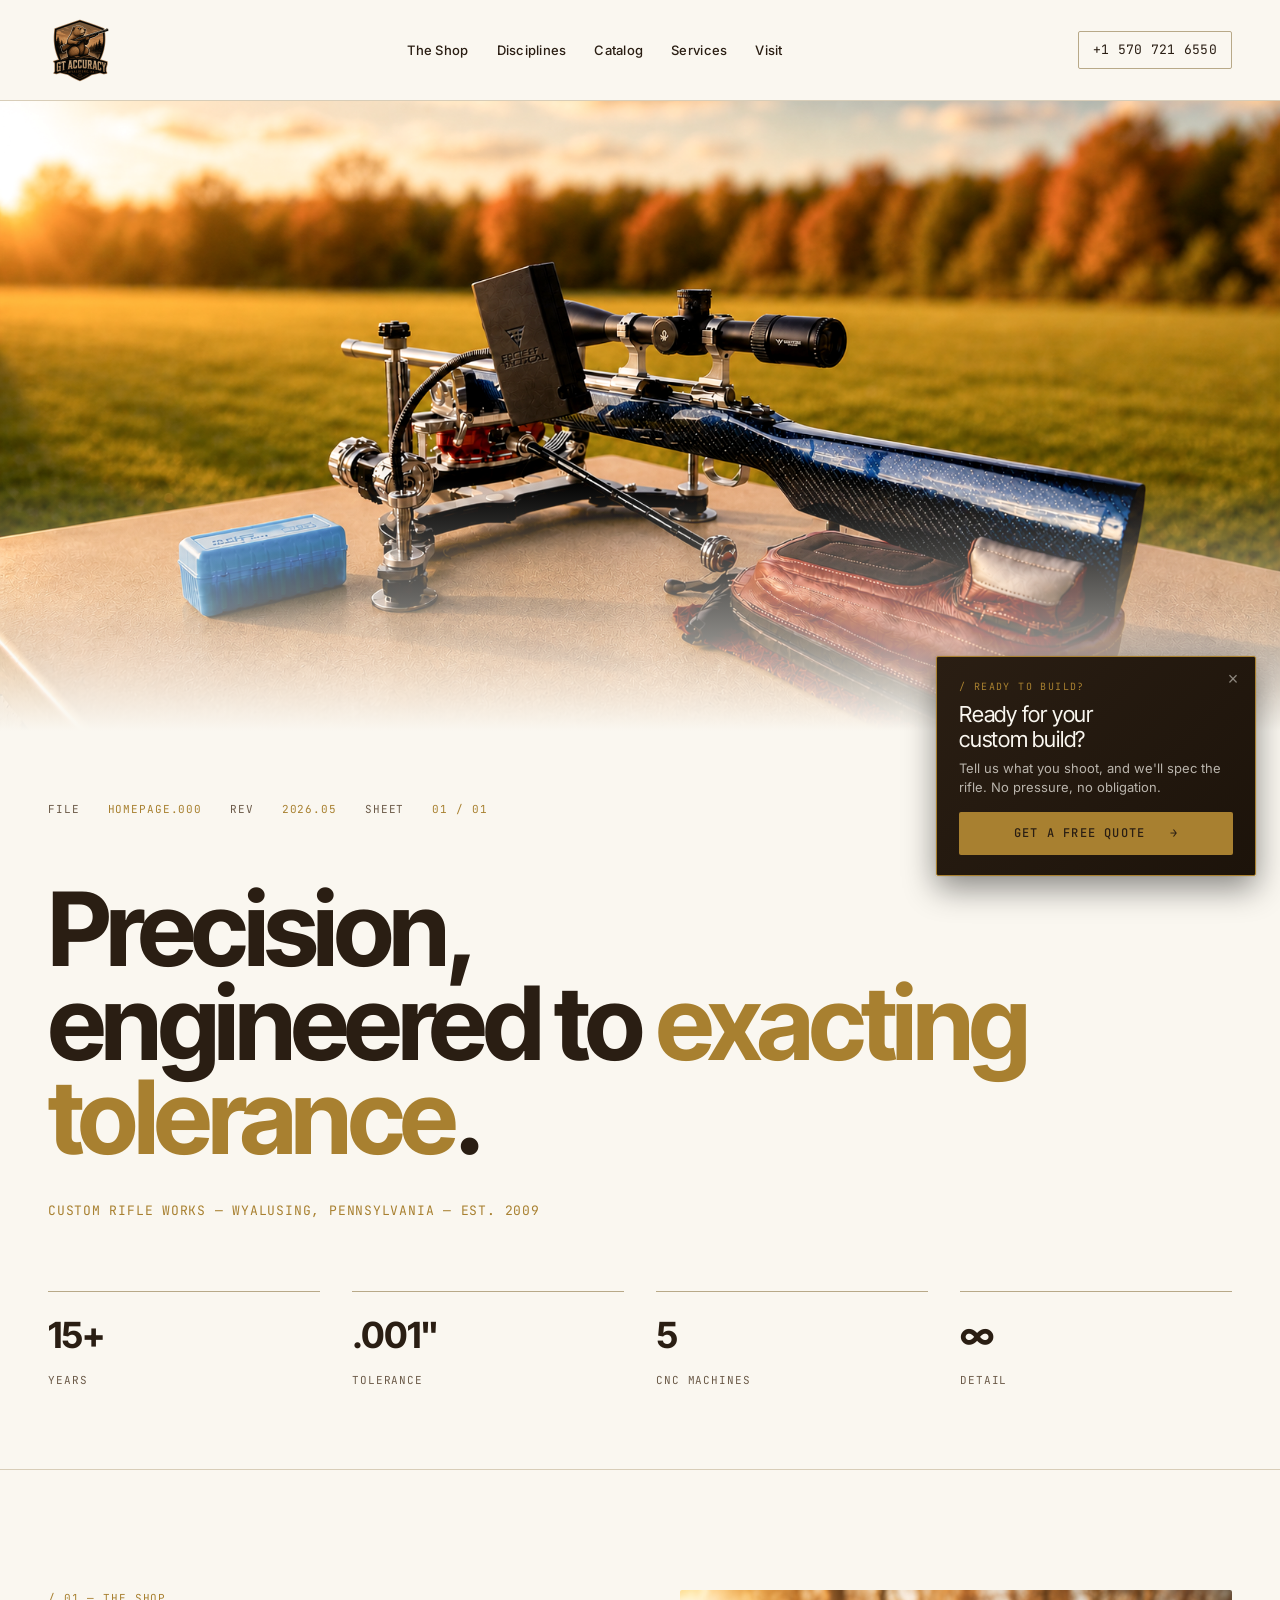
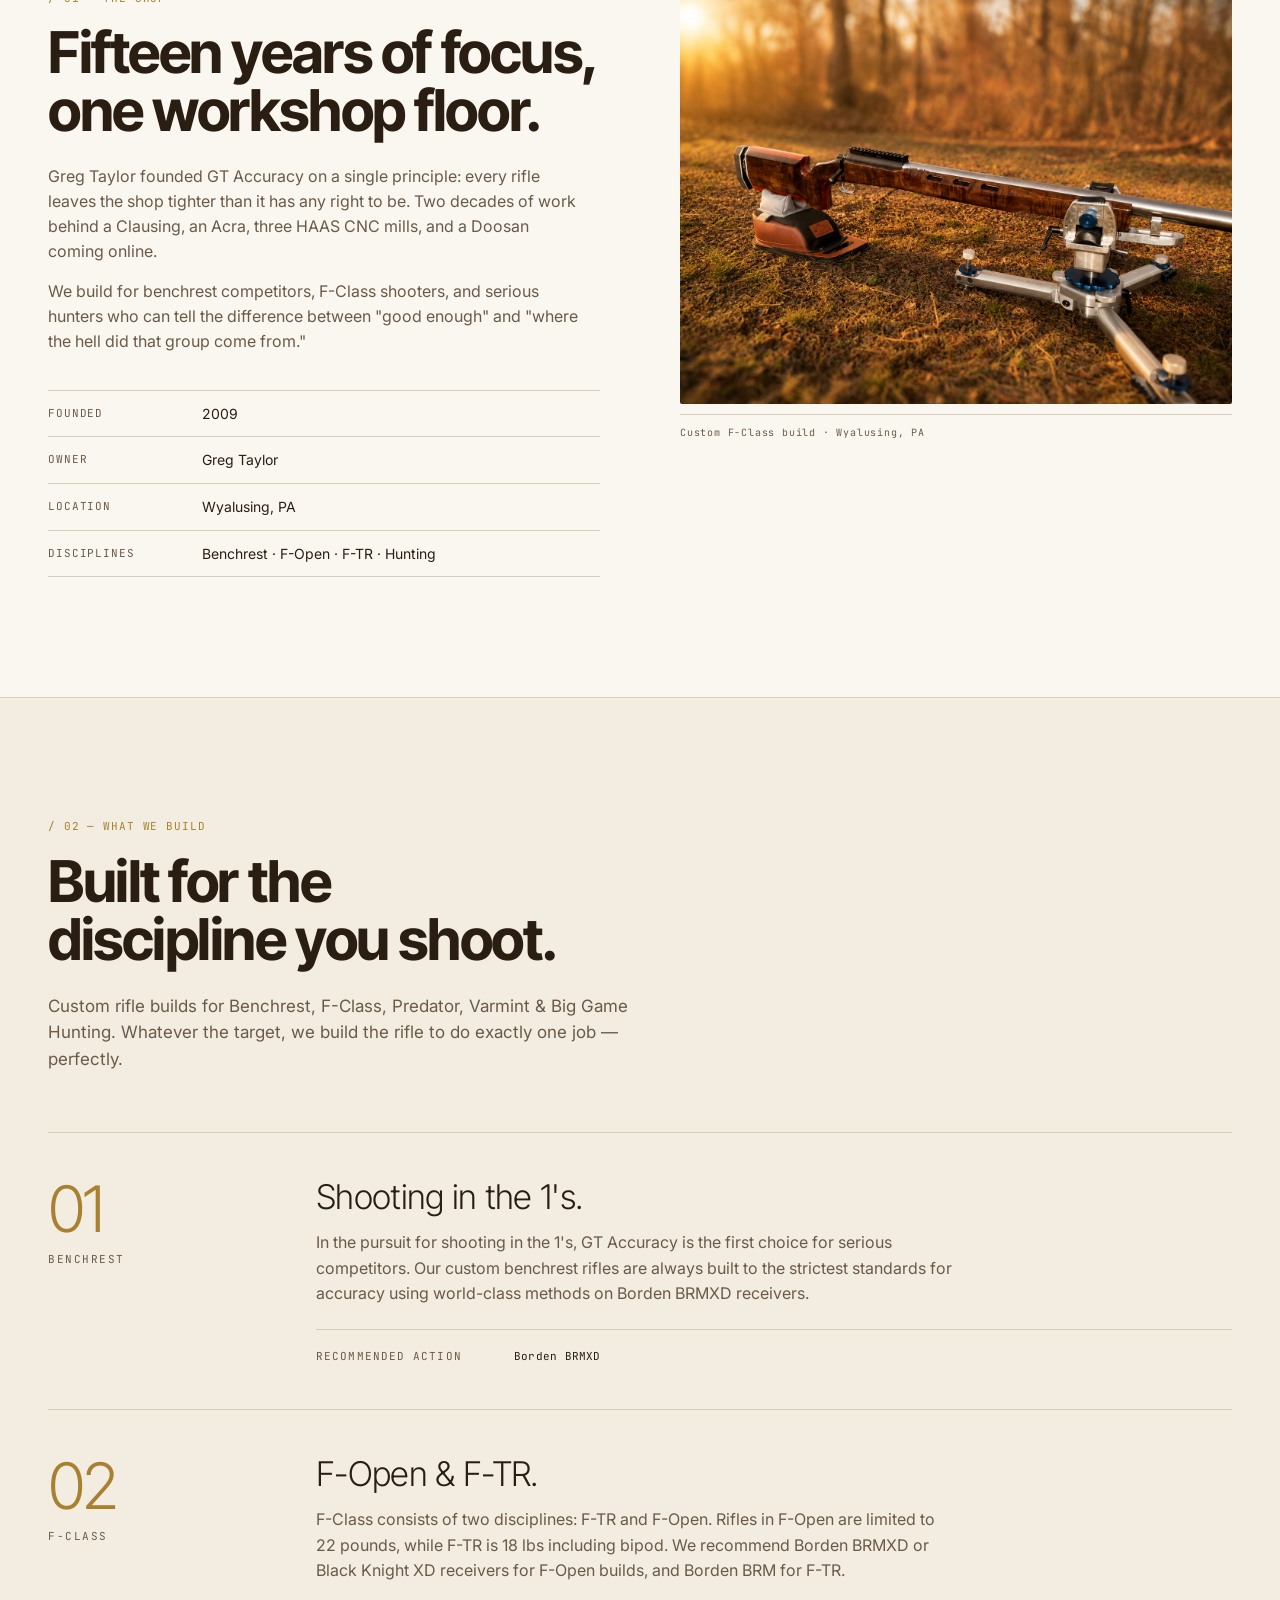
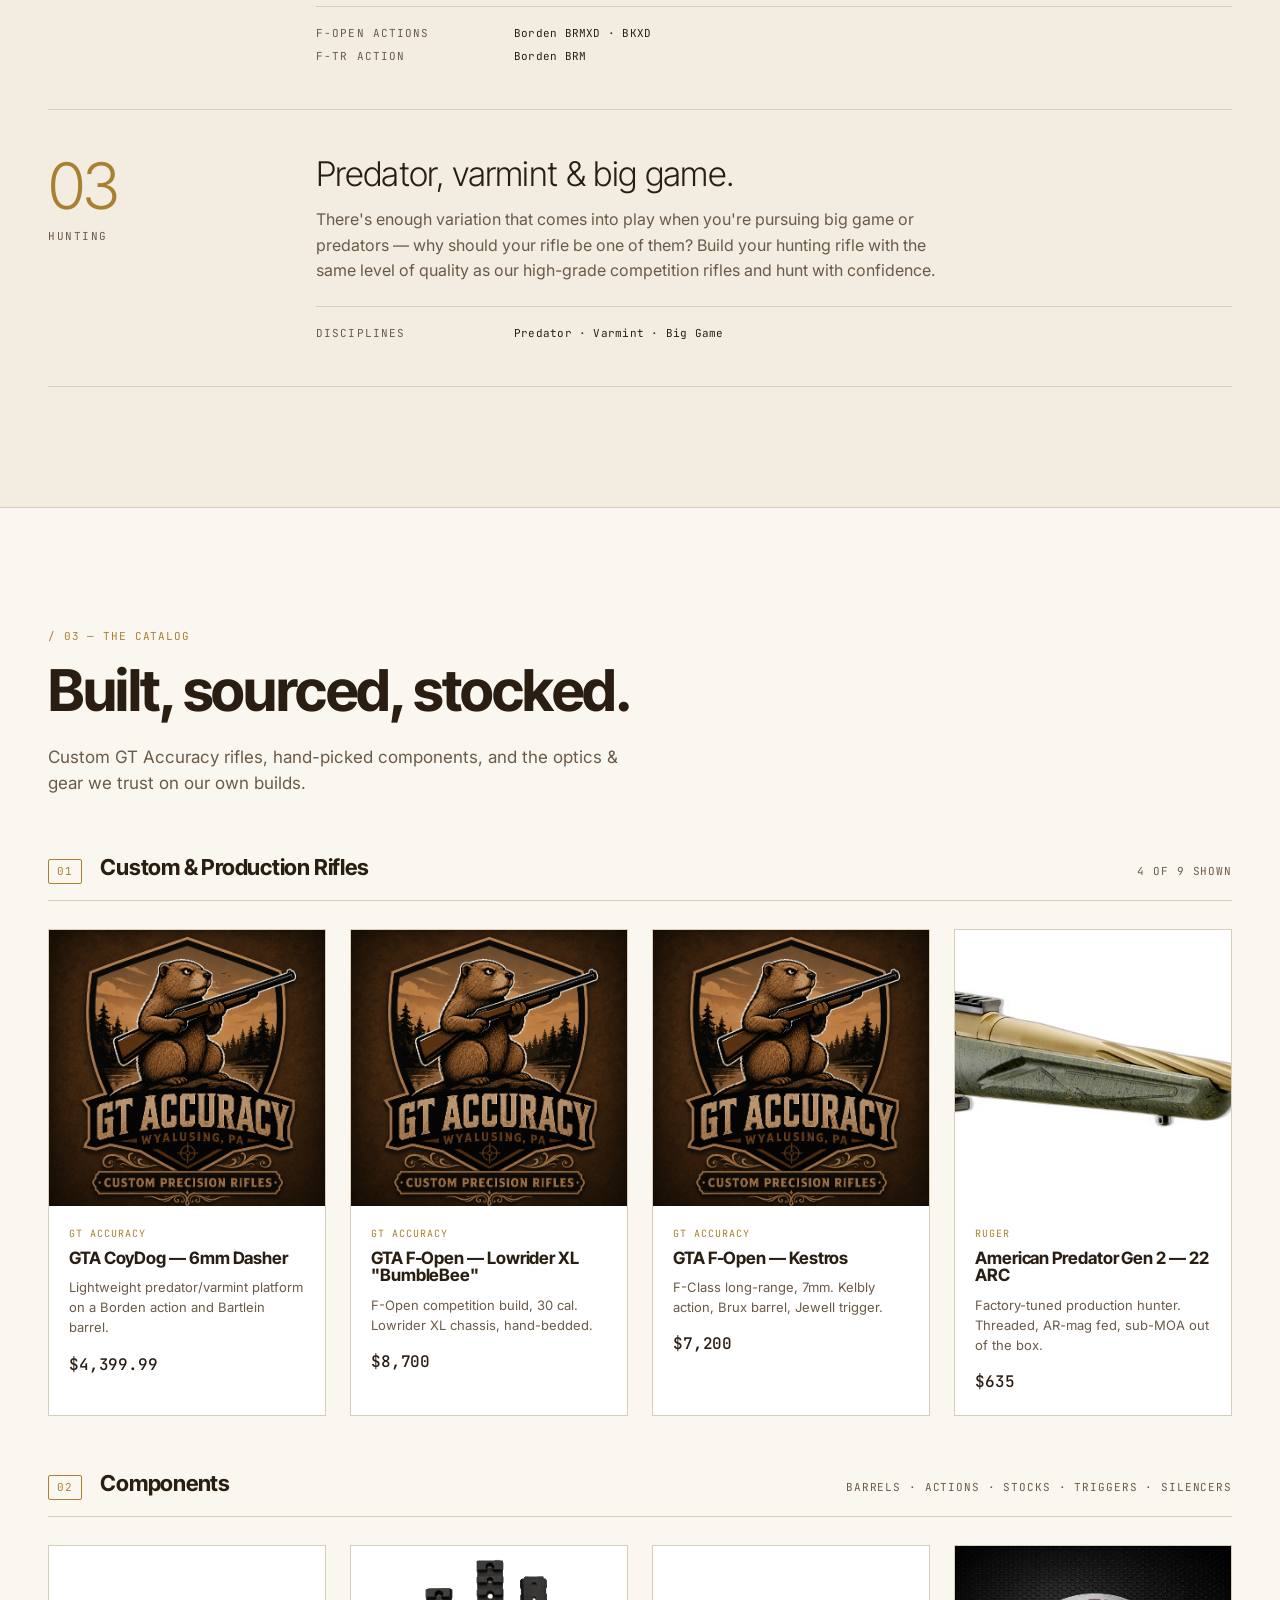
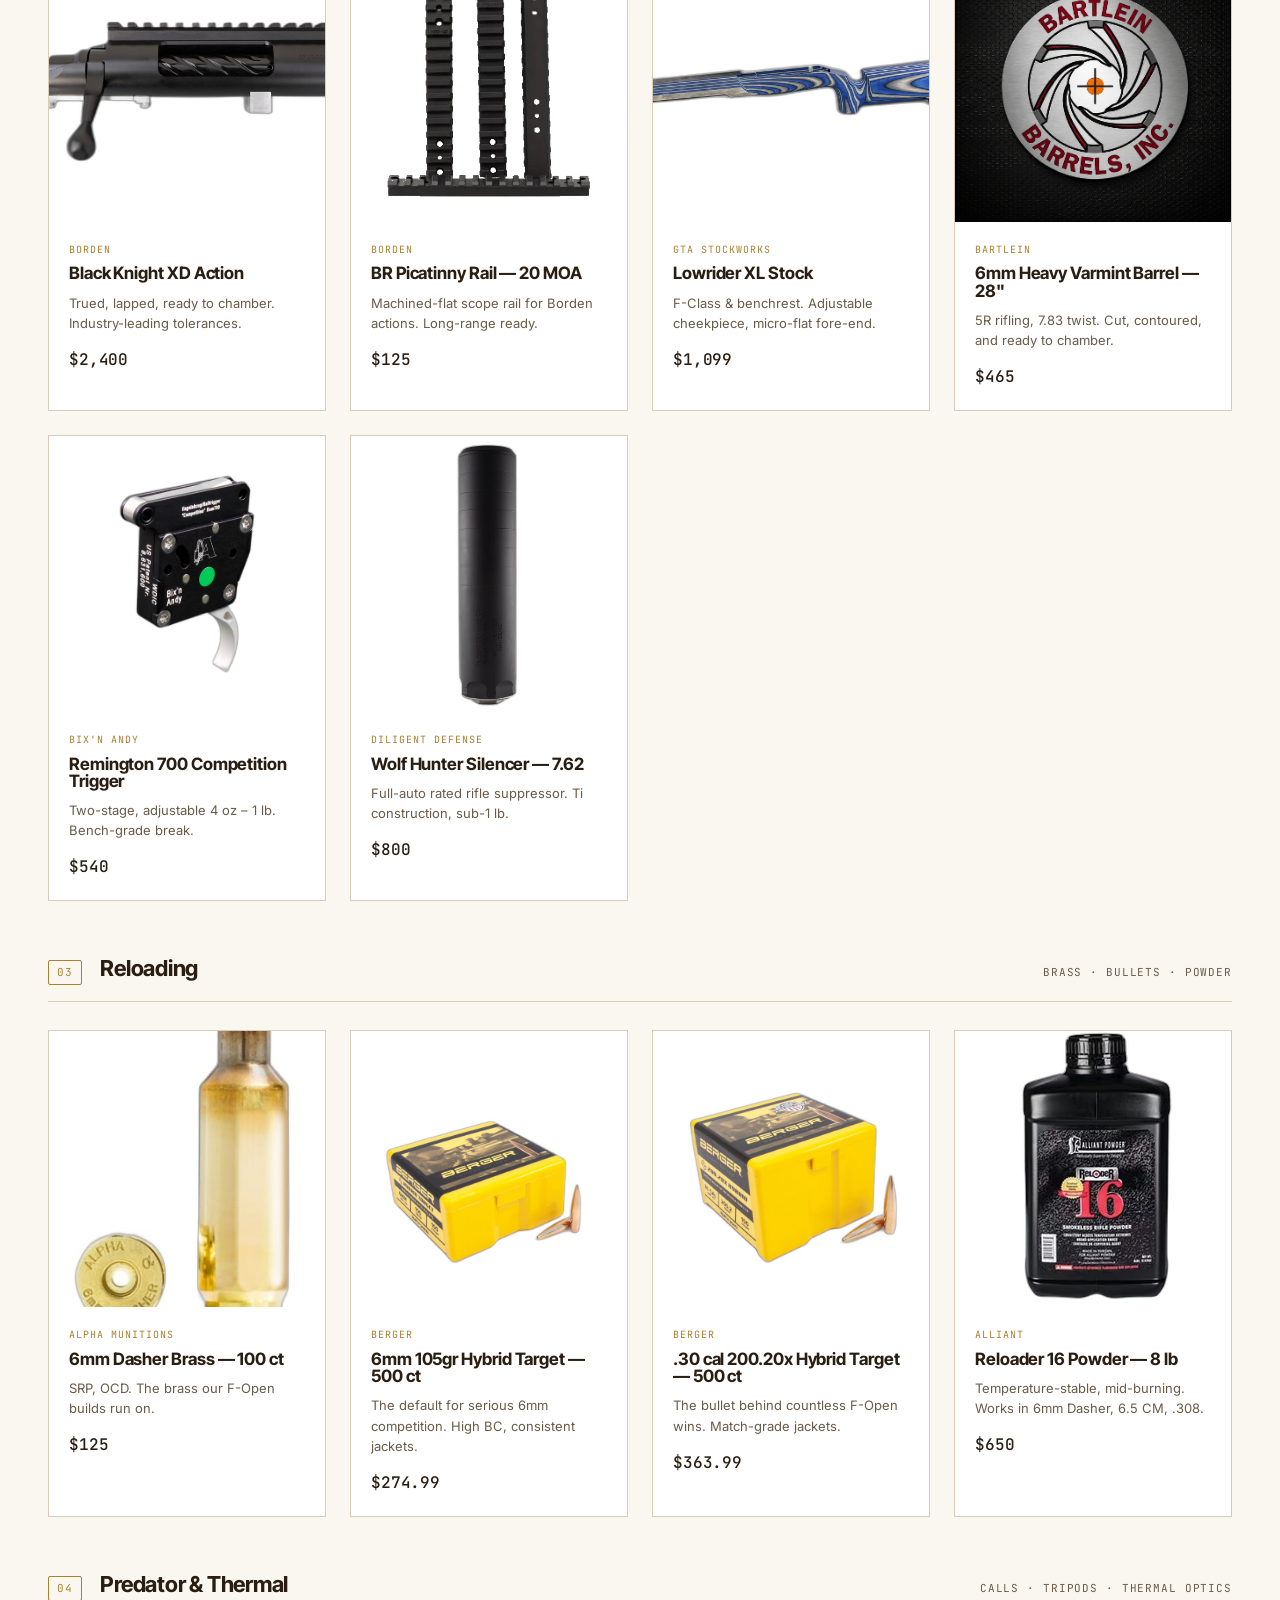
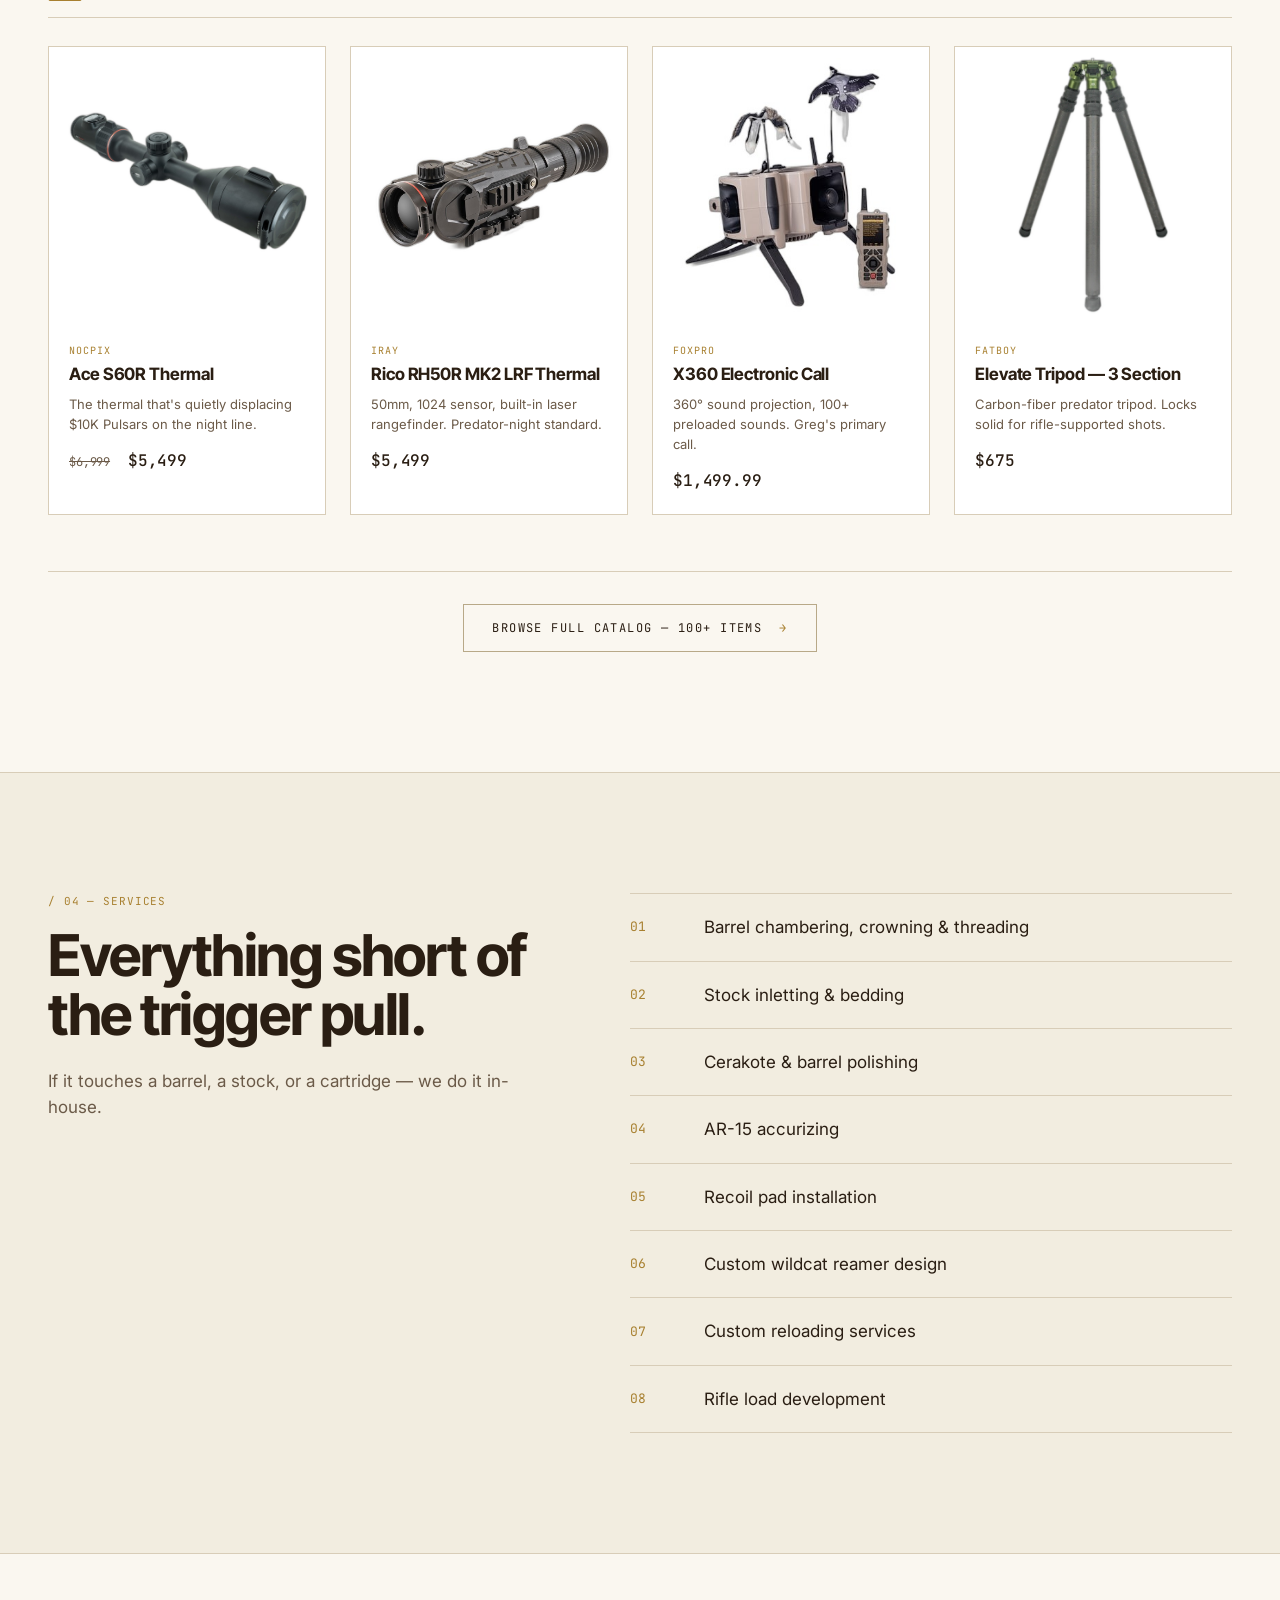
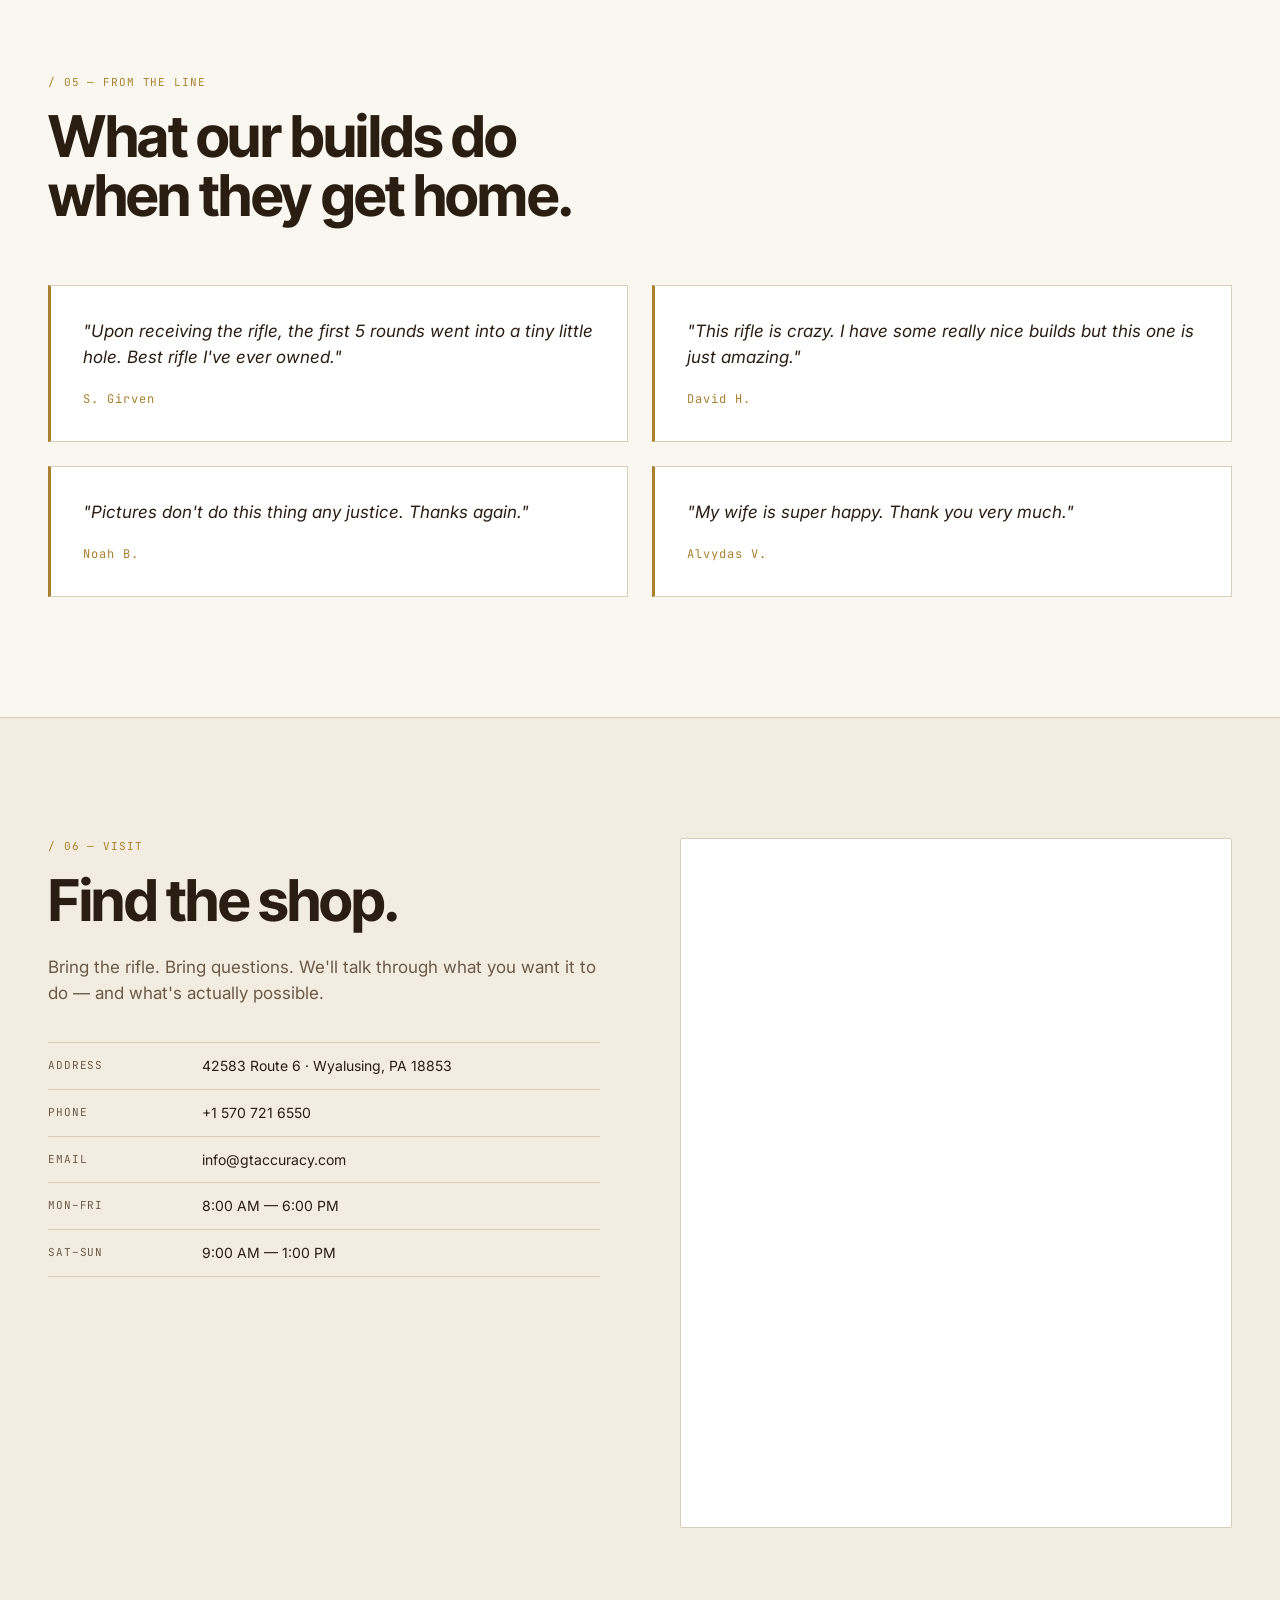
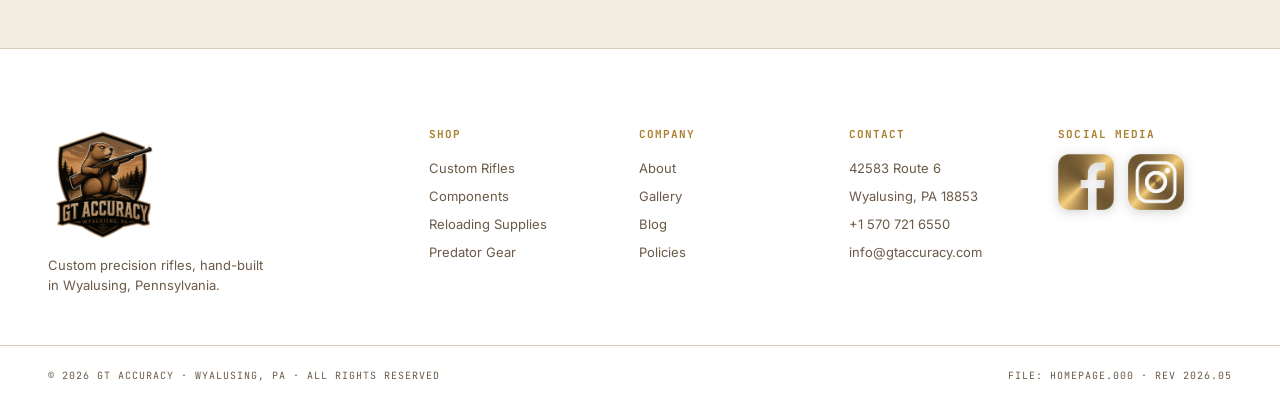
==== commit 9fd08d6a: "Use the gold Facebook + Instagram PNGs Replaces the brass-tile SVG icons with the user-provided gold" ====
--- a/index.html
+++ b/index.html
@@ -473,10 +473,10 @@
         <h5>SOCIAL MEDIA</h5>
         <div class="footer-social">
           <a href="https://www.facebook.com/gtaccuracy" target="_blank" rel="noopener" aria-label="GT Accuracy on Facebook">
-            <svg viewBox="0 0 24 24" fill="currentColor" aria-hidden="true"><path d="M22 12a10 10 0 1 0-11.56 9.88v-6.99H7.9v-2.89h2.54V9.85c0-2.51 1.49-3.89 3.78-3.89 1.09 0 2.23.2 2.23.2v2.46h-1.26c-1.24 0-1.63.77-1.63 1.56v1.88h2.78l-.45 2.89h-2.33v6.99A10 10 0 0 0 22 12z"/></svg>
+            <img src="assets/images/facebook-gold.png" alt="Facebook" />
           </a>
           <a href="https://www.instagram.com/gtaccuracy/" target="_blank" rel="noopener" aria-label="GT Accuracy on Instagram">
-            <svg viewBox="0 0 24 24" fill="currentColor" aria-hidden="true"><path d="M12 2.16c3.2 0 3.58 0 4.85.07 1.17.05 1.8.25 2.23.41.56.22.96.48 1.38.9.42.42.68.82.9 1.38.16.43.36 1.06.41 2.23.06 1.27.07 1.65.07 4.85 0 3.2 0 3.58-.07 4.85-.05 1.17-.25 1.8-.41 2.23-.22.56-.48.96-.9 1.38-.42.42-.82.68-1.38.9-.43.16-1.06.36-2.23.41-1.27.06-1.65.07-4.85.07-3.2 0-3.58 0-4.85-.07-1.17-.05-1.8-.25-2.23-.41a3.7 3.7 0 0 1-1.38-.9 3.7 3.7 0 0 1-.9-1.38c-.16-.43-.36-1.06-.41-2.23-.06-1.27-.07-1.65-.07-4.85 0-3.2 0-3.58.07-4.85.05-1.17.25-1.8.41-2.23.22-.56.48-.96.9-1.38.42-.42.82-.68 1.38-.9.43-.16 1.06-.36 2.23-.41C8.42 2.17 8.8 2.16 12 2.16zm0 1.62c-3.14 0-3.5 0-4.74.07-1.07.05-1.65.23-2.04.38a3.4 3.4 0 0 0-1.27.82c-.39.39-.62.76-.82 1.27-.15.39-.33.97-.38 2.04-.06 1.24-.07 1.6-.07 4.74 0 3.14 0 3.5.07 4.74.05 1.07.23 1.65.38 2.04.2.51.43.88.82 1.27.39.39.76.62 1.27.82.39.15.97.33 2.04.38 1.24.06 1.6.07 4.74.07 3.14 0 3.5 0 4.74-.07 1.07-.05 1.65-.23 2.04-.38.51-.2.88-.43 1.27-.82.39-.39.62-.76.82-1.27.15-.39.33-.97.38-2.04.06-1.24.07-1.6.07-4.74 0-3.14 0-3.5-.07-4.74-.05-1.07-.23-1.65-.38-2.04a3.4 3.4 0 0 0-.82-1.27 3.4 3.4 0 0 0-1.27-.82c-.39-.15-.97-.33-2.04-.38-1.24-.06-1.6-.07-4.74-.07zM12 7.13a4.87 4.87 0 1 1 0 9.74 4.87 4.87 0 0 1 0-9.74zm0 8.04a3.17 3.17 0 1 0 0-6.34 3.17 3.17 0 0 0 0 6.34zm6.21-8.23a1.14 1.14 0 1 1-2.28 0 1.14 1.14 0 0 1 2.28 0z"/></svg>
+            <img src="assets/images/instagram-gold.png" alt="Instagram" />
           </a>
         </div>
       </div>
--- a/style.css
+++ b/style.css
@@ -817,26 +817,26 @@
 
 .footer-social {
   display: flex;
-  gap: 12px;
+  gap: 14px;
   margin-top: 4px;
 }
 .footer-social a {
   display: inline-flex;
   align-items: center;
   justify-content: center;
-  width: 52px;
-  height: 52px;
-  background: var(--accent);
-  color: #FFFFFF;
-  border-radius: 6px;
-  transition: background 0.2s, transform 0.15s, box-shadow 0.2s;
-  box-shadow: 0 2px 6px rgba(0, 0, 0, 0.12);
-}
-.footer-social svg { width: 28px; height: 28px; display: block; }
+  transition: transform 0.15s, filter 0.2s;
+}
+.footer-social a img {
+  width: 56px;
+  height: 56px;
+  display: block;
+  filter: drop-shadow(0 2px 6px rgba(0, 0, 0, 0.18));
+}
 .footer-social a:hover {
-  background: #C99A45;
   transform: translateY(-2px);
-  box-shadow: 0 4px 12px rgba(168, 128, 48, 0.4);
+}
+.footer-social a:hover img {
+  filter: drop-shadow(0 4px 10px rgba(168, 128, 48, 0.45)) brightness(1.08);
 }
 .footer-cols {
   display: grid;
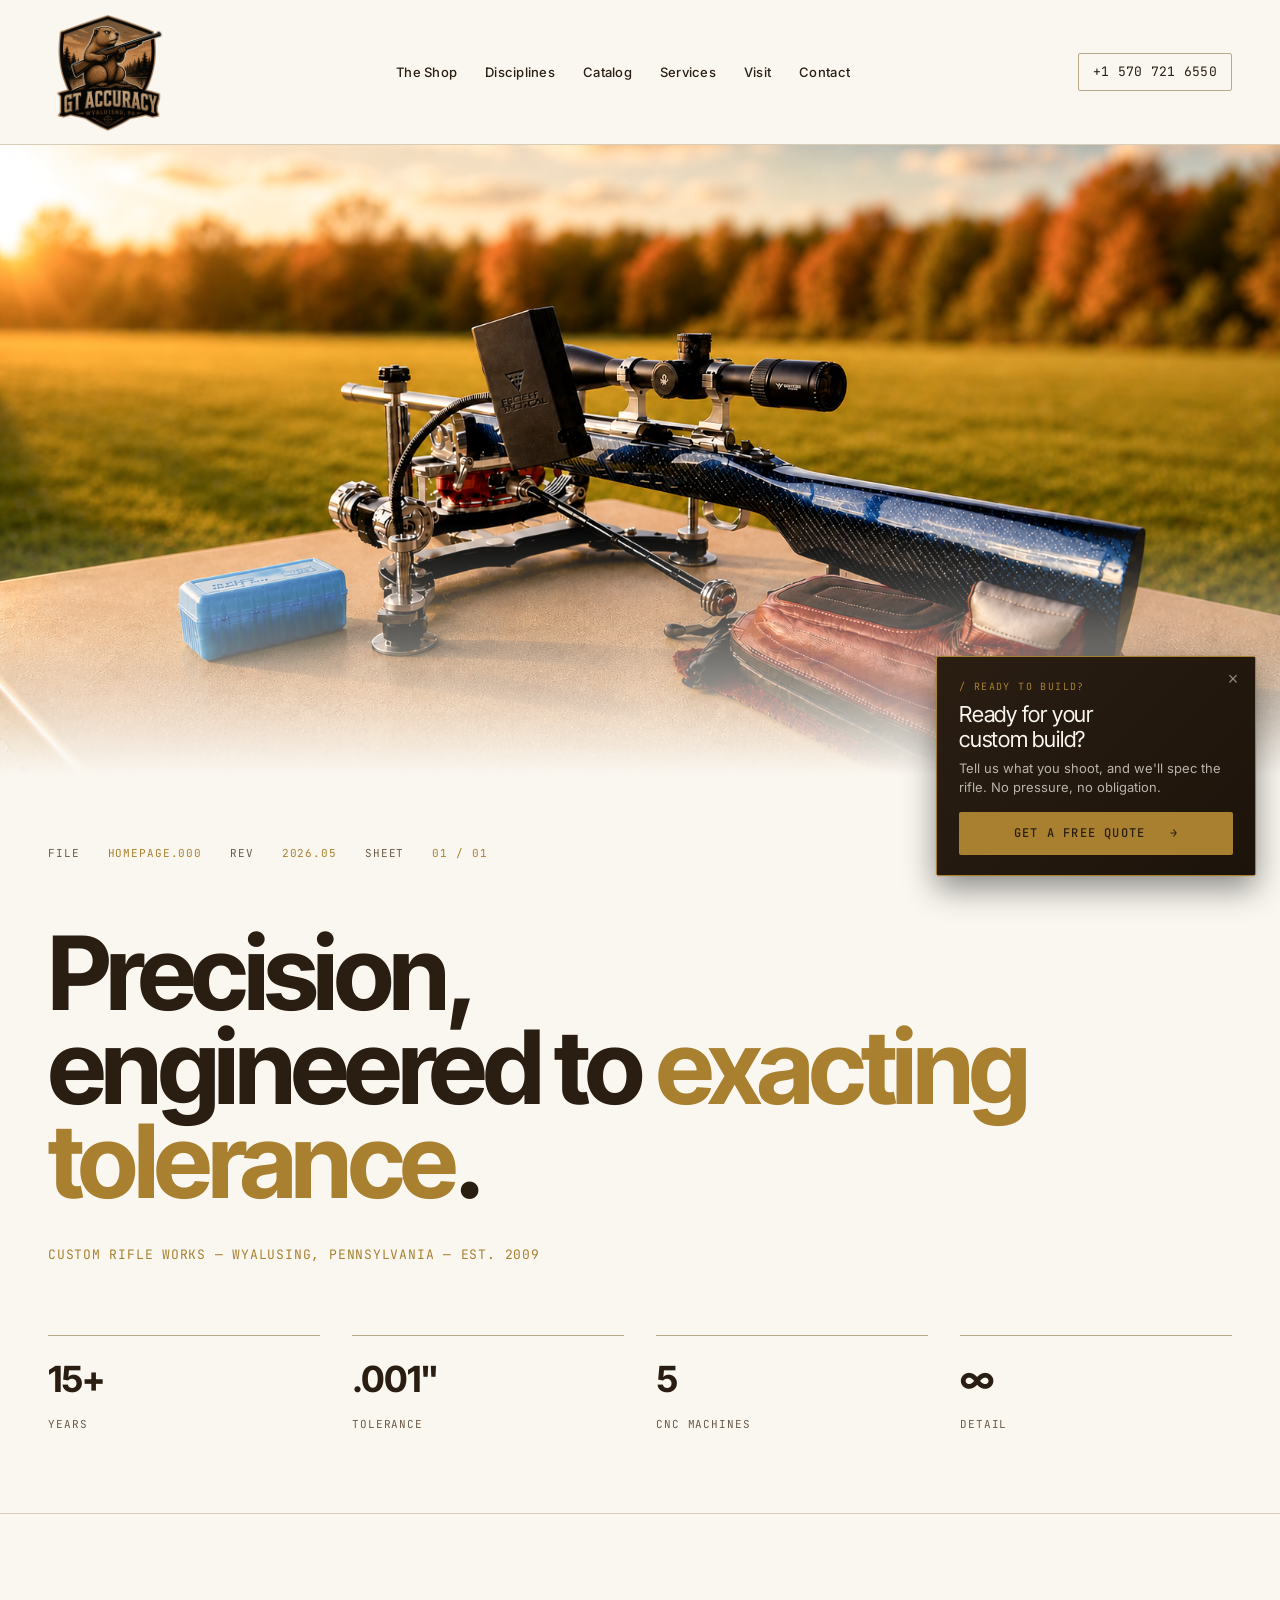
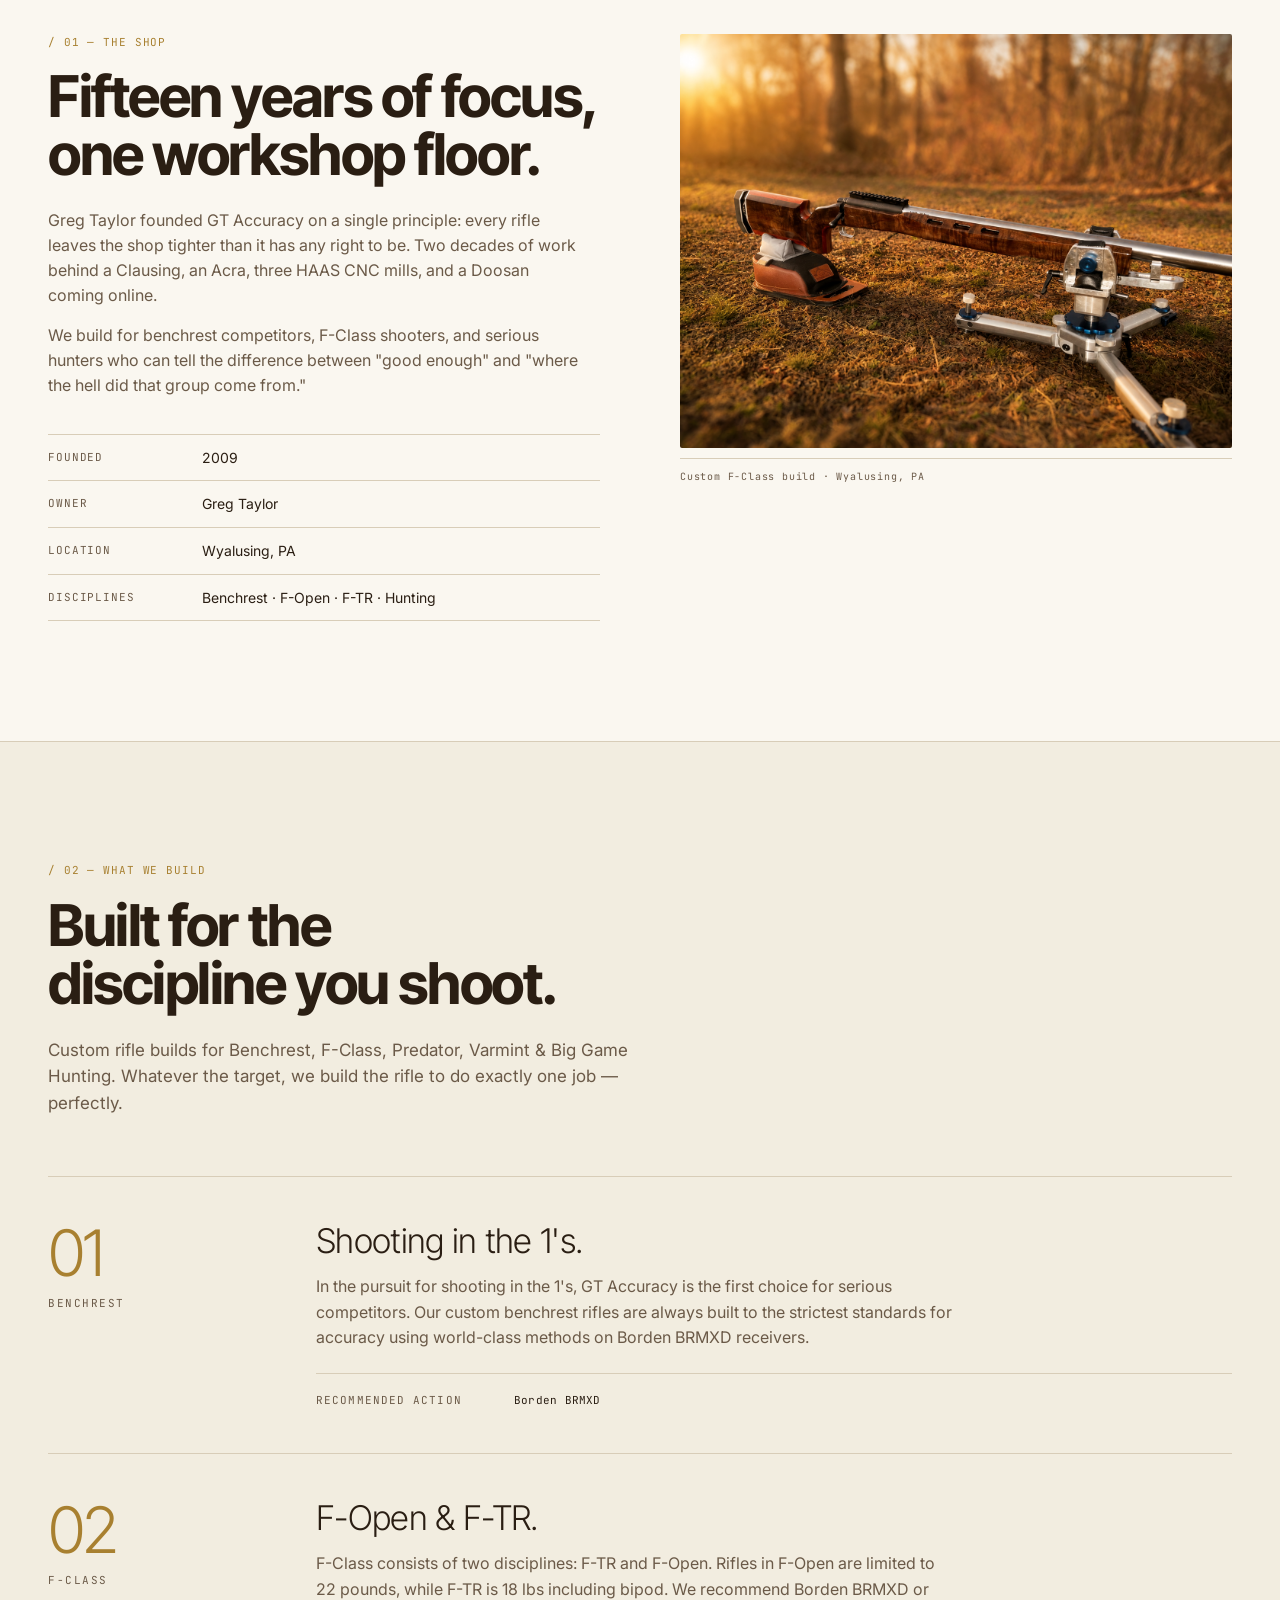
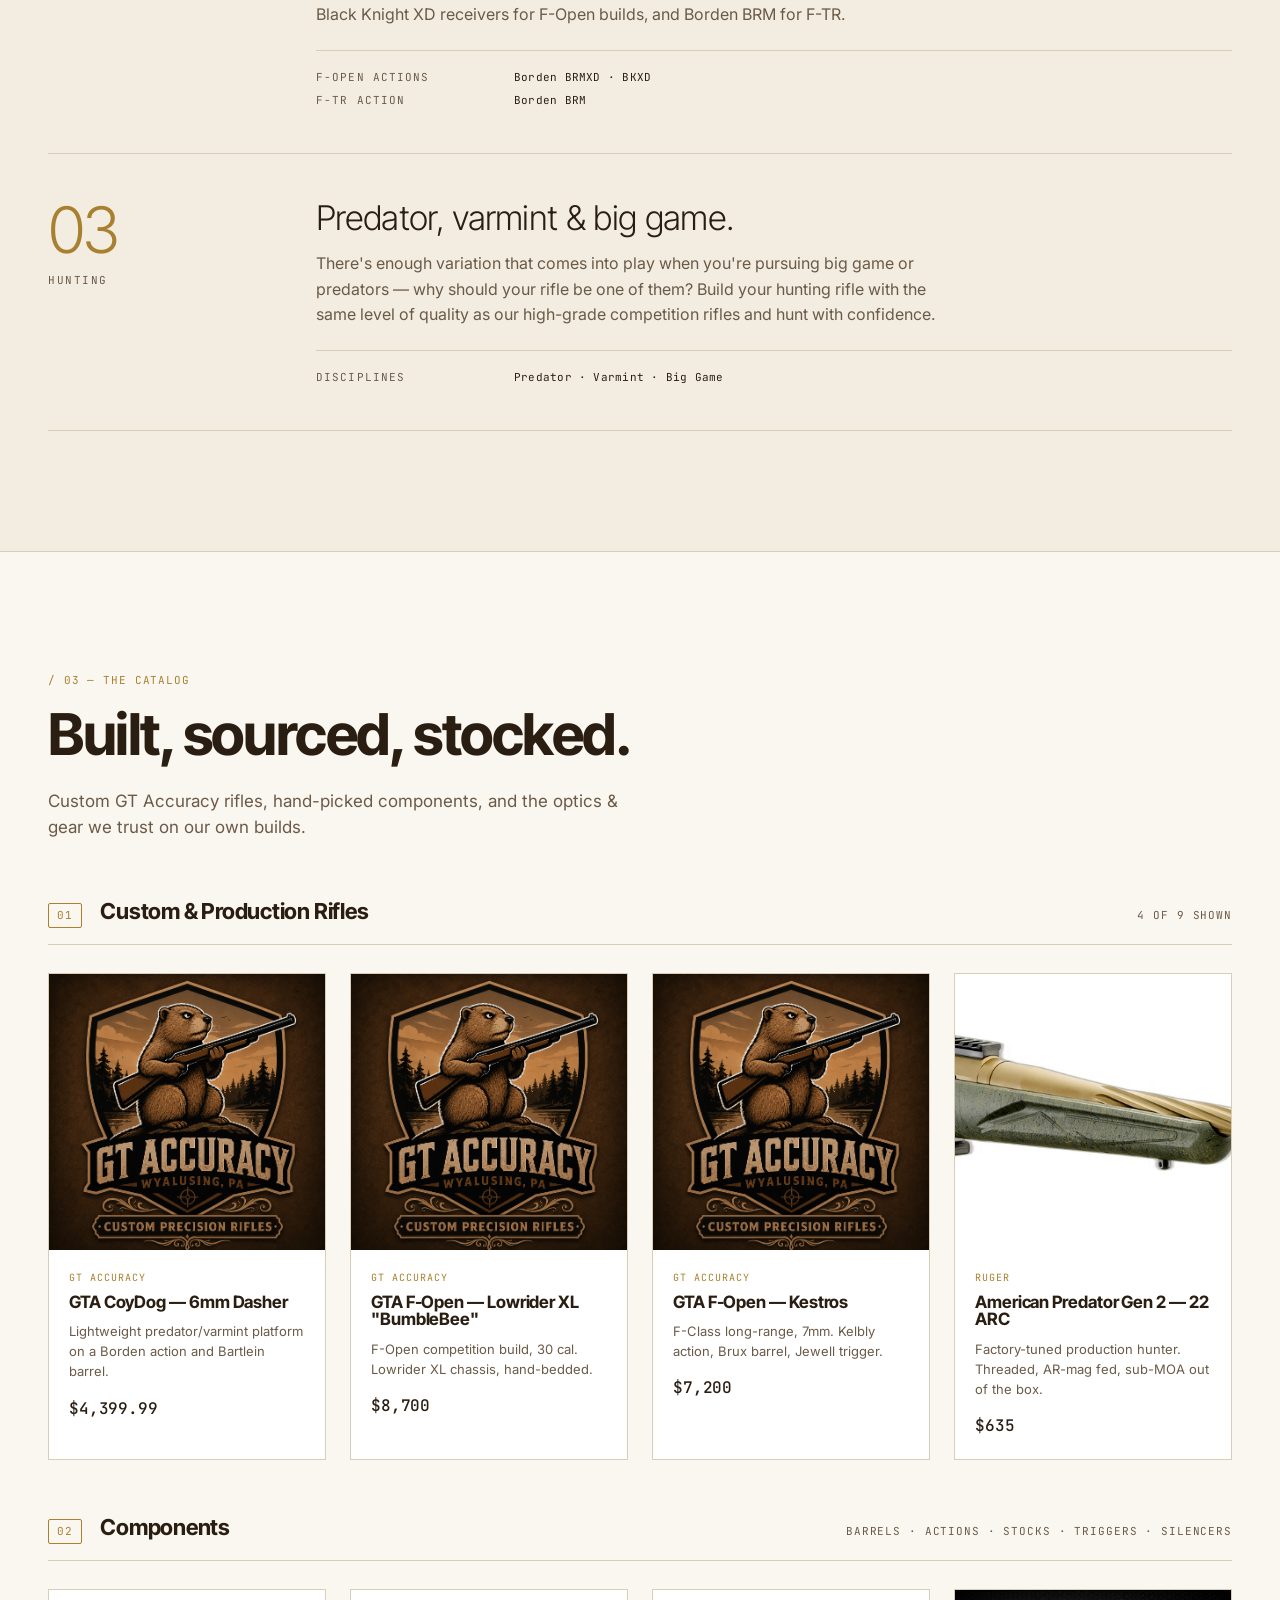
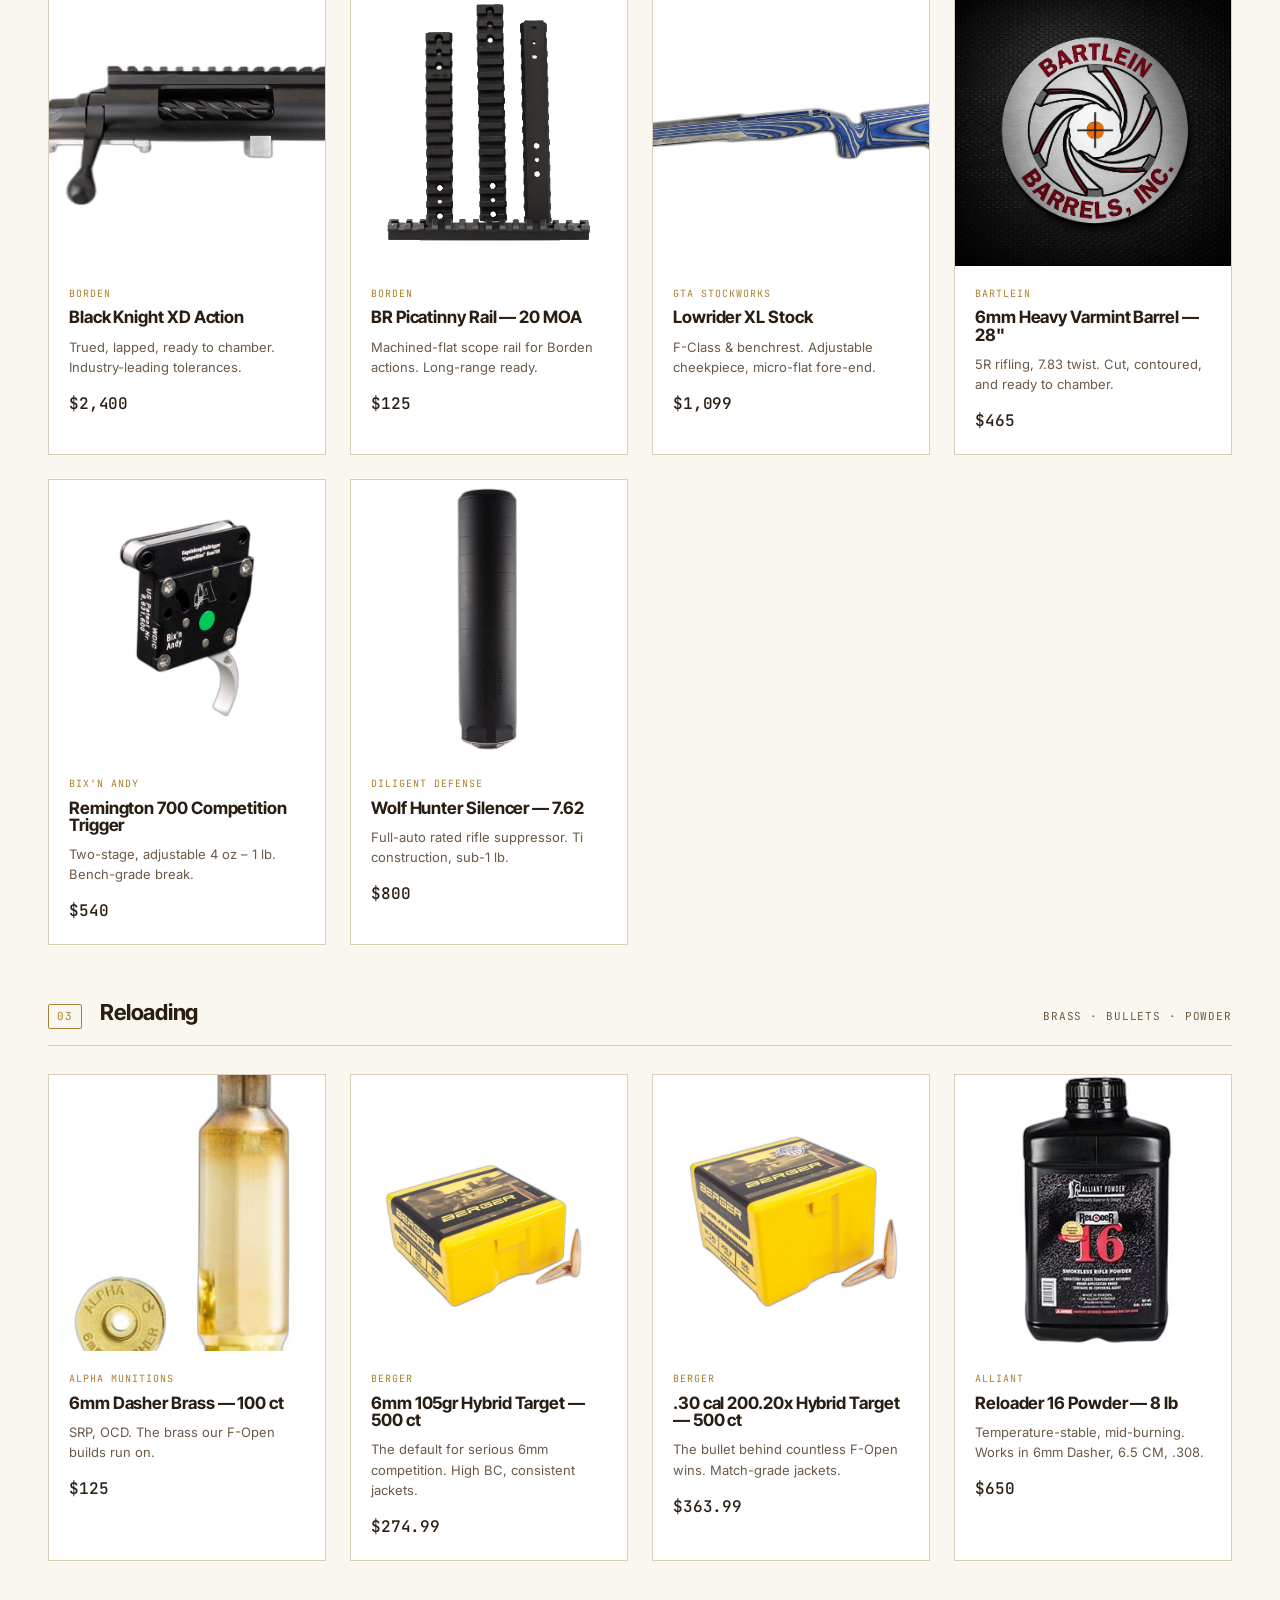
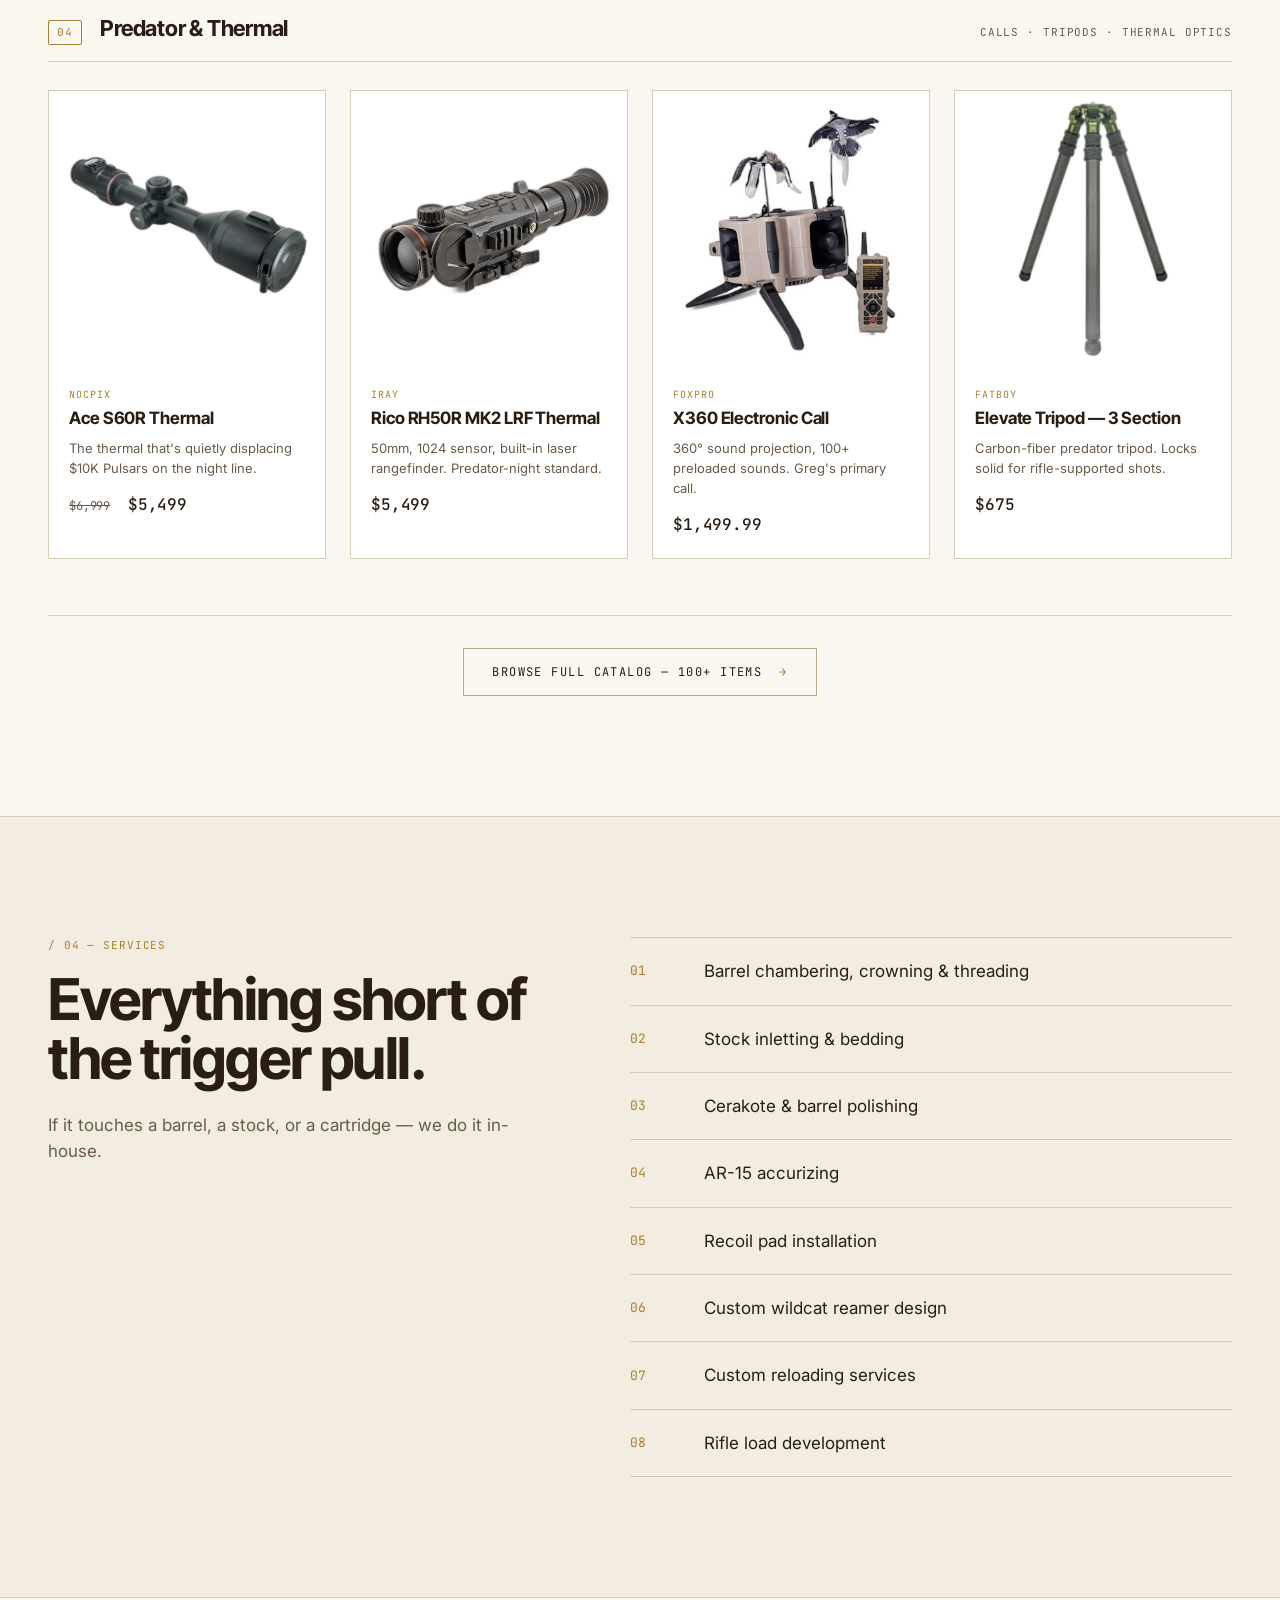
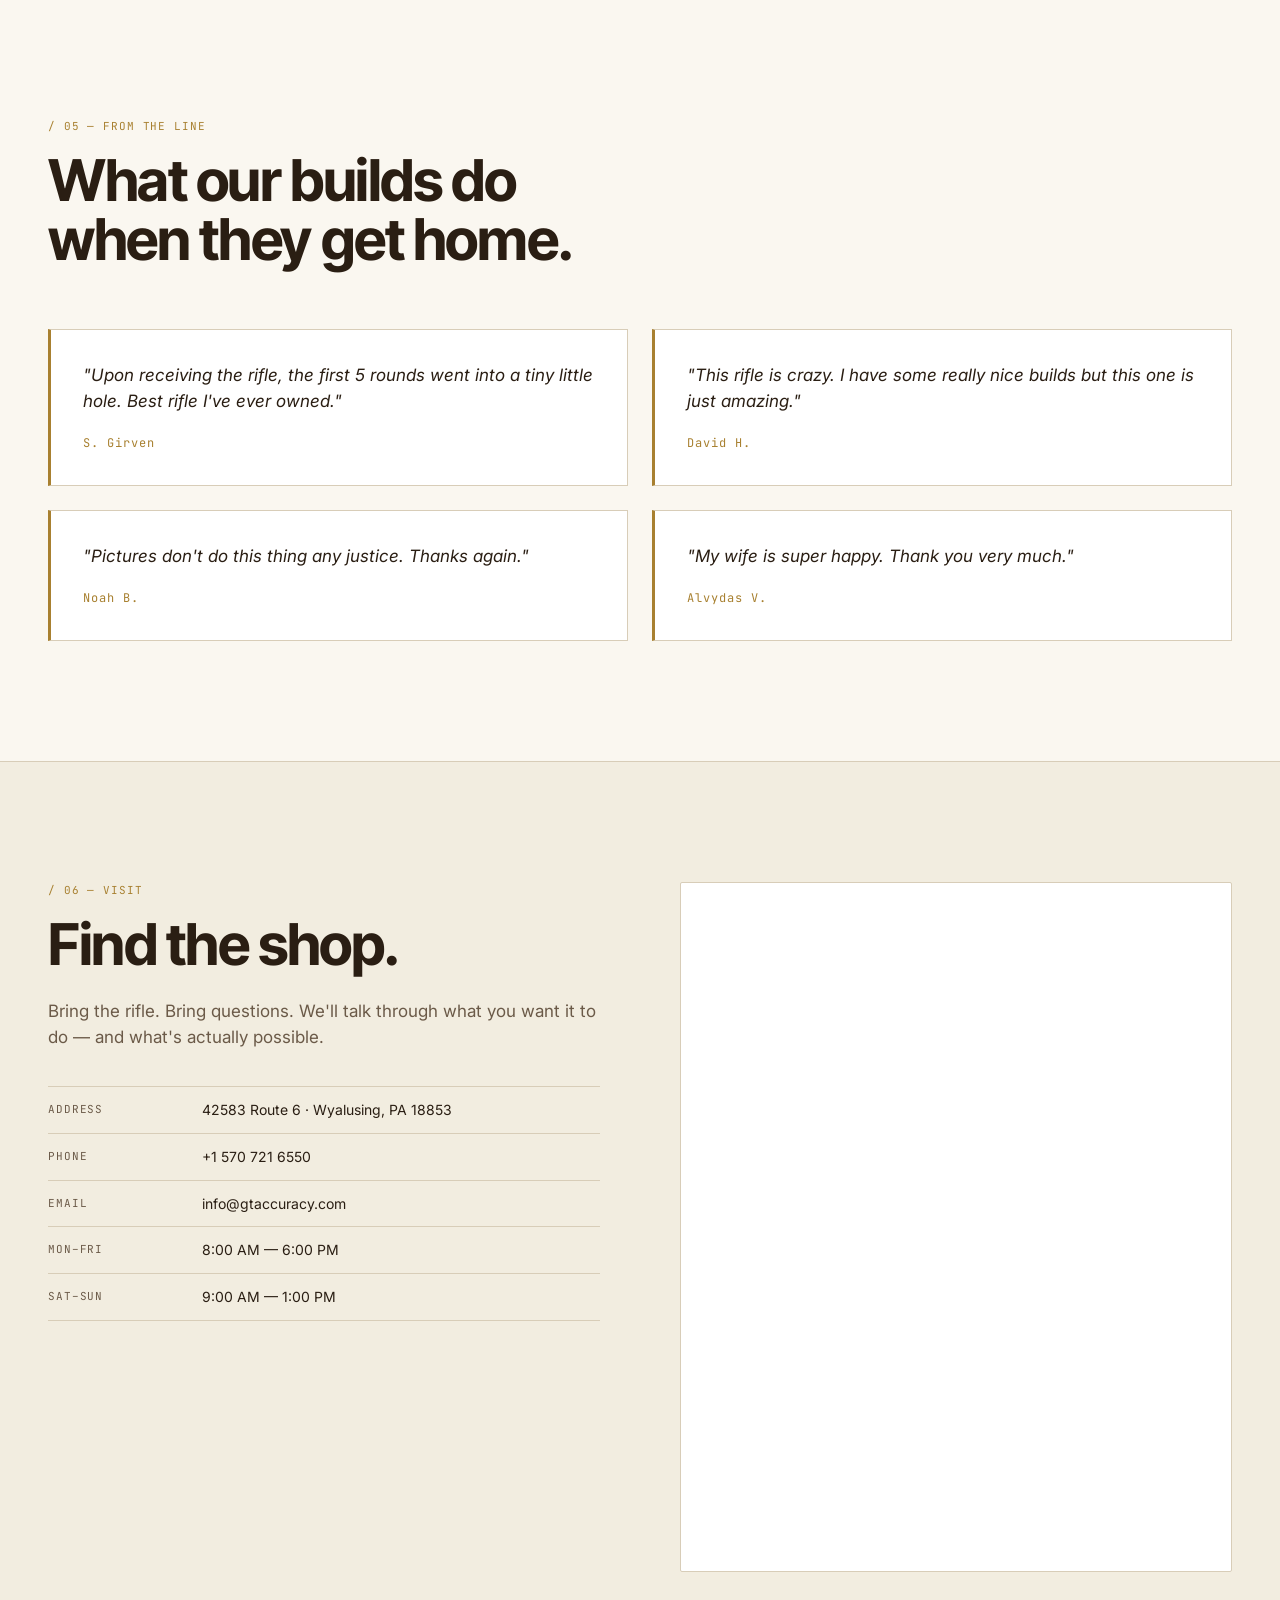
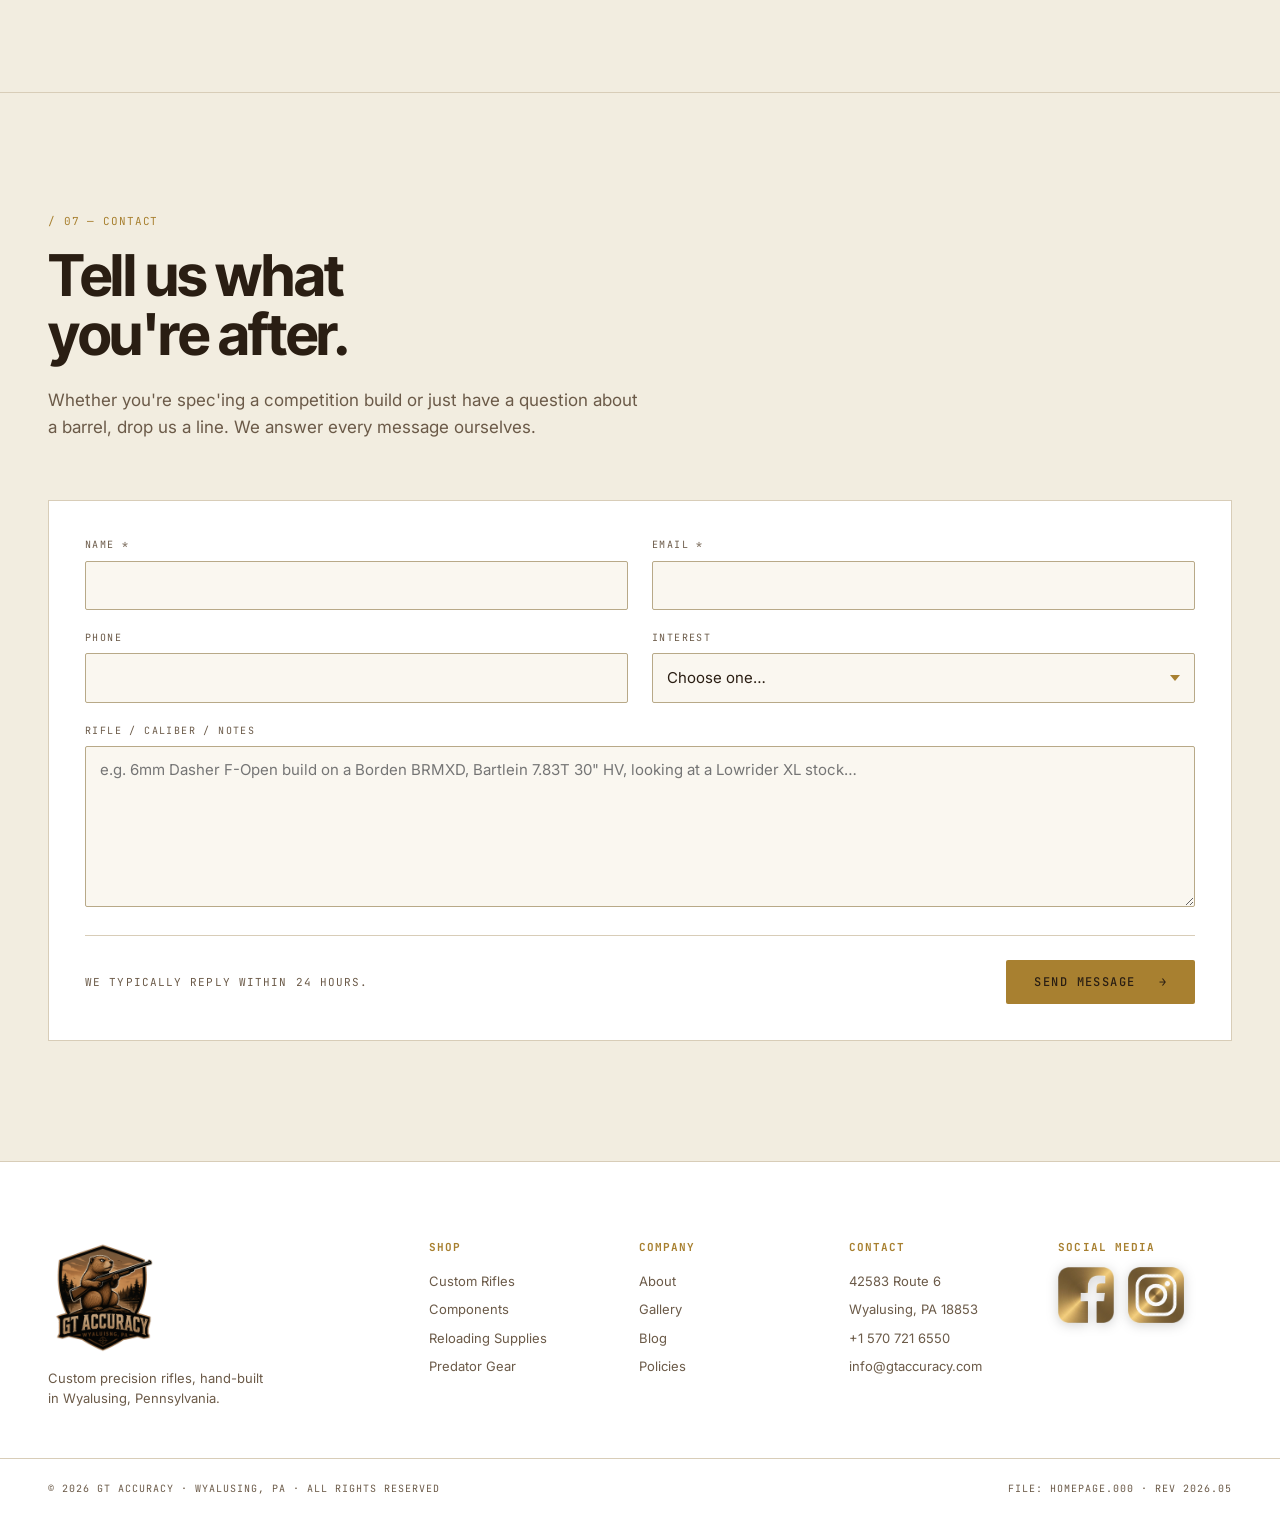
==== commit 71c4da6d: "Add Contact nav link and a contact form section Adds: - "Contact" link in both pages' nav (catalog →" ====
--- a/index.html
+++ b/index.html
@@ -27,6 +27,7 @@
       <li><a href="#catalog">Catalog</a></li>
       <li><a href="#services">Services</a></li>
       <li><a href="#visit">Visit</a></li>
+      <li><a href="#contact">Contact</a></li>
     </ul>
     <a href="tel:5707216550" class="nav-phone">+1 570 721 6550</a>
   </div>
@@ -444,6 +445,64 @@
   </div>
 </section>
 
+<!-- ── CONTACT ─────────────────────────────────── -->
+<section id="contact" class="contact reveal">
+  <div class="container">
+    <div class="section-head">
+      <div class="kicker">/ 07 — CONTACT</div>
+      <h2>Tell us what<br/>you're after.</h2>
+      <p class="lede">Whether you're spec'ing a competition build or just have a question about a barrel, drop us a line. We answer every message ourselves.</p>
+    </div>
+
+    <form class="contact-form" id="contact-form" novalidate>
+      <div class="form-grid">
+        <label class="field">
+          <span class="field-label">NAME *</span>
+          <input type="text" name="name" required autocomplete="name" />
+        </label>
+        <label class="field">
+          <span class="field-label">EMAIL *</span>
+          <input type="email" name="email" required autocomplete="email" />
+        </label>
+        <label class="field">
+          <span class="field-label">PHONE</span>
+          <input type="tel" name="phone" autocomplete="tel" />
+        </label>
+        <label class="field">
+          <span class="field-label">INTEREST</span>
+          <select name="interest">
+            <option value="">Choose one&hellip;</option>
+            <option>Benchrest build</option>
+            <option>F-Class build (F-Open / F-TR)</option>
+            <option>Hunting rifle</option>
+            <option>Predator / varmint rifle</option>
+            <option>Component &middot; barrel / action / stock</option>
+            <option>Gunsmithing service</option>
+            <option>Something else</option>
+          </select>
+        </label>
+        <label class="field field--full">
+          <span class="field-label">RIFLE / CALIBER / NOTES</span>
+          <textarea name="notes" rows="6" placeholder="e.g. 6mm Dasher F-Open build on a Borden BRMXD, Bartlein 7.83T 30&quot; HV, looking at a Lowrider XL stock&hellip;"></textarea>
+        </label>
+      </div>
+
+      <div class="form-bar">
+        <p class="form-meta">We typically reply within 24 hours.</p>
+        <button type="submit" class="form-submit">
+          Send message &nbsp;<span>&rarr;</span>
+        </button>
+      </div>
+
+      <div class="form-success" hidden>
+        <div class="kicker">/ MESSAGE RECEIVED</div>
+        <h3>Thanks &mdash; we'll be in touch.</h3>
+        <p>Your message is on its way to Greg. Expect a reply at the email you provided within 24 hours, usually faster.</p>
+      </div>
+    </form>
+  </div>
+</section>
+
 <!-- ── FOOTER ──────────────────────────────────── -->
 <footer class="footer">
   <div class="container footer-inner">
--- a/style.css
+++ b/style.css
@@ -94,14 +94,14 @@
 .nav-inner {
   max-width: var(--maxw);
   margin: 0 auto;
-  padding: 18px 48px;
+  padding: 12px 48px;
   display: flex;
   align-items: center;
   justify-content: space-between;
   gap: 20px;
 }
-.nav-brand img { height: 64px; width: auto; filter: drop-shadow(0 0 0 transparent); }
-@media (max-width: 880px) { .nav-brand img { height: 48px; } }
+.nav-brand img { height: 120px; width: auto; display: block; }
+@media (max-width: 880px) { .nav-brand img { height: 84px; } }
 .nav-links {
   display: flex;
   gap: 28px;
@@ -801,6 +801,140 @@
   .visit-map { aspect-ratio: 4/3; }
 }
 
+/* ── CONTACT FORM ────────────────────────────── */
+.contact {
+  padding: 120px 0;
+  background: var(--bg-2);
+  border-top: 1px solid var(--rule);
+}
+.contact-form {
+  margin-top: 40px;
+  background: var(--bg-3);
+  border: 1px solid var(--rule);
+  padding: 36px;
+}
+.form-grid {
+  display: grid;
+  grid-template-columns: 1fr 1fr;
+  gap: 20px 24px;
+}
+.field {
+  display: flex;
+  flex-direction: column;
+  gap: 8px;
+}
+.field--full { grid-column: 1 / -1; }
+.field-label {
+  font-family: "JetBrains Mono", monospace;
+  font-size: 10px;
+  letter-spacing: 0.14em;
+  color: var(--muted);
+  text-transform: uppercase;
+}
+.field input,
+.field select,
+.field textarea {
+  font: inherit;
+  font-size: 15px;
+  color: var(--text);
+  background: var(--bg);
+  border: 1px solid var(--rule-strong);
+  border-radius: 2px;
+  padding: 12px 14px;
+  transition: border-color 0.15s, background 0.15s;
+  font-family: inherit;
+}
+.field textarea {
+  resize: vertical;
+  min-height: 130px;
+  line-height: 1.5;
+  font-family: inherit;
+}
+.field select { appearance: none; -webkit-appearance: none; cursor: pointer;
+  background-image: url("data:image/svg+xml;utf8,<svg xmlns='http://www.w3.org/2000/svg' viewBox='0 0 12 7' fill='%23A88030'><path d='M6 7L0 0h12z'/></svg>");
+  background-repeat: no-repeat;
+  background-position: right 14px center;
+  background-size: 10px;
+  padding-right: 36px;
+}
+.field input:focus,
+.field select:focus,
+.field textarea:focus {
+  outline: none;
+  border-color: var(--accent);
+  background: #FFFFFF;
+}
+.form-bar {
+  display: flex;
+  align-items: center;
+  justify-content: space-between;
+  gap: 20px;
+  margin-top: 28px;
+  padding-top: 24px;
+  border-top: 1px solid var(--rule);
+}
+.form-meta {
+  font-family: "JetBrains Mono", monospace;
+  font-size: 11px;
+  letter-spacing: 0.10em;
+  color: var(--muted);
+  margin: 0;
+  text-transform: uppercase;
+}
+.form-submit {
+  display: inline-flex;
+  align-items: center;
+  gap: 6px;
+  padding: 14px 28px;
+  background: var(--accent);
+  color: var(--text);
+  font-family: "JetBrains Mono", monospace;
+  font-size: 12px;
+  font-weight: 500;
+  letter-spacing: 0.12em;
+  text-transform: uppercase;
+  border: none;
+  border-radius: 2px;
+  cursor: pointer;
+  transition: background 0.2s, transform 0.15s;
+}
+.form-submit:hover { background: #C99A45; transform: translateY(-1px); }
+.form-submit span { transition: transform 0.2s; }
+.form-submit:hover span { transform: translateX(3px); }
+
+.form-success {
+  text-align: center;
+  padding: 36px 0 12px;
+}
+.form-success .kicker {
+  color: var(--accent);
+  font-family: "JetBrains Mono", monospace;
+  font-size: 11px;
+  letter-spacing: 0.14em;
+  margin-bottom: 12px;
+}
+.form-success h3 {
+  font-family: "Inter Tight", "Inter", sans-serif;
+  font-weight: 300;
+  font-size: 30px;
+  letter-spacing: -0.02em;
+  margin: 0 0 12px;
+}
+.form-success p {
+  color: var(--muted);
+  font-size: 15px;
+  line-height: 1.55;
+  max-width: 50ch;
+  margin: 0 auto;
+}
+
+@media (max-width: 700px) {
+  .contact-form { padding: 24px; }
+  .form-grid { grid-template-columns: 1fr; gap: 18px; }
+  .form-bar { flex-direction: column; align-items: stretch; gap: 16px; }
+  .form-submit { justify-content: center; }
+}
+
 /* ── FOOTER ──────────────────────────────────── */
 .footer {
   background: var(--bg-3);
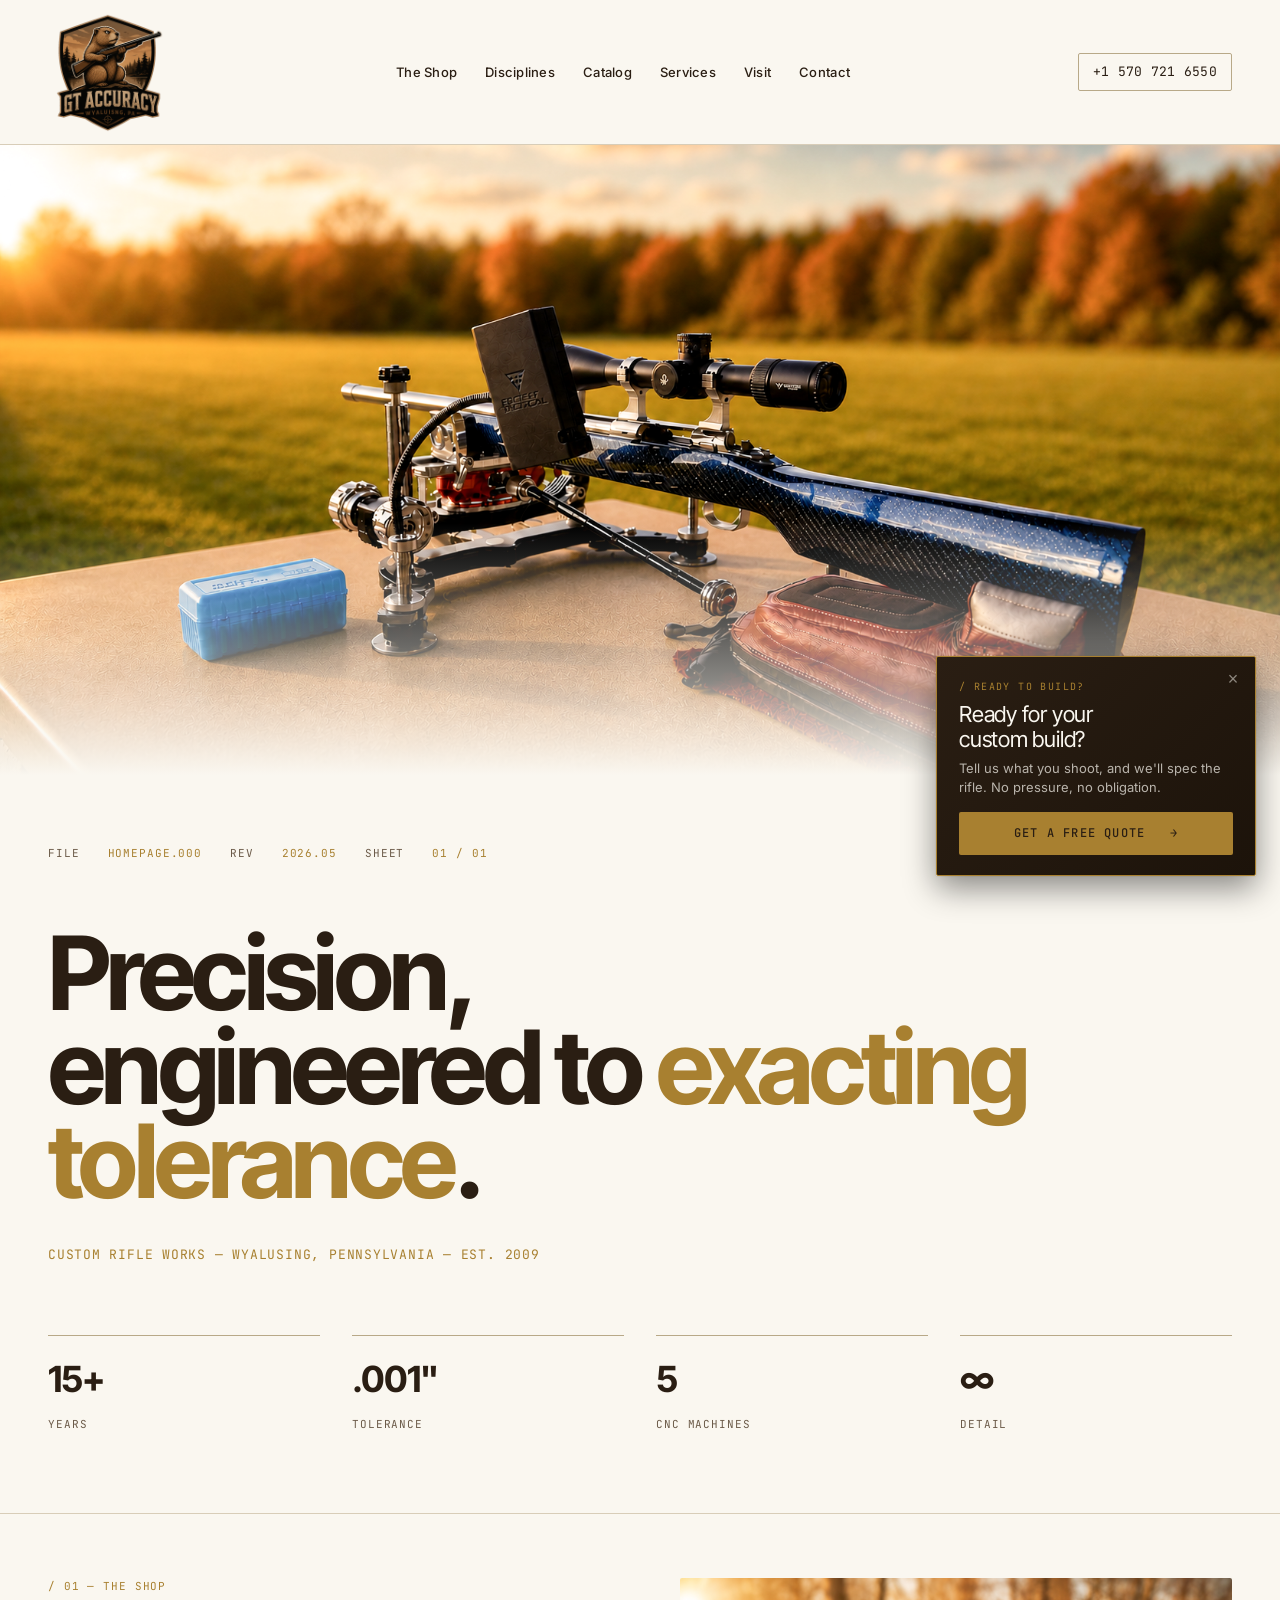
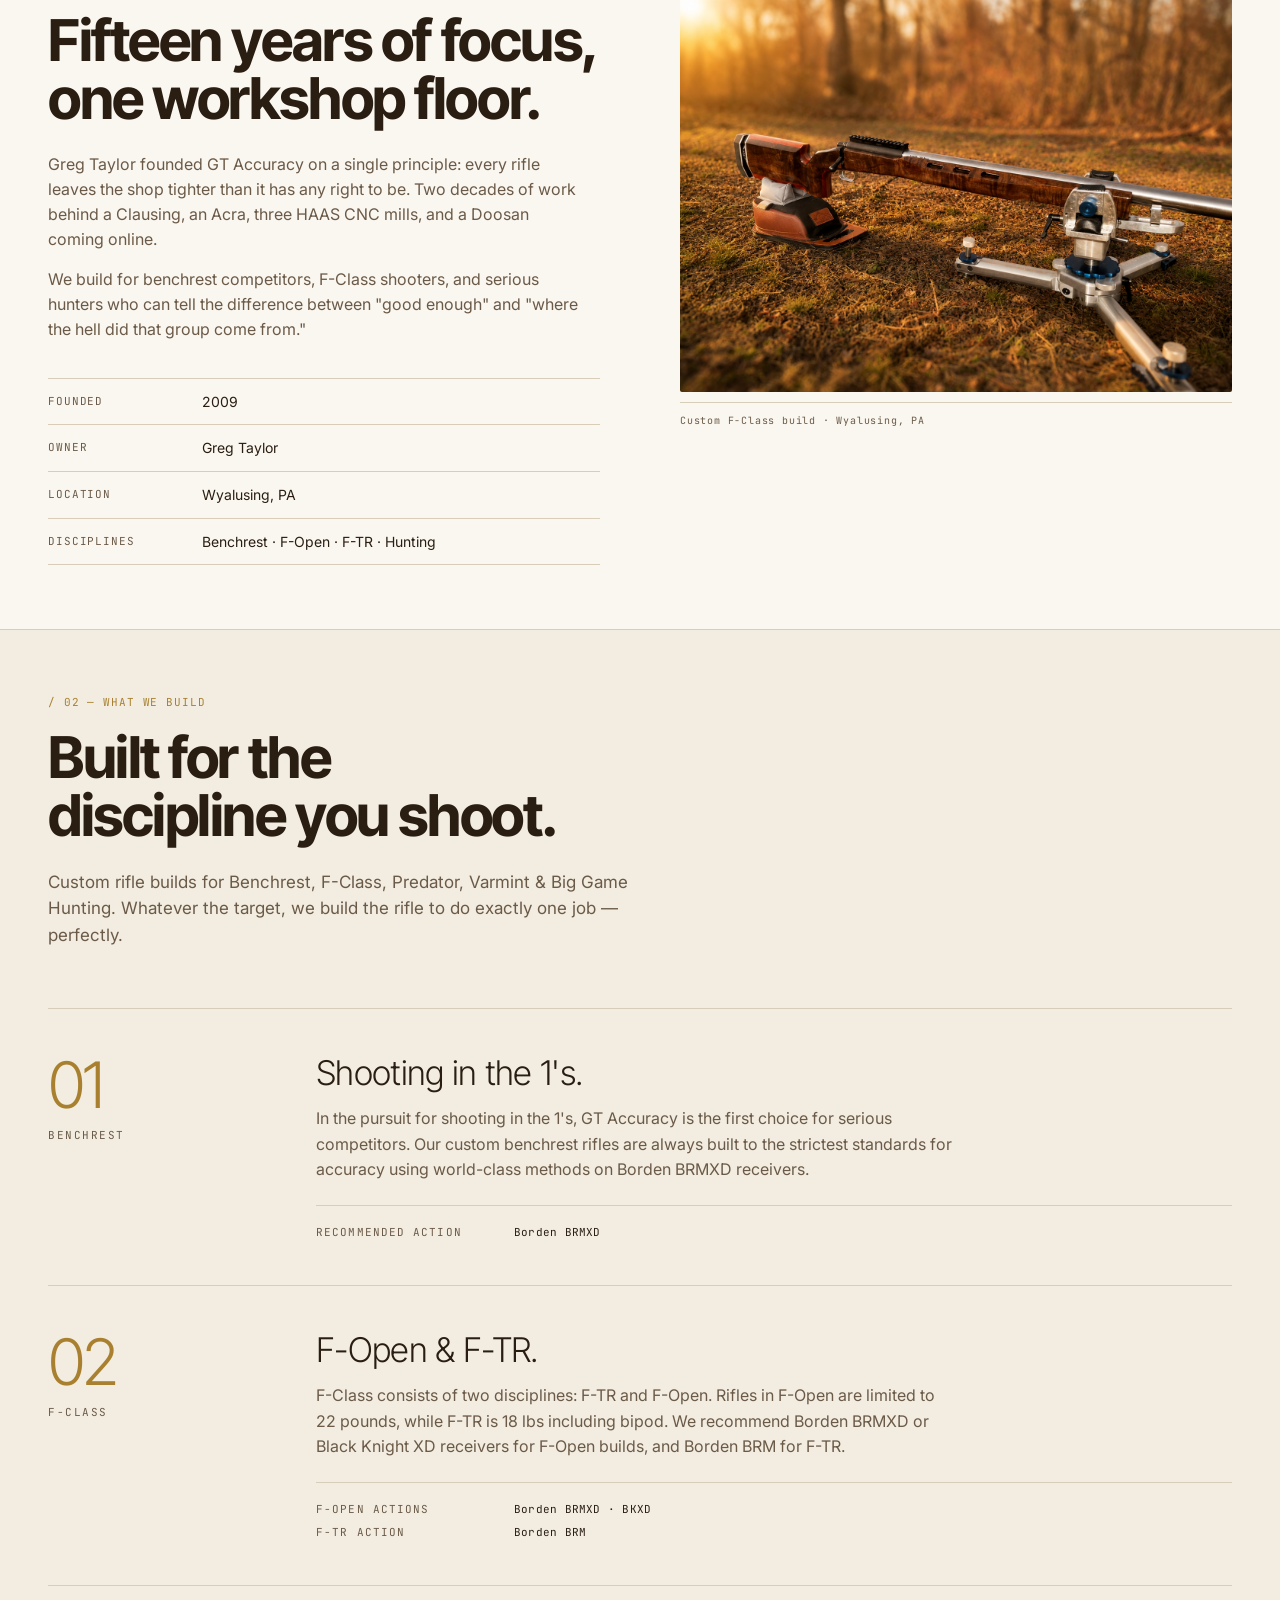
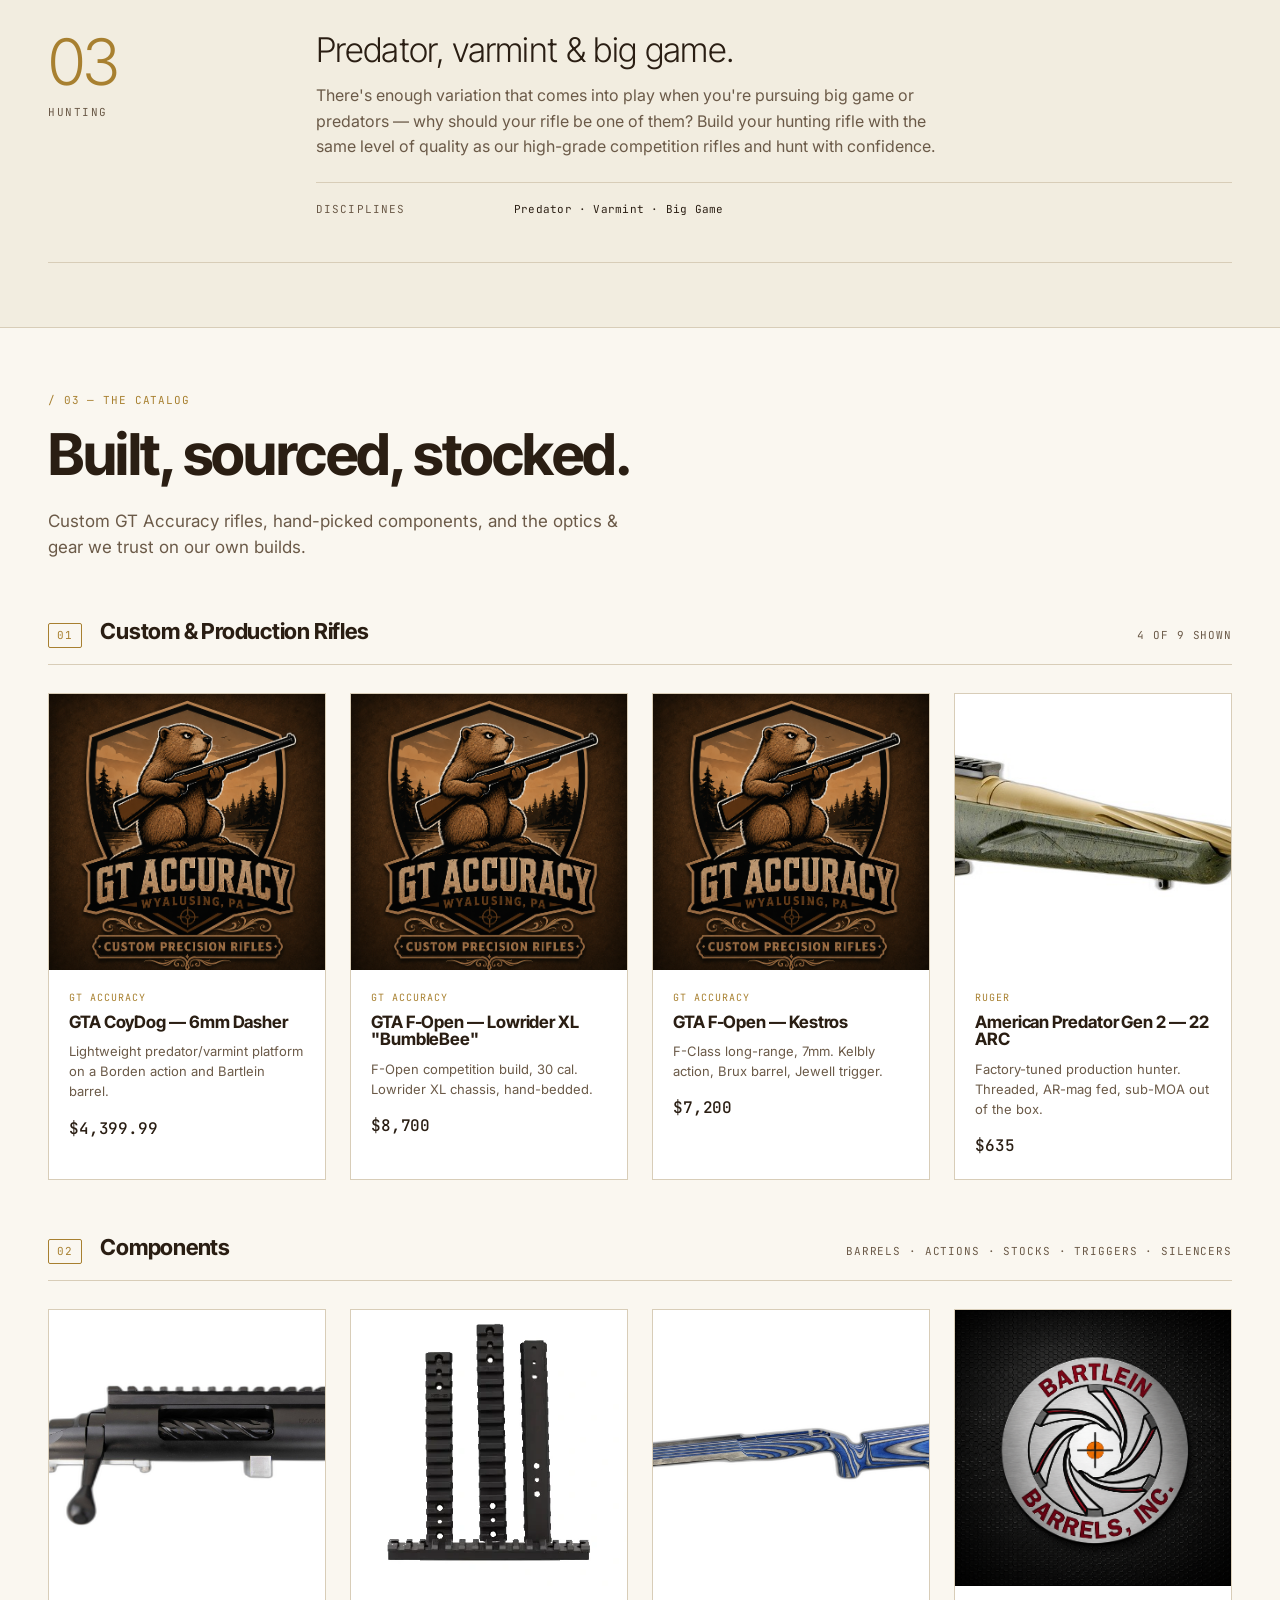
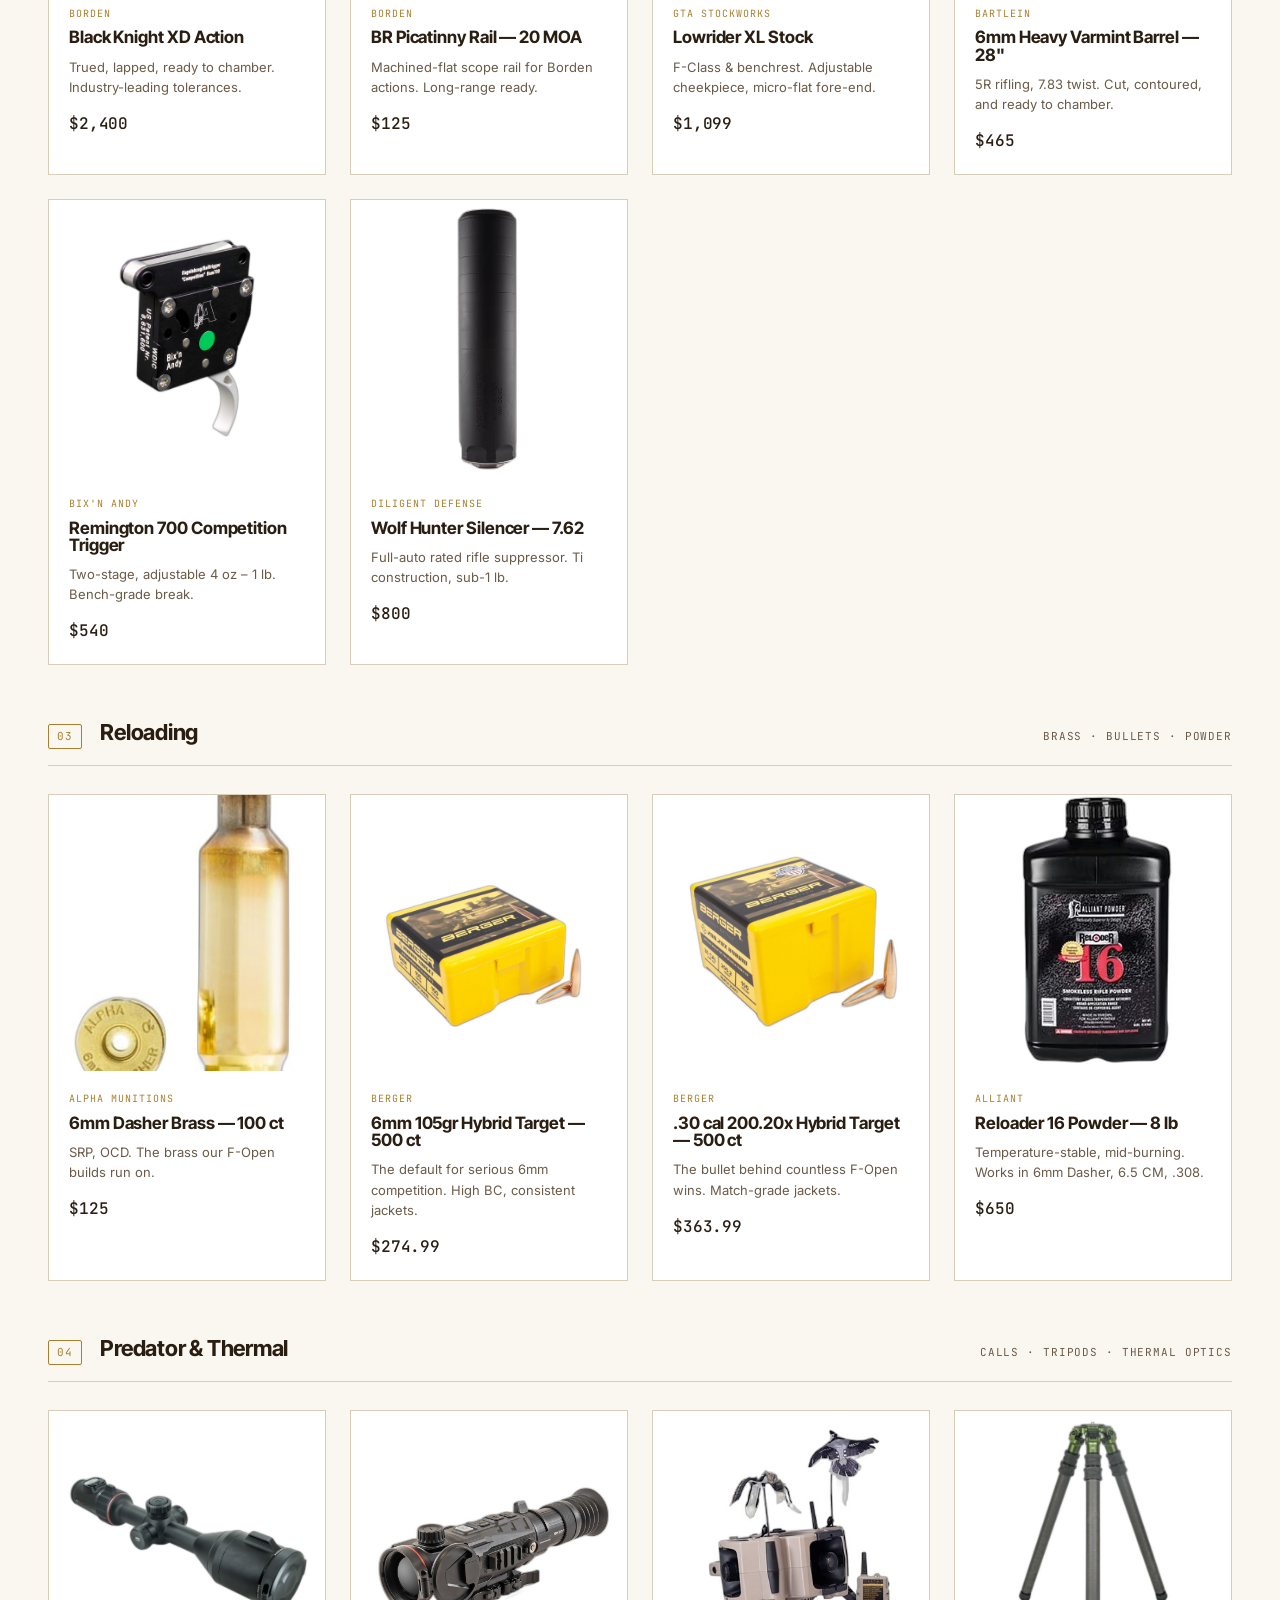
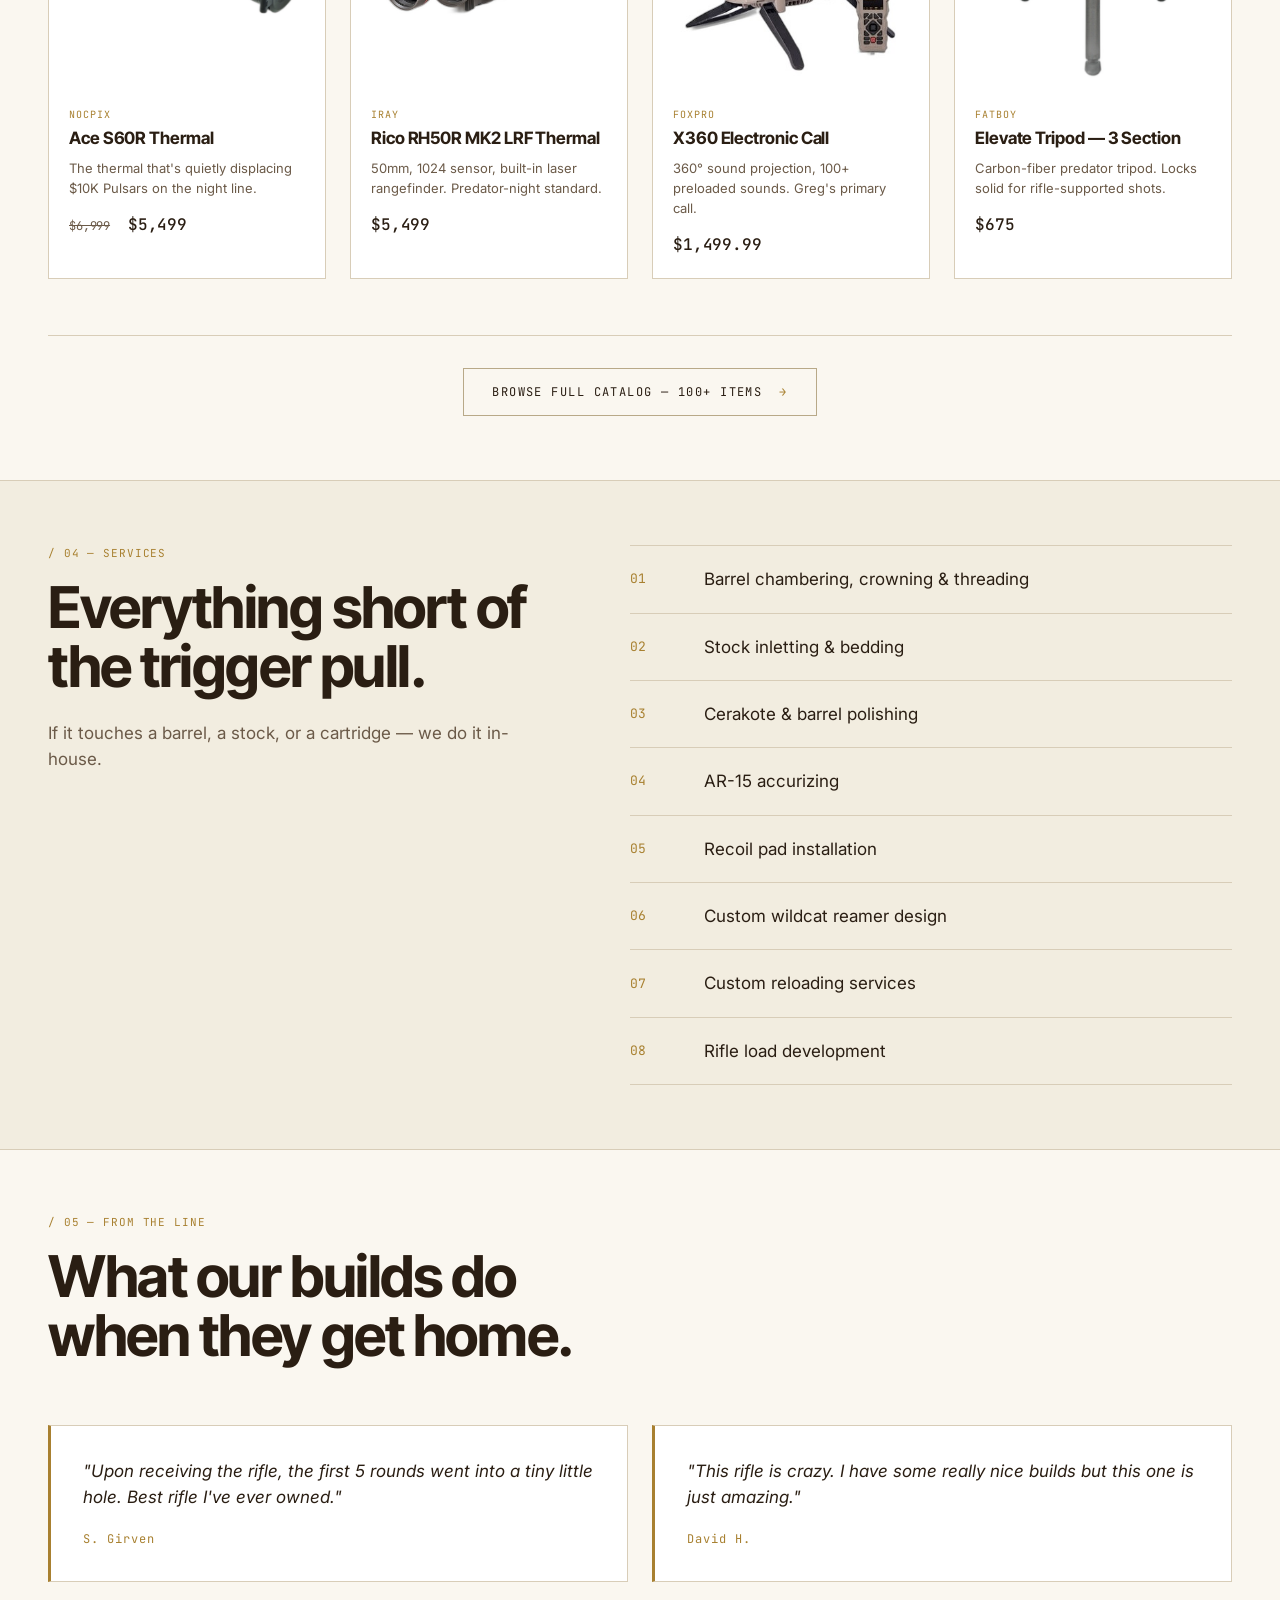
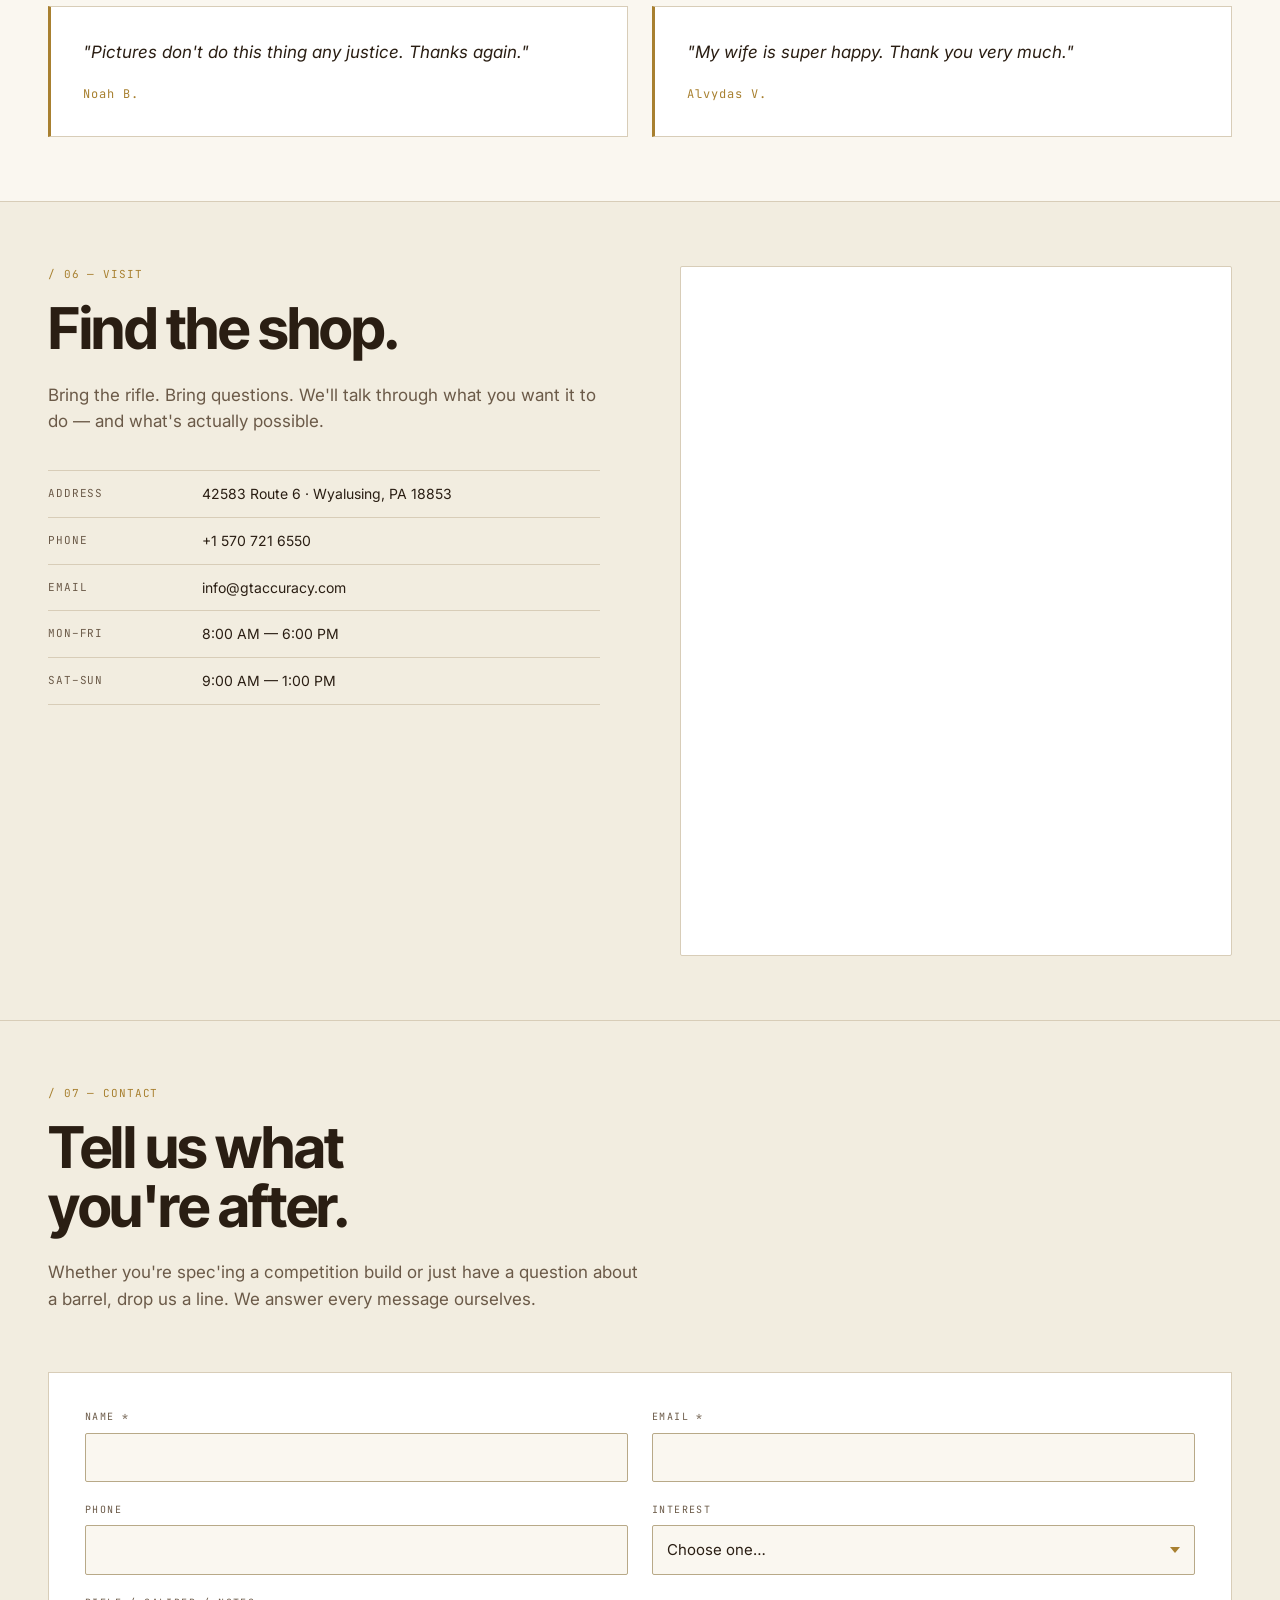
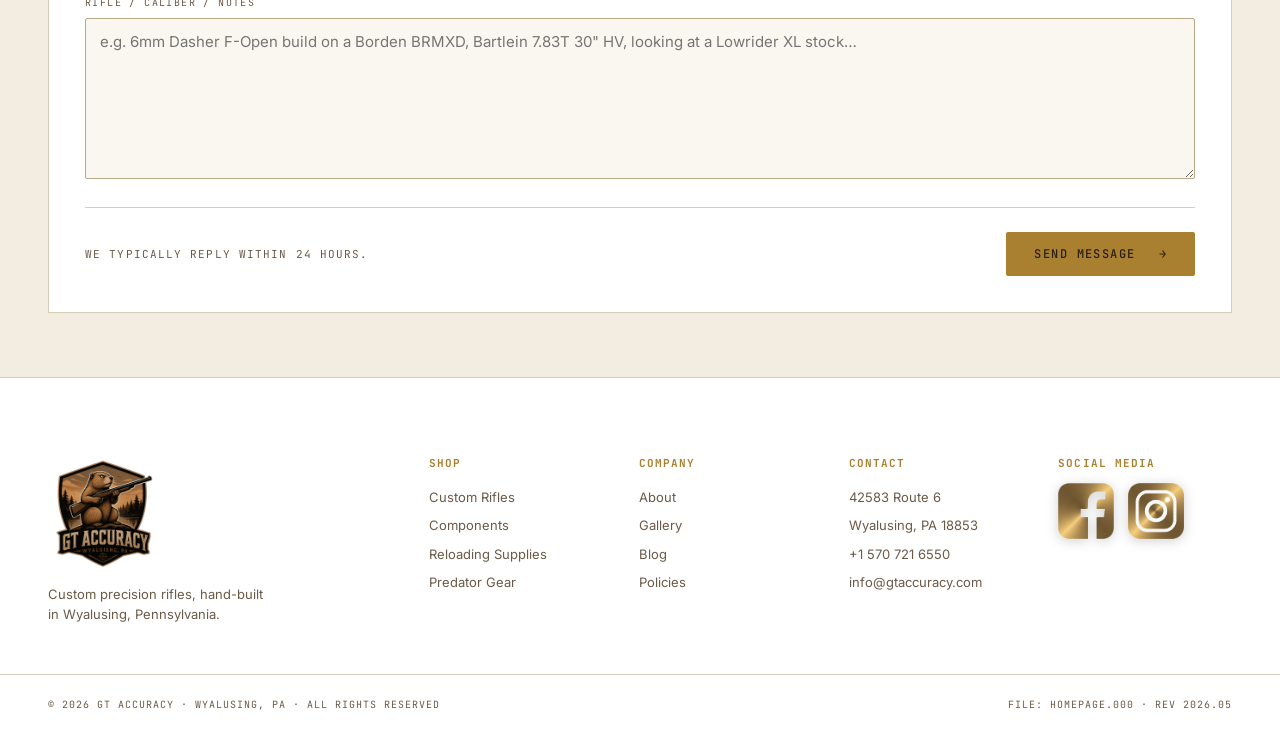
==== commit 0c673854: "Quote CTA: link to contact form instead of mailto The "Get a free quote" button on the scroll-trigge" ====
--- a/index.html
+++ b/index.html
@@ -553,7 +553,7 @@
   <div class="kicker">/ READY TO BUILD?</div>
   <h4>Ready for your<br/>custom build?</h4>
   <p>Tell us what you shoot, and we'll spec the rifle. No pressure, no obligation.</p>
-  <a class="quote-cta-btn" href="mailto:info@gtaccuracy.com?subject=Custom%20Build%20Quote">
+  <a class="quote-cta-btn" href="#contact">
     Get a free quote &nbsp;<span>&rarr;</span>
   </a>
 </aside>
--- a/style.css
+++ b/style.css
@@ -280,7 +280,7 @@
 }
 
 /* ── SHOP ────────────────────────────────────── */
-.shop { padding: 120px 0; }
+.shop { padding: 64px 0; }
 .shop h2 { margin-bottom: 24px; }
 .shop p { color: var(--muted); margin-bottom: 16px; font-size: 16px; max-width: 540px; }
 .shop-img {
@@ -310,7 +310,7 @@
 
 /* ── DISCIPLINES ─────────────────────────────── */
 .build {
-  padding: 120px 0;
+  padding: 64px 0;
   background: var(--bg-2);
   border-top: 1px solid var(--rule);
   border-bottom: 1px solid var(--rule);
@@ -380,7 +380,7 @@
 }
 
 /* ── FEATURED ────────────────────────────────── */
-.featured { padding: 120px 0; }
+.featured { padding: 64px 0; }
 .featured-grid {
   display: grid;
   grid-template-columns: repeat(4, 1fr);
@@ -541,7 +541,7 @@
 
 /* ── CATALOG PAGE HERO (catalog.html) ────────── */
 .catalog-hero {
-  padding: 180px 0 60px;
+  padding: 120px 0 48px;
   background: var(--bg-2);
   border-bottom: 1px solid var(--rule);
 }
@@ -616,7 +616,7 @@
 }
 
 /* ── CATALOG ─────────────────────────────────── */
-.catalog { padding: 120px 0; }
+.catalog { padding: 64px 0; }
 .catalog-group { margin-top: 56px; }
 .catalog-group:first-of-type { margin-top: 40px; }
 .group-head {
@@ -718,7 +718,7 @@
 
 /* ── SERVICES ────────────────────────────────── */
 .services {
-  padding: 120px 0;
+  padding: 64px 0;
   background: var(--bg-2);
   border-top: 1px solid var(--rule);
   border-bottom: 1px solid var(--rule);
@@ -750,7 +750,7 @@
 }
 
 /* ── TESTIMONIALS ────────────────────────────── */
-.testimonials { padding: 120px 0; }
+.testimonials { padding: 64px 0; }
 .quote-grid {
   display: grid;
   grid-template-columns: repeat(2, 1fr);
@@ -781,7 +781,7 @@
 
 /* ── VISIT ───────────────────────────────────── */
 .visit {
-  padding: 120px 0;
+  padding: 64px 0;
   background: var(--bg-2);
   border-top: 1px solid var(--rule);
 }
@@ -803,7 +803,7 @@
 
 /* ── CONTACT FORM ────────────────────────────── */
 .contact {
-  padding: 120px 0;
+  padding: 64px 0;
   background: var(--bg-2);
   border-top: 1px solid var(--rule);
 }
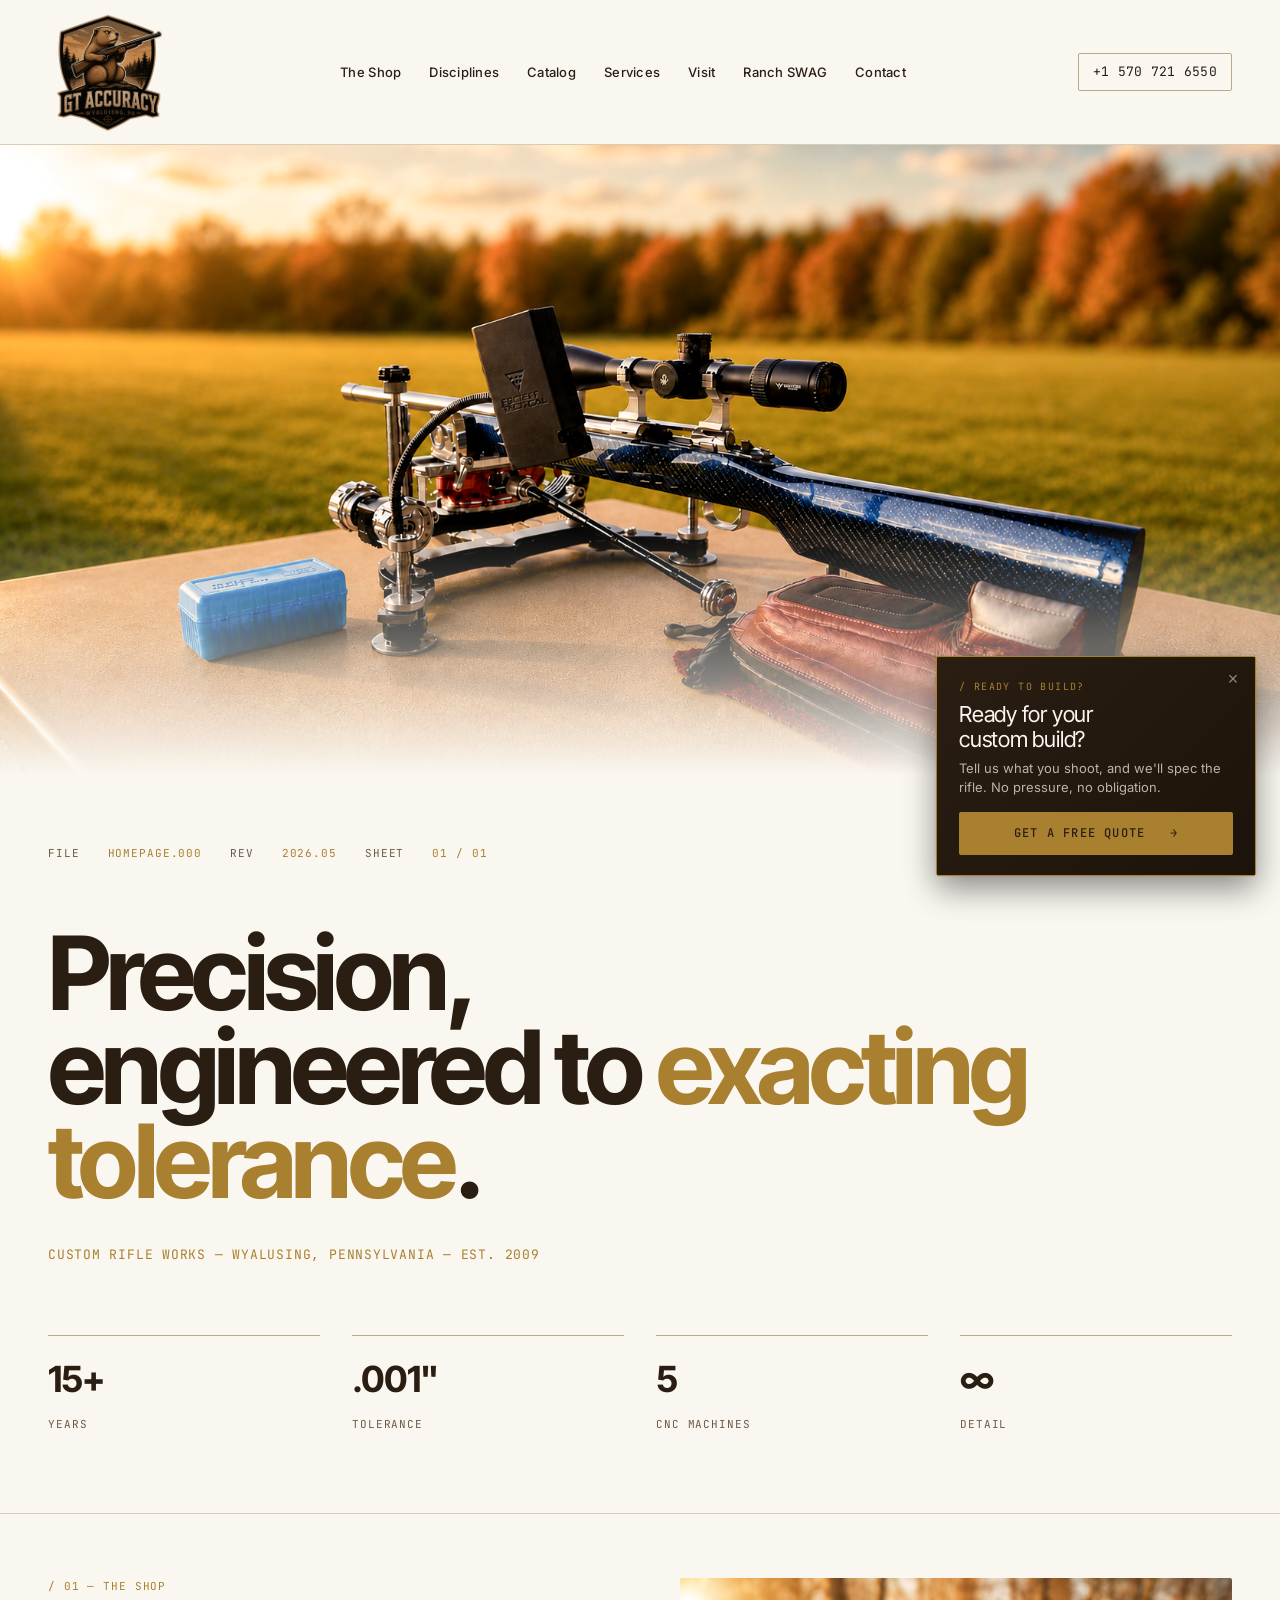
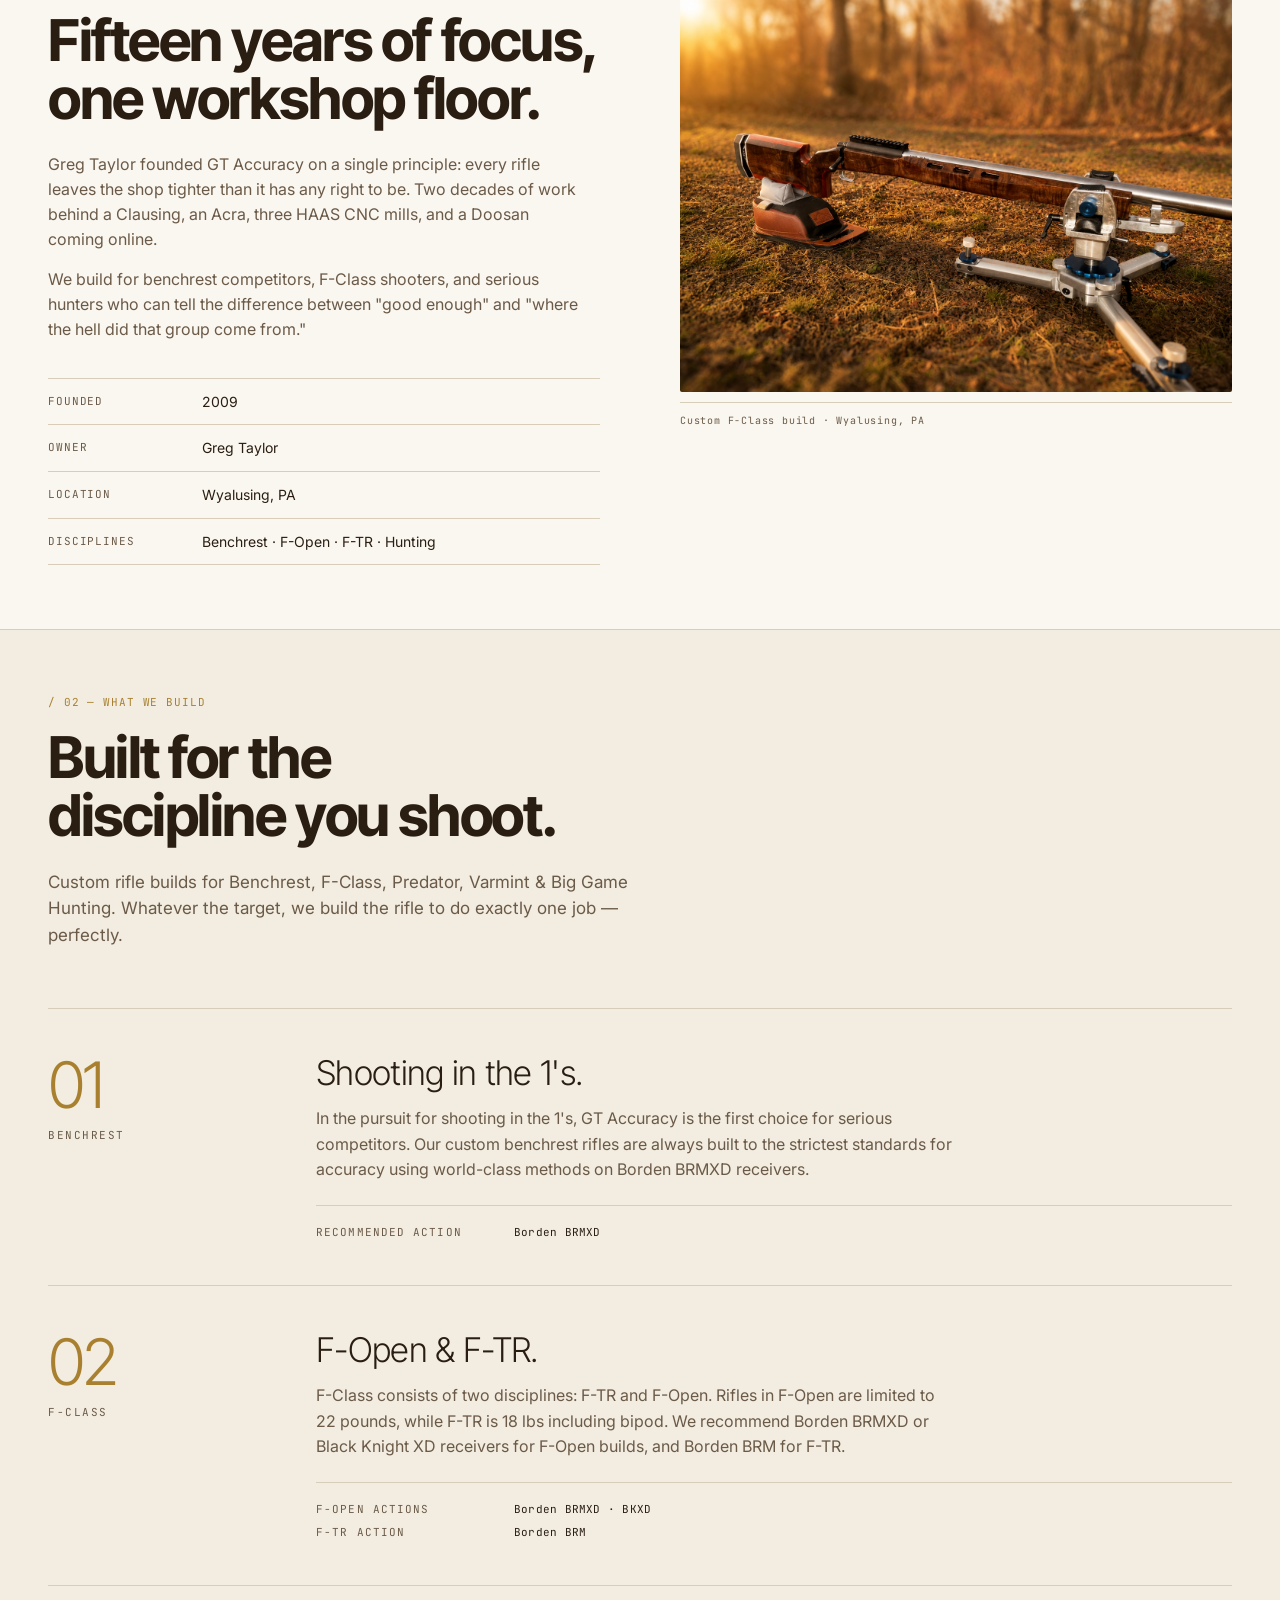
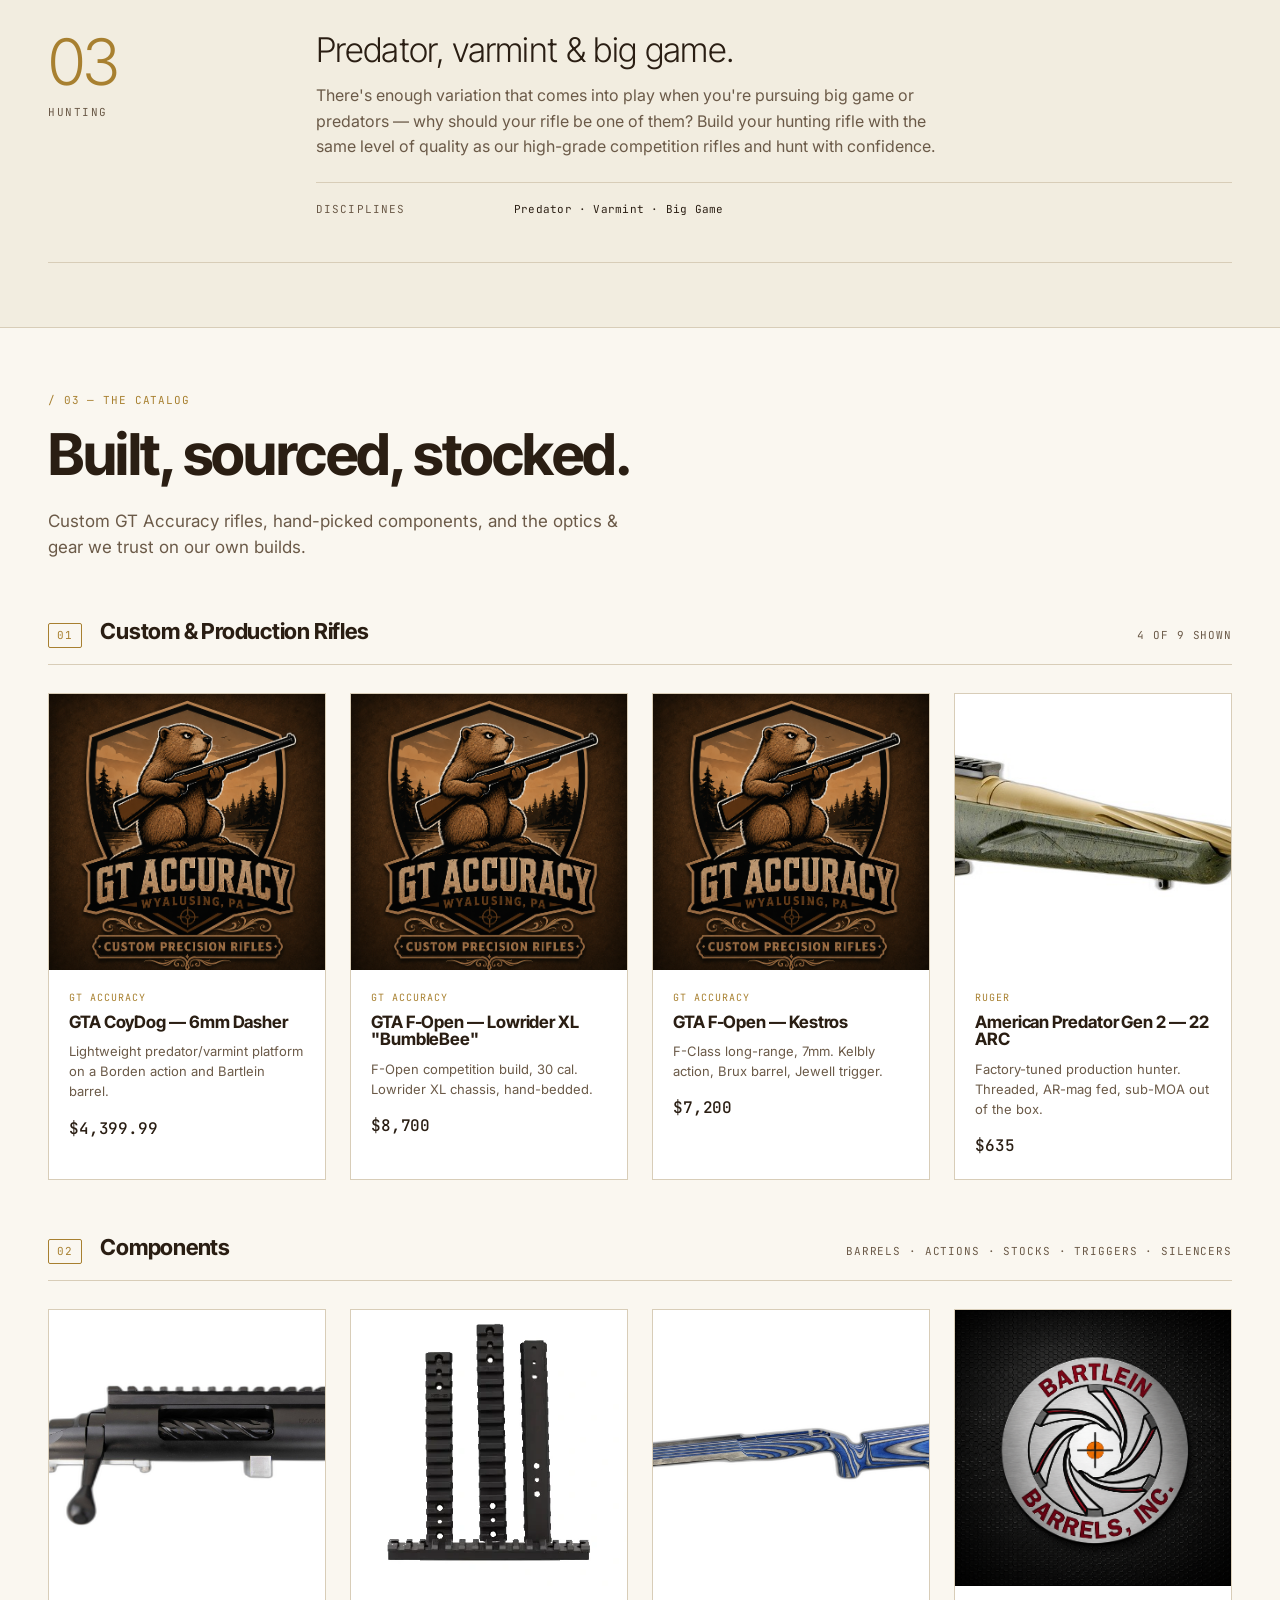
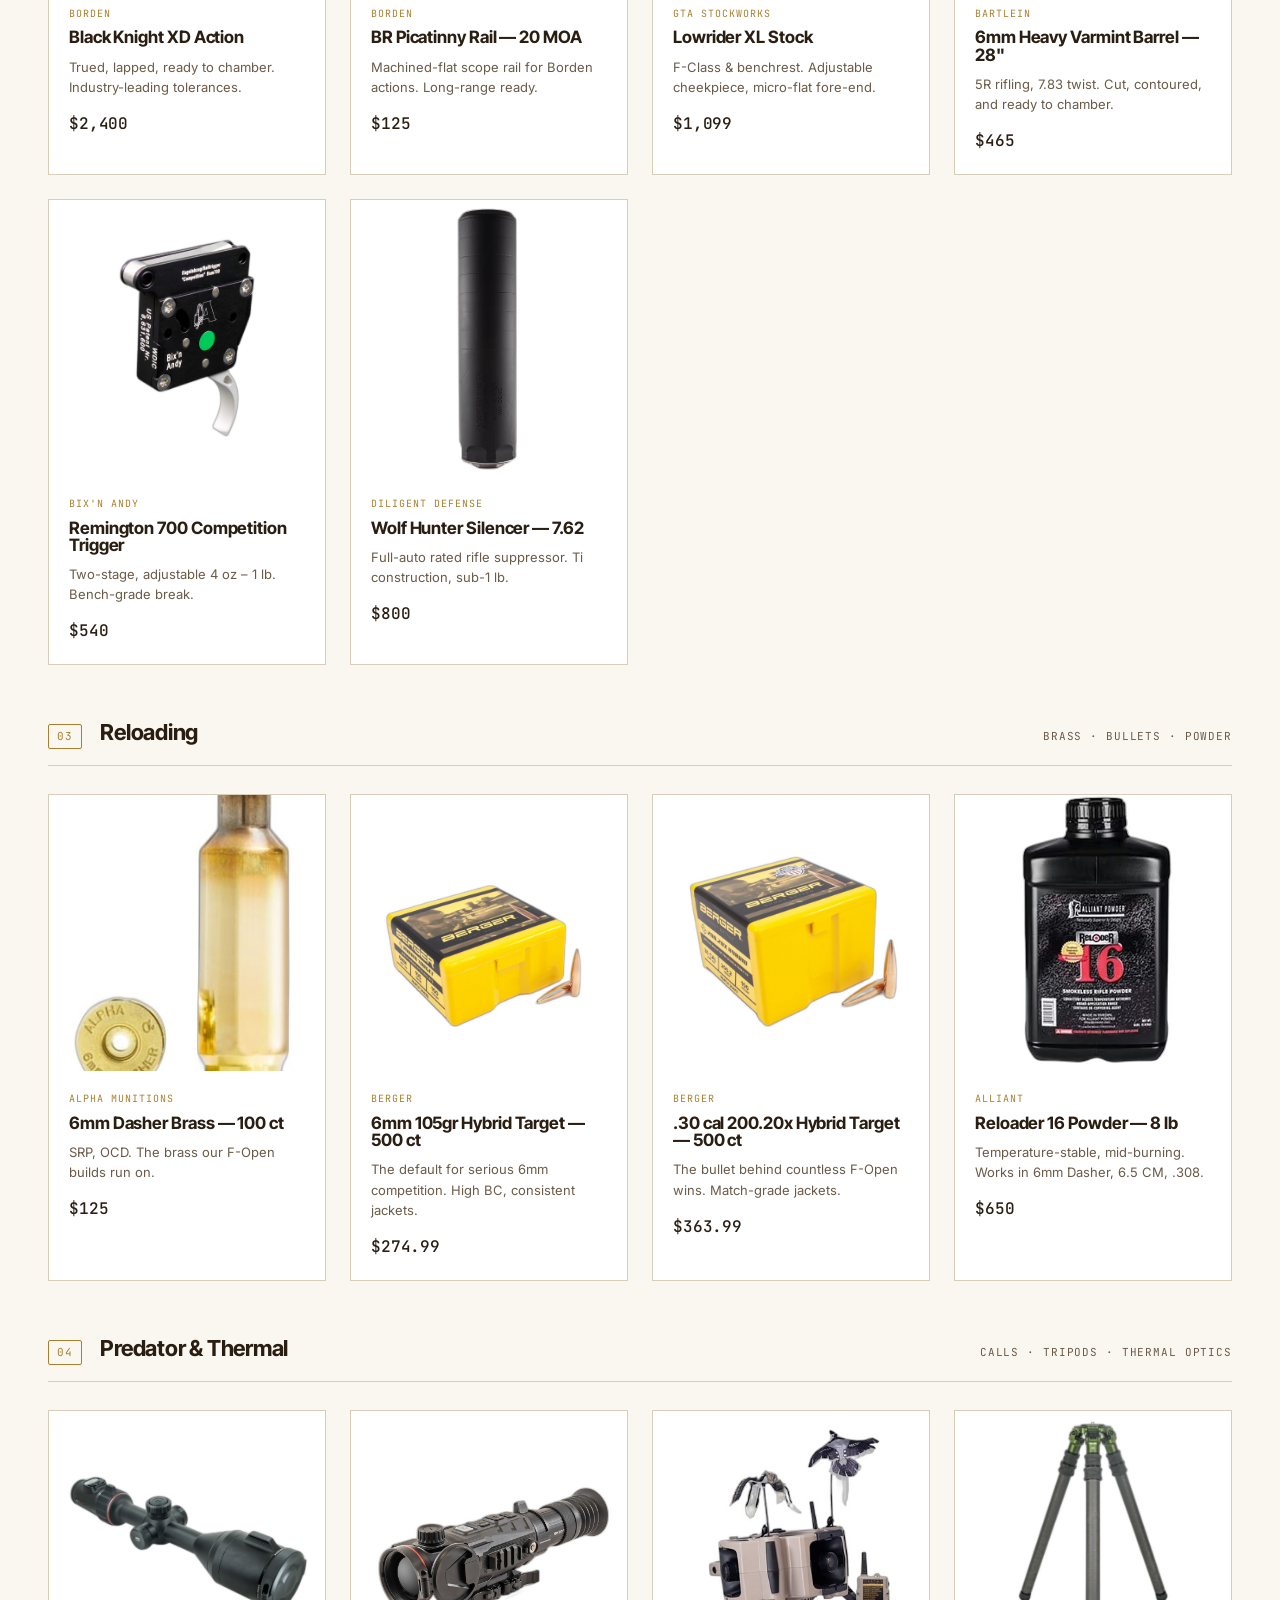
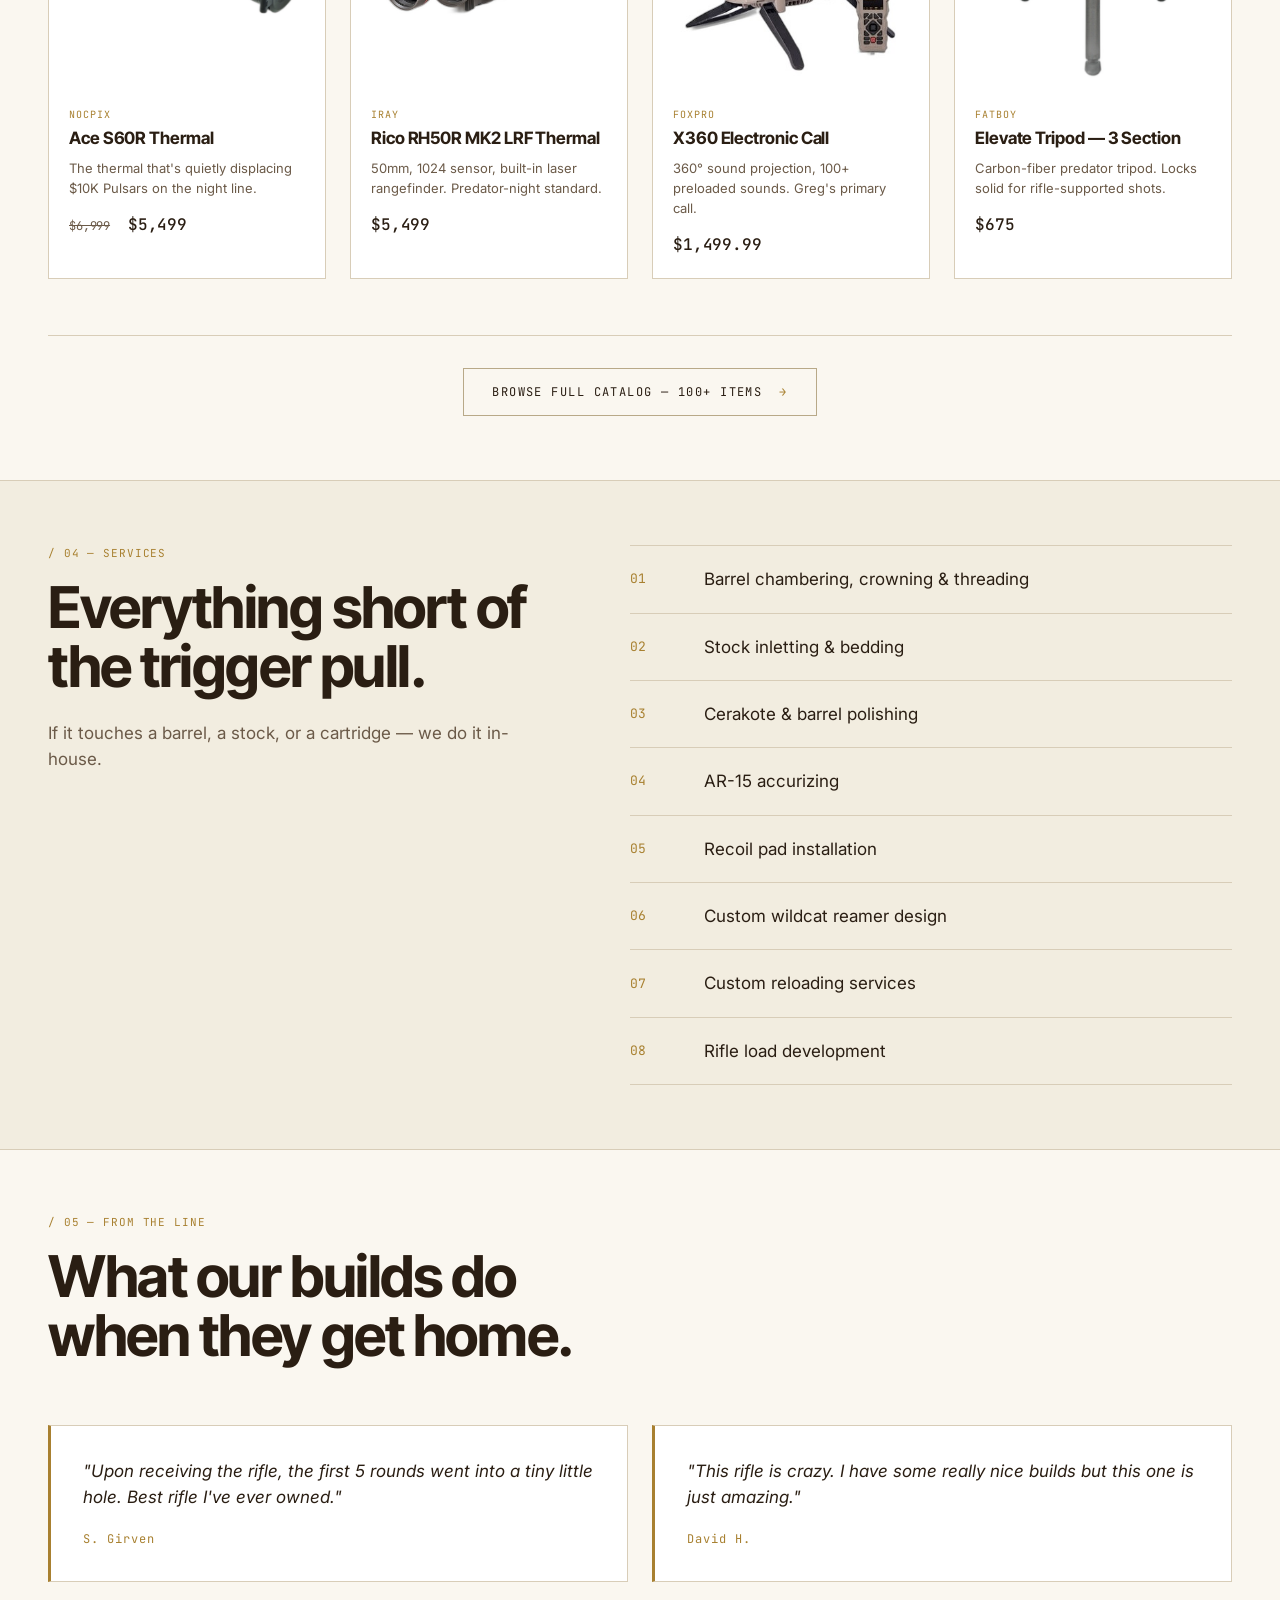
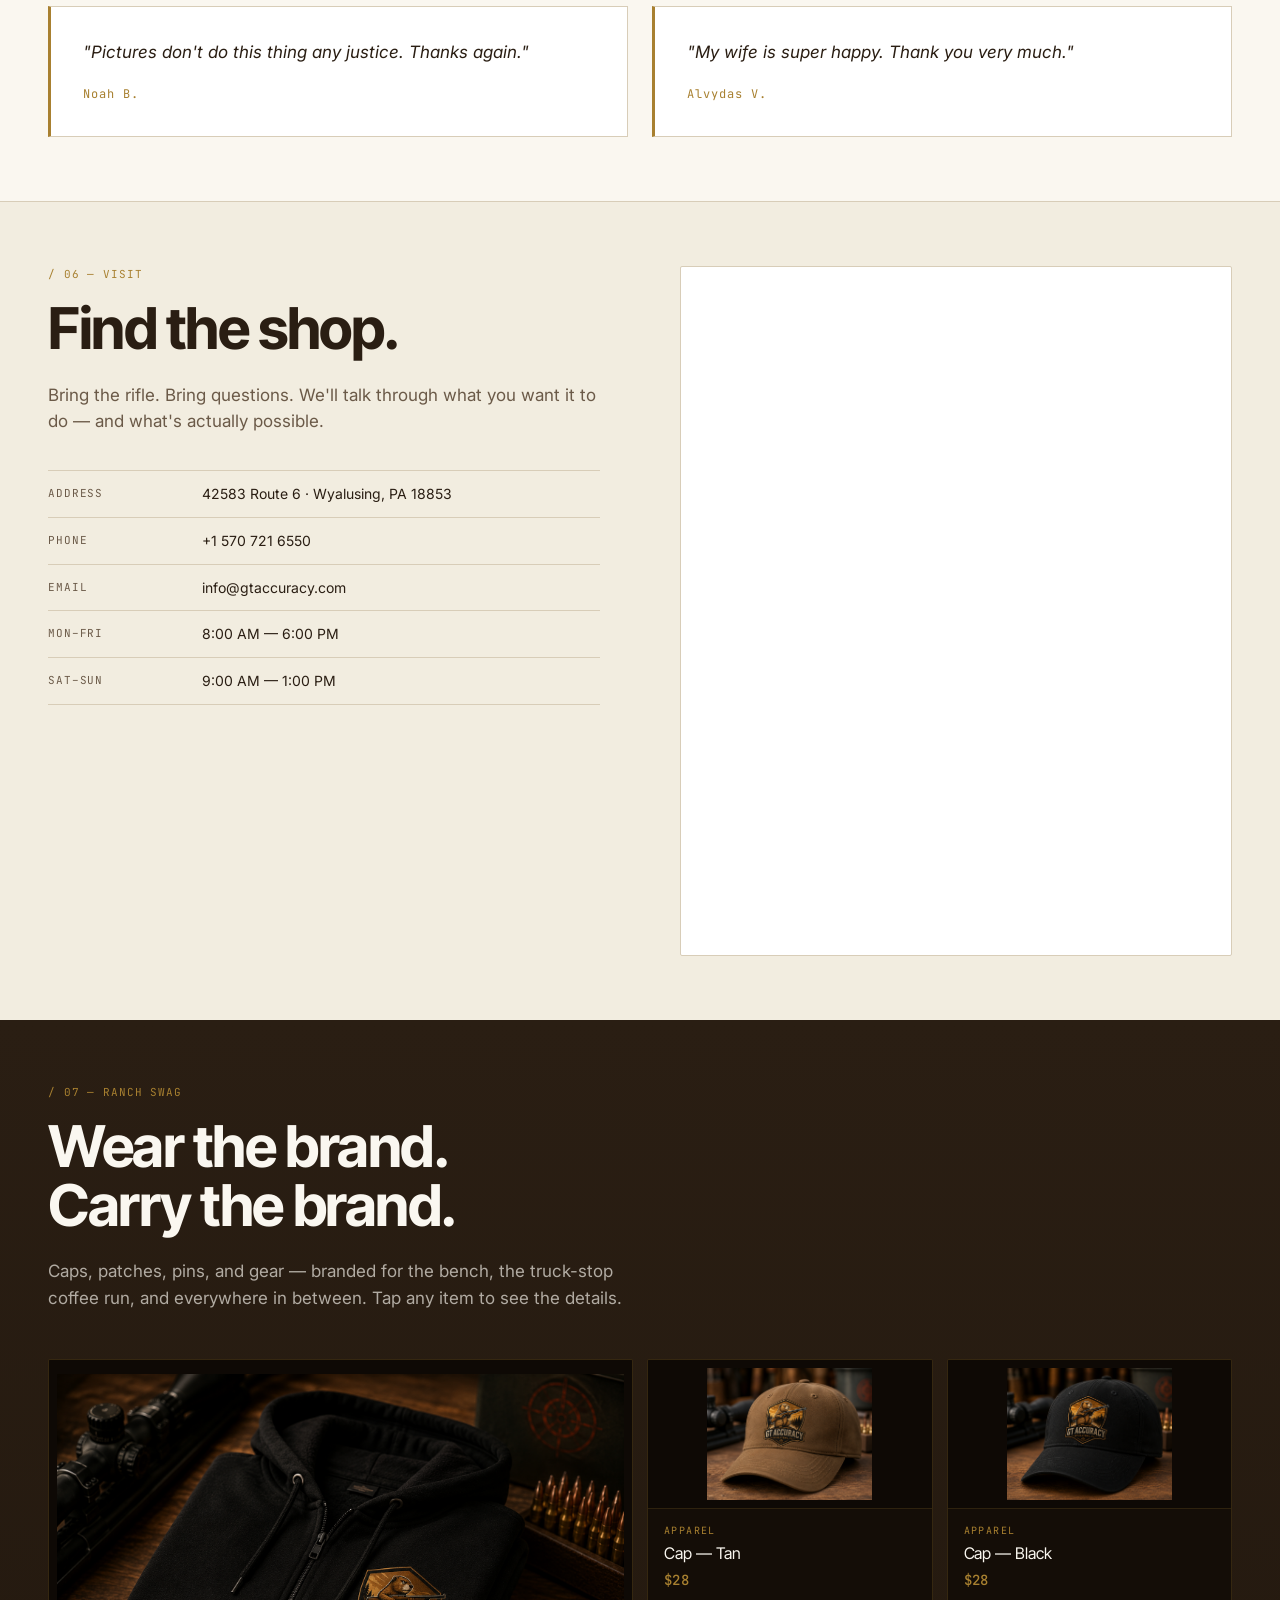
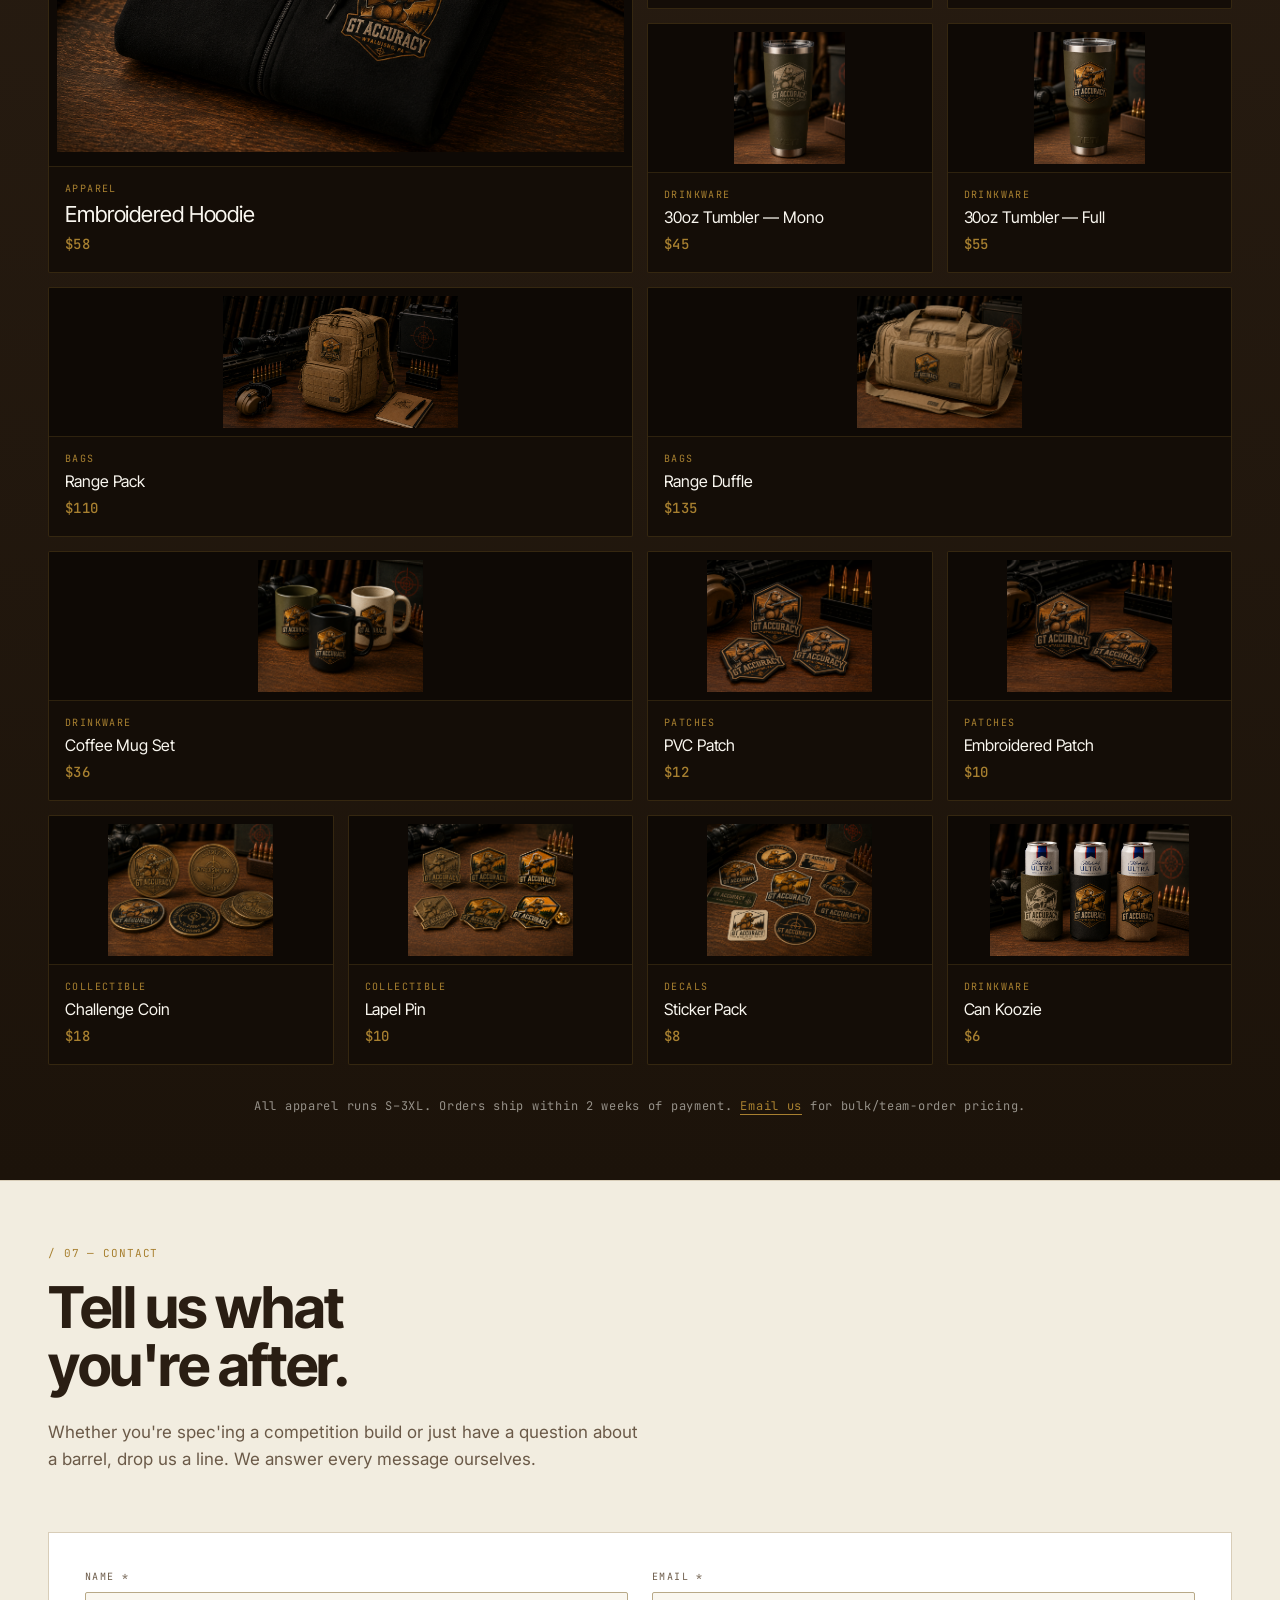
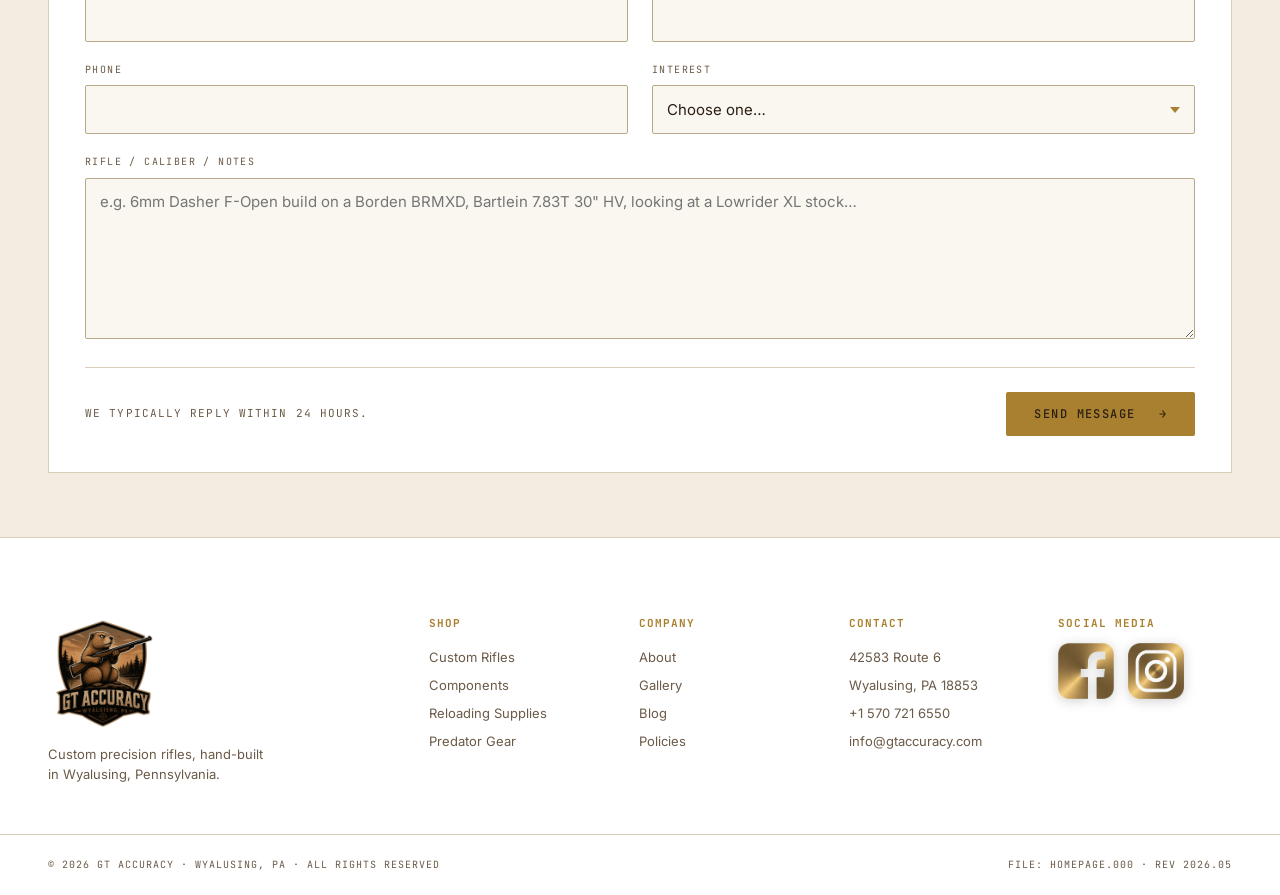
==== commit f29ce8c0: "Add Ranch SWAG merch section with click-to-zoom lightbox - Nav link "Ranch SWAG" added before Contac" ====
--- a/index.html
+++ b/index.html
@@ -27,6 +27,7 @@
       <li><a href="#catalog">Catalog</a></li>
       <li><a href="#services">Services</a></li>
       <li><a href="#visit">Visit</a></li>
+      <li><a href="#swag">Ranch SWAG</a></li>
       <li><a href="#contact">Contact</a></li>
     </ul>
     <a href="tel:5707216550" class="nav-phone">+1 570 721 6550</a>
@@ -444,6 +445,139 @@
     </div>
   </div>
 </section>
+
+<!-- ── RANCH SWAG ──────────────────────────────── -->
+<section id="swag" class="swag reveal">
+  <div class="container">
+    <div class="swag-head">
+      <div class="kicker">/ 07 — RANCH SWAG</div>
+      <h2>Wear the brand.<br/>Carry the brand.</h2>
+      <p class="lede">Caps, patches, pins, and gear — branded for the bench, the truck-stop coffee run, and everywhere in between. Tap any item to see the details.</p>
+    </div>
+
+    <div class="swag-grid">
+
+      <article class="swag-card swag-card--hero" data-name="Embroidered Hoodie" data-price="$58" data-tag="Apparel"
+        data-desc="Heavyweight cotton/poly blend. Chest emblem in stitched thread, oversized back print. Built to live in — from the bench at dawn to the steakhouse after the match."
+        data-img="assets/images/swag/hoodie.png">
+        <div class="swag-img"><img src="assets/images/swag/hoodie.png" alt="Embroidered Hoodie" loading="lazy" /></div>
+        <div class="swag-meta"><span class="tag">APPAREL</span><h3>Embroidered Hoodie</h3><span class="price">$58</span></div>
+      </article>
+
+      <article class="swag-card" data-name="Embroidered Cap — Tan" data-price="$28" data-tag="Apparel"
+        data-desc="Low-profile structured cap. Black brim, sand crown, embroidered GTA emblem on the front panel. Adjustable strap-back."
+        data-img="assets/images/swag/cap-tan.png">
+        <div class="swag-img"><img src="assets/images/swag/cap-tan.png" alt="Embroidered Cap Tan" loading="lazy" /></div>
+        <div class="swag-meta"><span class="tag">APPAREL</span><h3>Cap — Tan</h3><span class="price">$28</span></div>
+      </article>
+
+      <article class="swag-card" data-name="Embroidered Cap — Black" data-price="$28" data-tag="Apparel"
+        data-desc="Same as the tan cap, in stealth all-black. Structured, embroidered GTA emblem on the front panel. Adjustable strap-back."
+        data-img="assets/images/swag/cap-black.png">
+        <div class="swag-img"><img src="assets/images/swag/cap-black.png" alt="Embroidered Cap Black" loading="lazy" /></div>
+        <div class="swag-meta"><span class="tag">APPAREL</span><h3>Cap — Black</h3><span class="price">$28</span></div>
+      </article>
+
+      <article class="swag-card" data-name="30oz Tumbler — Single Color" data-price="$45" data-tag="Drinkware"
+        data-desc="YETI 30oz Rambler with single-color laser-engraved emblem. Stainless double-wall, keeps bench coffee hot 6+ hours."
+        data-img="assets/images/swag/tumbler-mono.png">
+        <div class="swag-img"><img src="assets/images/swag/tumbler-mono.png" alt="YETI Tumbler Mono" loading="lazy" /></div>
+        <div class="swag-meta"><span class="tag">DRINKWARE</span><h3>30oz Tumbler — Mono</h3><span class="price">$45</span></div>
+      </article>
+
+      <article class="swag-card" data-name="30oz Tumbler — Full Color" data-price="$55" data-tag="Drinkware"
+        data-desc="YETI 30oz Rambler with full-color emblem wrap. Same bombproof insulation, dressed up."
+        data-img="assets/images/swag/tumbler-full.png">
+        <div class="swag-img"><img src="assets/images/swag/tumbler-full.png" alt="YETI Tumbler Full Color" loading="lazy" /></div>
+        <div class="swag-meta"><span class="tag">DRINKWARE</span><h3>30oz Tumbler — Full</h3><span class="price">$55</span></div>
+      </article>
+
+      <article class="swag-card swag-card--wide" data-name="Range Pack" data-price="$110" data-tag="Bags"
+        data-desc="1000D Cordura range backpack. Padded laptop sleeve, top zip main, two side pouches sized for tumblers, embroidered emblem on the lid. Hauls a rifle bag, ammo, and a thermal without complaint."
+        data-img="assets/images/swag/backpack.png">
+        <div class="swag-img"><img src="assets/images/swag/backpack.png" alt="Range Backpack" loading="lazy" /></div>
+        <div class="swag-meta"><span class="tag">BAGS</span><h3>Range Pack</h3><span class="price">$110</span></div>
+      </article>
+
+      <article class="swag-card swag-card--wide" data-name="Range Duffle" data-price="$135" data-tag="Bags"
+        data-desc="65L heavy canvas duffle, leather grab handles, removable shoulder strap, embroidered emblem on the end panel. Made for the long-haul match trip."
+        data-img="assets/images/swag/duffle.png">
+        <div class="swag-img"><img src="assets/images/swag/duffle.png" alt="Range Duffle" loading="lazy" /></div>
+        <div class="swag-meta"><span class="tag">BAGS</span><h3>Range Duffle</h3><span class="price">$135</span></div>
+      </article>
+
+      <article class="swag-card swag-card--wide" data-name="Coffee Mug Set" data-price="$36" data-tag="Drinkware"
+        data-desc="Set of three ceramic mugs — black, olive, and sand — each with the rifle emblem printed in copper. 14oz, dishwasher-safe."
+        data-img="assets/images/swag/mugs.png">
+        <div class="swag-img"><img src="assets/images/swag/mugs.png" alt="Coffee Mug Set" loading="lazy" /></div>
+        <div class="swag-meta"><span class="tag">DRINKWARE</span><h3>Coffee Mug Set</h3><span class="price">$36</span></div>
+      </article>
+
+      <article class="swag-card" data-name="PVC Patch" data-price="$12" data-tag="Patches"
+        data-desc="3D rubberized PVC velcro patch. Holds shape, sheds rain, lives on the pack lid forever. Brand emblem in raised relief."
+        data-img="assets/images/swag/patch-pvc.png">
+        <div class="swag-img"><img src="assets/images/swag/patch-pvc.png" alt="PVC Patch" loading="lazy" /></div>
+        <div class="swag-meta"><span class="tag">PATCHES</span><h3>PVC Patch</h3><span class="price">$12</span></div>
+      </article>
+
+      <article class="swag-card" data-name="Embroidered Patch" data-price="$10" data-tag="Patches"
+        data-desc="Classic velcro-backed embroidered patch. Brass on dark walnut. The original."
+        data-img="assets/images/swag/patch-embroidered.png">
+        <div class="swag-img"><img src="assets/images/swag/patch-embroidered.png" alt="Embroidered Patch" loading="lazy" /></div>
+        <div class="swag-meta"><span class="tag">PATCHES</span><h3>Embroidered Patch</h3><span class="price">$10</span></div>
+      </article>
+
+      <article class="swag-card" data-name="Challenge Coin" data-price="$18" data-tag="Collectibles"
+        data-desc="Brass-finished challenge coin. Rifle emblem on the obverse, &quot;GT Accuracy &middot; Wyalusing, PA&quot; on the reverse. 1.75&quot; diameter, gift-boxed."
+        data-img="assets/images/swag/coin.png">
+        <div class="swag-img"><img src="assets/images/swag/coin.png" alt="Challenge Coin" loading="lazy" /></div>
+        <div class="swag-meta"><span class="tag">COLLECTIBLE</span><h3>Challenge Coin</h3><span class="price">$18</span></div>
+      </article>
+
+      <article class="swag-card" data-name="Enamel Lapel Pin" data-price="$10" data-tag="Collectibles"
+        data-desc="Hard-enamel lapel pin in brass and black. For the jacket, the cap band, the truck visor. Butterfly clutch back."
+        data-img="assets/images/swag/pin.png">
+        <div class="swag-img"><img src="assets/images/swag/pin.png" alt="Lapel Pin" loading="lazy" /></div>
+        <div class="swag-meta"><span class="tag">COLLECTIBLE</span><h3>Lapel Pin</h3><span class="price">$10</span></div>
+      </article>
+
+      <article class="swag-card" data-name="Sticker Pack" data-price="$8" data-tag="Decals"
+        data-desc="4-pack vinyl die-cut stickers. UV-stable, dishwasher and weather safe. Mix of full emblem + monogram variants."
+        data-img="assets/images/swag/stickers.png">
+        <div class="swag-img"><img src="assets/images/swag/stickers.png" alt="Sticker Pack" loading="lazy" /></div>
+        <div class="swag-meta"><span class="tag">DECALS</span><h3>Sticker Pack</h3><span class="price">$8</span></div>
+      </article>
+
+      <article class="swag-card" data-name="Can Koozie" data-price="$6" data-tag="Drinkware"
+        data-desc="Neoprene 12oz can koozie. Keep the post-match beer cold and the can quiet on the bench."
+        data-img="assets/images/swag/koozie.png">
+        <div class="swag-img"><img src="assets/images/swag/koozie.png" alt="Can Koozie" loading="lazy" /></div>
+        <div class="swag-meta"><span class="tag">DRINKWARE</span><h3>Can Koozie</h3><span class="price">$6</span></div>
+      </article>
+
+    </div>
+
+    <p class="swag-foot">All apparel runs S–3XL. Orders ship within 2 weeks of payment. <a href="#contact">Email us</a> for bulk/team-order pricing.</p>
+  </div>
+</section>
+
+<!-- ── SWAG LIGHTBOX (click any swag card to zoom) ────────────────── -->
+<div class="swag-lightbox" id="swag-lightbox" aria-hidden="true">
+  <div class="lb-backdrop" data-close></div>
+  <div class="lb-frame" role="dialog" aria-modal="true">
+    <button class="lb-close" data-close aria-label="Close">&times;</button>
+    <div class="lb-image"><img id="lb-img" src="" alt="" /></div>
+    <div class="lb-info">
+      <span class="lb-tag" id="lb-tag"></span>
+      <h3 class="lb-name" id="lb-name"></h3>
+      <p class="lb-desc" id="lb-desc"></p>
+      <div class="lb-foot">
+        <span class="lb-price" id="lb-price"></span>
+        <a href="#contact" class="lb-cta" data-close>Order &mdash; ask Greg</a>
+      </div>
+    </div>
+  </div>
+</div>
 
 <!-- ── CONTACT ─────────────────────────────────── -->
 <section id="contact" class="contact reveal">
--- a/style.css
+++ b/style.css
@@ -27,7 +27,14 @@
 }
 
 * { box-sizing: border-box; margin: 0; padding: 0; }
-html { scroll-behavior: smooth; }
+html {
+  scroll-behavior: smooth;
+  /* Offset anchor jumps by the sticky-nav height so section tops aren't hidden */
+  scroll-padding-top: 150px;
+}
+@media (max-width: 880px) {
+  html { scroll-padding-top: 110px; }
+}
 body {
   background: var(--bg);
   color: var(--text);
@@ -801,6 +808,240 @@
   .visit-map { aspect-ratio: 4/3; }
 }
 
+/* ── RANCH SWAG (dark inverted section, image-forward grid) ─────── */
+.swag {
+  padding: 64px 0;
+  background: linear-gradient(180deg, #2A1E13 0%, #1c130a 100%);
+  color: var(--bg);
+}
+.swag-head { max-width: 740px; margin-bottom: 48px; }
+.swag-head .kicker { color: var(--accent); }
+.swag-head h2 { color: var(--bg); }
+.swag-head .lede { color: rgba(250, 247, 240, 0.65); }
+
+.swag-grid {
+  display: grid;
+  grid-template-columns: repeat(4, 1fr);
+  grid-auto-rows: 250px;
+  gap: 14px;
+}
+.swag-card {
+  position: relative;
+  background: #1c130a;
+  border: 1px solid rgba(168, 128, 48, 0.18);
+  border-radius: 2px;
+  overflow: hidden;
+  cursor: pointer;
+  transition: border-color 0.2s, transform 0.2s, box-shadow 0.2s;
+  display: flex;
+  flex-direction: column;
+}
+.swag-card:hover {
+  border-color: var(--accent);
+  transform: translateY(-3px);
+  box-shadow: 0 14px 30px rgba(0,0,0,0.45);
+}
+.swag-card--hero {
+  grid-column: span 2;
+  grid-row: span 2;
+}
+.swag-card--wide {
+  grid-column: span 2;
+}
+.swag-img {
+  flex: 1;
+  background: #0e0905;
+  display: flex;
+  align-items: center;
+  justify-content: center;
+  overflow: hidden;
+  padding: 8px;
+}
+.swag-img img {
+  width: 100%;
+  height: 100%;
+  object-fit: contain;
+  transition: transform 0.4s;
+}
+.swag-card:hover .swag-img img { transform: scale(1.04); }
+.swag-meta {
+  padding: 14px 16px 16px;
+  border-top: 1px solid rgba(168, 128, 48, 0.18);
+  background: rgba(0, 0, 0, 0.30);
+}
+.swag-meta .tag {
+  font-family: "JetBrains Mono", monospace;
+  font-size: 10px;
+  color: var(--accent);
+  letter-spacing: 0.14em;
+  display: block;
+  margin-bottom: 6px;
+}
+.swag-meta h3 {
+  color: var(--bg);
+  font-size: 16px;
+  font-weight: 400;
+  letter-spacing: -0.005em;
+  margin: 0 0 6px;
+}
+.swag-card--hero .swag-meta h3 { font-size: 22px; }
+.swag-meta .price {
+  font-family: "JetBrains Mono", monospace;
+  font-size: 14px;
+  color: var(--accent);
+  letter-spacing: 0.02em;
+}
+.swag-foot {
+  margin-top: 32px;
+  font-family: "JetBrains Mono", monospace;
+  font-size: 12px;
+  color: rgba(250, 247, 240, 0.55);
+  letter-spacing: 0.06em;
+  text-align: center;
+}
+.swag-foot a { color: var(--accent); border-bottom: 1px solid var(--accent); }
+
+@media (max-width: 1000px) {
+  .swag-grid { grid-template-columns: repeat(2, 1fr); grid-auto-rows: 230px; }
+  .swag-card--hero, .swag-card--wide { grid-column: span 2; grid-row: auto; }
+}
+@media (max-width: 560px) {
+  .swag-grid { grid-template-columns: 1fr; grid-auto-rows: 280px; }
+  .swag-card--hero, .swag-card--wide { grid-column: span 1; }
+}
+
+/* ── SWAG Lightbox ───────────────────────────── */
+.swag-lightbox {
+  position: fixed;
+  inset: 0;
+  z-index: 10000;
+  display: none;
+  align-items: center;
+  justify-content: center;
+}
+.swag-lightbox.open { display: flex; }
+.lb-backdrop {
+  position: absolute;
+  inset: 0;
+  background: rgba(15, 8, 3, 0.88);
+  backdrop-filter: blur(4px);
+  -webkit-backdrop-filter: blur(4px);
+  animation: lbFade 0.2s ease forwards;
+}
+.lb-frame {
+  position: relative;
+  display: grid;
+  grid-template-columns: 1.2fr 1fr;
+  gap: 0;
+  max-width: 1100px;
+  width: 92vw;
+  max-height: 86vh;
+  background: #1c130a;
+  border: 1px solid var(--accent);
+  border-radius: 2px;
+  box-shadow: 0 30px 80px rgba(0,0,0,0.6);
+  overflow: hidden;
+  animation: lbZoom 0.24s cubic-bezier(.18,.89,.32,1.18) forwards;
+}
+.lb-image {
+  background: #0e0905;
+  display: flex;
+  align-items: center;
+  justify-content: center;
+  padding: 28px;
+  min-height: 360px;
+}
+.lb-image img {
+  max-width: 100%;
+  max-height: 70vh;
+  object-fit: contain;
+}
+.lb-info {
+  padding: 36px 36px 32px;
+  display: flex;
+  flex-direction: column;
+  color: var(--bg);
+  border-left: 1px solid rgba(168,128,48,0.18);
+}
+.lb-tag {
+  font-family: "JetBrains Mono", monospace;
+  font-size: 10px;
+  color: var(--accent);
+  letter-spacing: 0.14em;
+  margin-bottom: 14px;
+}
+.lb-name {
+  font-family: "Inter Tight", "Inter", sans-serif;
+  font-weight: 300;
+  font-size: 32px;
+  letter-spacing: -0.02em;
+  line-height: 1.1;
+  margin: 0 0 18px;
+  color: var(--bg);
+}
+.lb-desc {
+  font-size: 15px;
+  line-height: 1.55;
+  color: rgba(250,247,240,0.75);
+  margin: 0 0 24px;
+}
+.lb-foot {
+  margin-top: auto;
+  padding-top: 22px;
+  border-top: 1px solid rgba(168,128,48,0.18);
+  display: flex;
+  align-items: center;
+  justify-content: space-between;
+  gap: 16px;
+}
+.lb-price {
+  font-family: "JetBrains Mono", monospace;
+  font-size: 22px;
+  color: var(--accent);
+  letter-spacing: 0.01em;
+}
+.lb-cta {
+  display: inline-flex;
+  align-items: center;
+  padding: 11px 22px;
+  background: var(--accent);
+  color: var(--text);
+  font-family: "JetBrains Mono", monospace;
+  font-size: 11px;
+  font-weight: 500;
+  letter-spacing: 0.12em;
+  text-transform: uppercase;
+  border-radius: 2px;
+  transition: background 0.2s, transform 0.15s;
+}
+.lb-cta:hover { background: #C99A45; transform: translateY(-1px); }
+.lb-close {
+  position: absolute;
+  top: 10px;
+  right: 12px;
+  z-index: 2;
+  background: transparent;
+  border: none;
+  color: rgba(250,247,240,0.7);
+  font-size: 28px;
+  width: 36px;
+  height: 36px;
+  cursor: pointer;
+  line-height: 1;
+  transition: color 0.15s;
+}
+.lb-close:hover { color: var(--bg); }
+
+@keyframes lbFade  { from { opacity: 0; } to { opacity: 1; } }
+@keyframes lbZoom  { from { opacity: 0; transform: scale(.94); } to { opacity: 1; transform: scale(1); } }
+
+@media (max-width: 800px) {
+  .lb-frame { grid-template-columns: 1fr; max-height: 92vh; }
+  .lb-image { min-height: 240px; padding: 18px; }
+  .lb-info { padding: 22px 22px 20px; border-left: none; border-top: 1px solid rgba(168,128,48,0.18); }
+  .lb-name { font-size: 24px; }
+}
+
 /* ── CONTACT FORM ────────────────────────────── */
 .contact {
   padding: 64px 0;
